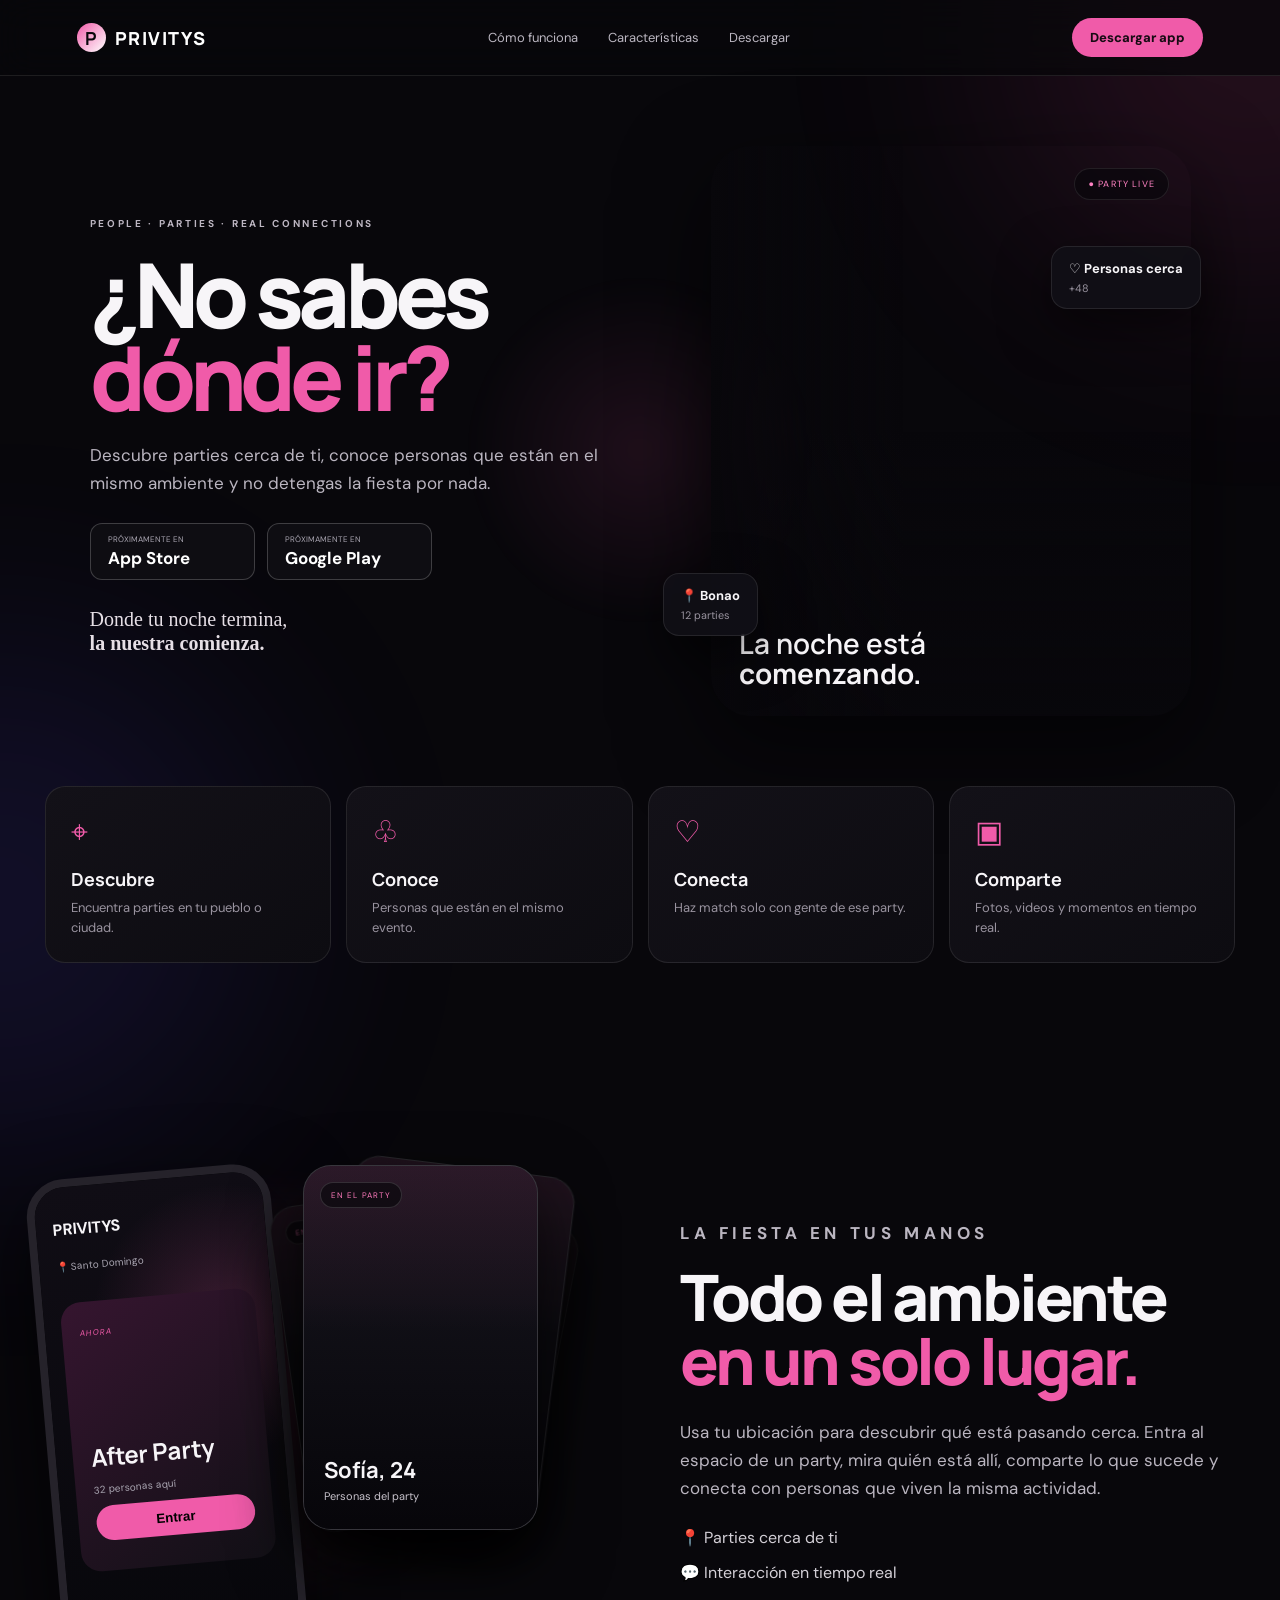
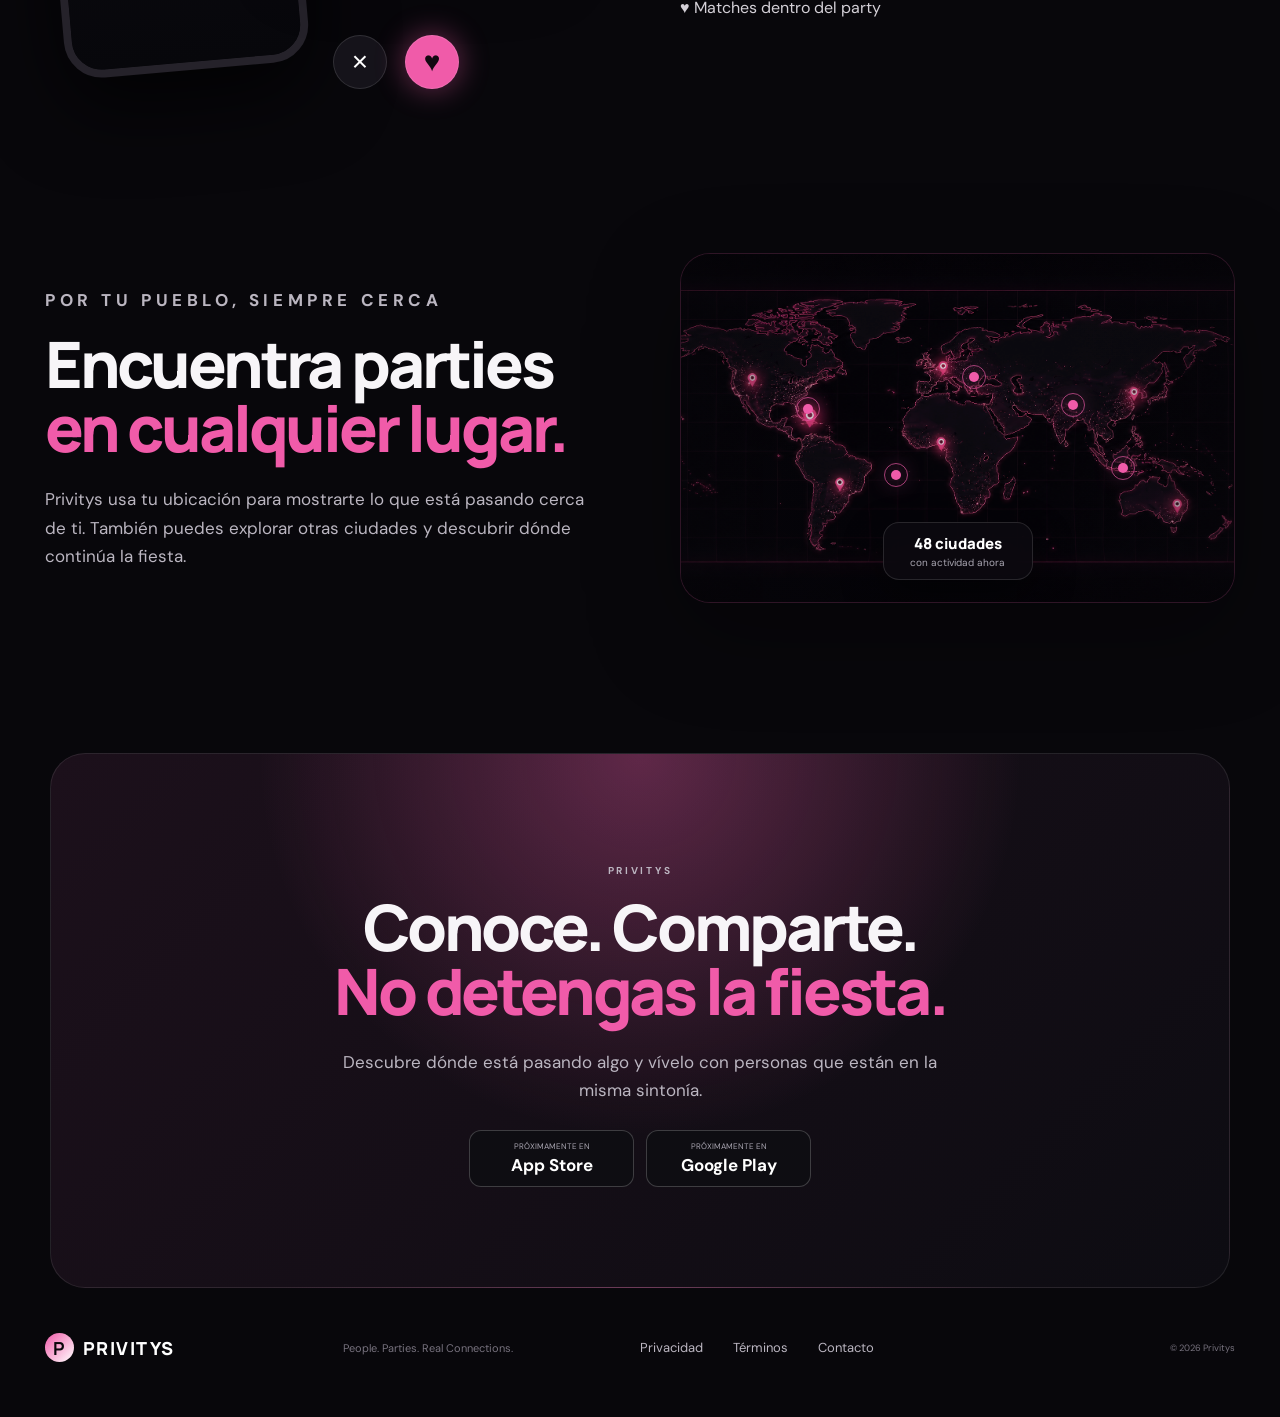
==== index.html @ 58e1a6b1 "Add files via upload" ====
<!doctype html>
<html lang="es">
<head>
<meta charset="utf-8"><meta name="viewport" content="width=device-width,initial-scale=1">
<meta name="description" content="Privitys — descubre parties, conoce personas y conecta con gente que está viviendo la misma noche.">
<meta name="theme-color" content="#08070b"><title>Privitys — Donde tu noche termina, la nuestra comienza</title>
<link rel="preconnect" href="https://fonts.googleapis.com"><link rel="preconnect" href="https://fonts.gstatic.com" crossorigin>
<link href="https://fonts.googleapis.com/css2?family=DM+Sans:wght@400;500;600;700&family=Manrope:wght@500;600;700;800&display=swap" rel="stylesheet">
<link rel="stylesheet" href="./styles.css">
</head>
<body class="page-motion">
<div class="cursor-glow" aria-hidden="true"></div><div class="glow g1"></div><div class="glow g2"></div>
<header class="site-header reveal">
  <a class="brand" href="#"><b>P</b>PRIVITYS</a>
  <nav><a href="#como">Cómo funciona</a><a href="#features">Características</a><a href="#descargar">Descargar</a></nav>
  <a class="cta small" href="#descargar">Descargar app</a>
</header>
<main>
<section class="hero reveal-section">
  <div class="copy">
    <p class="eyebrow">PEOPLE · PARTIES · REAL CONNECTIONS</p>
    <h1>¿No sabes<br><span>dónde ir?</span></h1>
    <p>Descubre parties cerca de ti, conoce personas que están en el mismo ambiente y no detengas la fiesta por nada.</p>
    <div class="stores" id="descargar"><a class="store" href="#"><small>PRÓXIMAMENTE EN</small><strong>App Store</strong></a><a class="store" href="#"><small>PRÓXIMAMENTE EN</small><strong>Google Play</strong></a></div>
    <div class="tagline">Donde tu noche termina,<br><strong>la nuestra comienza.</strong></div>
  </div>
  <div class="visual">
    <div class="photo"><span class="live">● PARTY LIVE</span><span class="caption">La noche está<br><b>comenzando.</b></span></div>
    <div class="float f1">📍 <b>Bonao</b><small>12 parties</small></div>
    <div class="float f2">♡ <b>Personas cerca</b><small>+48</small></div>
  </div>
</section>
<section class="features reveal-section" id="features">
 <article><i>⌖</i><h3>Descubre</h3><p>Encuentra parties en tu pueblo o ciudad.</p></article>
 <article><i>♧</i><h3>Conoce</h3><p>Personas que están en el mismo evento.</p></article>
 <article><i>♡</i><h3>Conecta</h3><p>Haz match solo con gente de ese party.</p></article>
 <article><i>▣</i><h3>Comparte</h3><p>Fotos, videos y momentos en tiempo real.</p></article>
</section>
<section class="split reveal-section" id="como">
 <div class="swipe-showcase" aria-label="Personas del party cambiando automáticamente">
  <div class="showcase-glow"></div>
  <div class="party-phone"><div class="phone-screen"><b>PRIVITYS</b><small>📍 Santo Domingo</small><div class="party-card"><em>AHORA</em><h4>After Party</h4><p>32 personas aquí</p><button type="button">Entrar</button></div></div></div>
  <div class="swipe-stage" id="partySwipeStage">
   <div class="swipe-deck" id="swipeDeck"></div>
   <div class="reaction reaction-heart" id="reactionHeart">♥</div>
   <div class="reaction reaction-x" id="reactionX">×</div>
   <div class="showcase-actions"><button class="showcase-nope" id="showcaseNope" type="button" aria-label="Pasar">×</button><button class="showcase-like" id="showcaseLike" type="button" aria-label="Me gusta">♥</button></div>
  </div>
 </div>
 <div><p class="eyebrow">LA FIESTA EN TUS MANOS</p><h2>Todo el ambiente<br><span>en un solo lugar.</span></h2><p>Usa tu ubicación para descubrir qué está pasando cerca. Entra al espacio de un party, mira quién está allí, comparte lo que sucede y conecta con personas que viven la misma actividad.</p><ul><li>📍 Parties cerca de ti</li><li>💬 Interacción en tiempo real</li><li>♥ Matches dentro del party</li></ul></div>
</section>
<section class="location reveal-section"><div><p class="eyebrow">POR TU PUEBLO, SIEMPRE CERCA</p><h2>Encuentra parties<br><span>en cualquier lugar.</span></h2><p>Privitys usa tu ubicación para mostrarte lo que está pasando cerca de ti. También puedes explorar otras ciudades y descubrir dónde continúa la fiesta.</p></div><div class="map map-world"><img src="./world-map.png" alt="Mapa mundial de Privitys"><span class="map-pulse mp1"></span><span class="map-pulse mp2"></span><span class="map-pulse mp3"></span><span class="map-pulse mp4"></span><span class="map-pulse mp5"></span><div class="map-stat"><strong>48 ciudades</strong><small>con actividad ahora</small></div></div></section>
<section class="final reveal-section"><p class="eyebrow">PRIVITYS</p><h2>Conoce. Comparte.<br><span>No detengas la fiesta.</span></h2><p>Descubre dónde está pasando algo y vívelo con personas que están en la misma sintonía.</p><div class="stores"><a class="store" href="#"><small>PRÓXIMAMENTE EN</small><strong>App Store</strong></a><a class="store" href="#"><small>PRÓXIMAMENTE EN</small><strong>Google Play</strong></a></div></section>
</main>
<footer class="reveal-section"><div class="brand"><b>P</b>PRIVITYS</div><span>People. Parties. Real Connections.</span><nav><a href="#">Privacidad</a><a href="#">Términos</a><a href="#">Contacto</a></nav><small>© <span id="year"></span> Privitys</small></footer>
<script src="./app.js"></script>
</body></html>
---- styles.css ----
:root{--bg:#08070b;--panel:#111017;--text:#f7f5f8;--muted:#aaa6b2;--pink:#f05ba9;--line:rgba(255,255,255,.09)}*{box-sizing:border-box}html{scroll-behavior:smooth}body{margin:0;background:var(--bg);color:var(--text);font-family:"DM Sans",sans-serif;overflow-x:hidden}.glow{position:fixed;width:500px;height:500px;border-radius:50%;filter:blur(130px);opacity:.13;pointer-events:none}.g1{background:#ed4d9f;right:-220px;top:-220px}.g2{background:#594bff;left:-250px;bottom:-250px}header{height:76px;display:flex;align-items:center;justify-content:space-between;padding:0 clamp(20px,6vw,90px);border-bottom:1px solid var(--line);background:rgba(8,7,11,.72);backdrop-filter:blur(18px);position:relative;z-index:3}.brand{display:flex;align-items:center;gap:9px;color:#fff;text-decoration:none;font:800 18px Manrope;letter-spacing:.08em}.brand b{display:grid;place-items:center;width:29px;height:29px;border-radius:50%;background:linear-gradient(135deg,var(--pink),#fff);color:#09070b}.brand+.brand{}header nav,footer nav{display:flex;gap:30px}header nav a,footer nav a{color:#bbb6c1;text-decoration:none;font-size:13px}.cta{background:var(--pink);color:#160b13;text-decoration:none;border-radius:999px;font-weight:800}.cta.small{padding:11px 18px;font-size:13px}.hero{max-width:1400px;margin:auto;min-height:710px;padding:70px clamp(20px,7vw,105px);display:grid;grid-template-columns:1fr 1fr;gap:45px;align-items:center}.eyebrow{font-size:10px;letter-spacing:.27em;color:#bdb6c2;font-weight:700}.copy h1{font:800 clamp(56px,7vw,100px)/.93 Manrope;letter-spacing:-.065em;margin:22px 0}.copy h1 span,h2 span{color:var(--pink)}.copy>p:not(.eyebrow),.location p,.split>div:last-child>p,.final>p:not(.eyebrow){color:#bbb6c1;line-height:1.65;font-size:17px;max-width:540px}.stores{display:flex;gap:12px;flex-wrap:wrap;margin-top:26px}.store{min-width:165px;padding:10px 17px;border:1px solid rgba(255,255,255,.2);border-radius:12px;background:#0e0d12;color:#fff;text-decoration:none;display:flex;flex-direction:column}.store small{font-size:8px;color:#aaa6b2}.store strong{font-size:17px;margin-top:3px}.tagline{font:20px/1.2 cursive;color:#e6dfe6;margin-top:27px}.visual{height:570px;position:relative}.photo{position:absolute;inset:0 0 0 9%;border-radius:40px;background:linear-gradient(90deg,#08070b 0%,transparent 40%),linear-gradient(0deg,rgba(8,7,11,.72),transparent 50%),url("https://images.unsplash.com/photo-1516450360452-9312f5e86fc7?auto=format&fit=crop&w=1200&q=85") center/cover;box-shadow:0 30px 90px rgba(0,0,0,.6);overflow:hidden}.live{position:absolute;right:22px;top:22px;background:rgba(8,7,11,.65);border:1px solid var(--line);padding:9px 13px;border-radius:999px;color:#ff82c3;font-size:9px;letter-spacing:.13em}.caption{position:absolute;left:28px;bottom:28px;font:600 28px/1.05 Manrope}.float{position:absolute;padding:13px 17px;background:rgba(17,16,23,.9);border:1px solid var(--line);border-radius:16px;backdrop-filter:blur(16px);box-shadow:0 18px 50px #0008;font-size:13px}.float small{display:block;color:#99939f;margin-top:4px}.f1{left:0;bottom:80px}.f2{right:-10px;top:100px}.features{max-width:1240px;margin:auto;padding:0 25px 100px;display:grid;grid-template-columns:repeat(4,1fr);gap:15px}.features article{padding:25px;border:1px solid var(--line);border-radius:20px;background:linear-gradient(145deg,#131118,#0d0c11)}.features i{font-style:normal;color:var(--pink);font-size:30px}.features h3{font:700 18px Manrope;margin:16px 0 7px}.features p{font-size:13px;color:#99939f;line-height:1.5;margin:0}.split,.location{max-width:1240px;margin:auto;padding:70px 25px 130px;display:grid;grid-template-columns:1fr 1fr;gap:80px;align-items:center}.phones{height:550px;position:relative}.phone{position:absolute;width:245px;height:500px;border:8px solid #25222a;border-radius:38px;background:#050508;box-shadow:0 30px 80px #000b;overflow:hidden}.phone.a{left:7%;top:15px;transform:rotate(-5deg)}.phone.b{right:7%;top:50px;transform:rotate(6deg)}.screen{height:100%;padding:32px 17px;background:radial-gradient(circle at 80% 30%,#f05ba933,transparent 35%),linear-gradient(#100d15,#07070b)}.screen>small{display:block;color:#aaa6b2;font-size:10px;margin-top:20px}.party{margin-top:30px;padding:18px;border-radius:20px;background:linear-gradient(145deg,#35152f,#121016);height:270px}.party em{font-size:8px;color:var(--pink);letter-spacing:.15em}.party h4{font:700 24px Manrope;margin:100px 0 5px}.party p{font-size:10px;color:#aaa6b2}.party button{width:100%;border:0;border-radius:99px;background:var(--pink);padding:10px;font-weight:800}.match{text-align:center}.match h4{margin-top:70px}.profile{height:180px;width:130px;margin:20px auto;border-radius:22px;background:linear-gradient(145deg,#3a2532,#151119);display:grid;place-items:center;color:var(--pink);font-size:55px}.actions{display:flex;justify-content:center;gap:20px;margin-top:20px}.actions button{width:45px;height:45px;border-radius:50%;border:1px solid var(--line);background:#15131a;color:#fff;font-size:22px}.actions button:last-child{color:var(--pink)}h2{font:800 clamp(40px,5vw,64px)/1 Manrope;letter-spacing:-.05em;margin:18px 0 25px}.split ul{list-style:none;padding:0;margin-top:25px}.split li{margin:14px 0;color:#d4d0d7}.location{padding-top:20px}.map{height:350px;border:1px solid var(--line);border-radius:30px;position:relative;overflow:hidden;background:#0c0b10;background-image:linear-gradient(rgba(240,91,169,.13) 1px,transparent 1px),linear-gradient(90deg,rgba(240,91,169,.13) 1px,transparent 1px);background-size:55px 55px;transform:none}.pin{position:absolute;background:#111017e8;border:1px solid #f05ba955;padding:8px 11px;border-radius:999px;font-size:11px}.p1{left:18%;top:20%}.p2{left:44%;top:37%}.p3{left:27%;bottom:20%}.p4{right:10%;top:30%}.map>b{position:absolute;left:50%;top:55%;transform:translate(-50%,-50%);padding:13px 18px;border-radius:999px;background:var(--pink);color:#150a11;font-size:12px}.final{max-width:1180px;margin:20px auto 0;padding:100px 25px;text-align:center;border:1px solid var(--line);border-radius:35px;background:radial-gradient(circle at 50% 0,#f05ba955,transparent 48%),linear-gradient(135deg,#1c101b,#0d0c12)}.final>p:not(.eyebrow){margin:0 auto;max-width:600px}.final .stores{justify-content:center}footer{max-width:1240px;margin:auto;padding:45px 25px 55px;display:grid;grid-template-columns:1fr 1fr 1fr 1fr;align-items:center;color:#77727e;font-size:11px}footer small{text-align:right}@media(max-width:850px){header nav{display:none}.hero,.split,.location{grid-template-columns:1fr}.hero{padding-top:45px}.visual{height:460px}.features{grid-template-columns:1fr 1fr}.location{gap:35px}footer{grid-template-columns:1fr;gap:18px;text-align:center}footer small{text-align:center}footer nav{justify-content:center}}@media(max-width:520px){header{padding:0 18px}.cta.small{padding:9px 13px}.hero{padding:40px 20px}.copy h1{font-size:53px}.visual{height:410px}.photo{left:0}.float{display:none}.features{grid-template-columns:1fr;padding:0 20px 70px}.split,.location{padding-left:20px;padding-right:20px}.phones{height:480px}.phone{width:205px;height:425px}.phone.a{left:0}.phone.b{right:0}.profile{width:110px;height:145px}.party{height:235px}.party h4{margin-top:70px}.final{border-radius:0}.stores{justify-content:center}.store{min-width:145px}}

/* Continuous people swipe showcase */
.swipe-showcase{height:570px;position:relative;isolation:isolate}.showcase-glow{position:absolute;width:450px;height:450px;left:0;top:5%;border-radius:50%;background:radial-gradient(circle,rgba(240,91,169,.22),transparent 68%);filter:blur(18px);pointer-events:none}.swipe-showcase .party-phone{position:absolute;width:245px;height:500px;border:8px solid #25222a;border-radius:38px;background:#050508;box-shadow:0 30px 80px #000b;overflow:hidden;left:0;top:38px;transform:rotate(-5deg);z-index:1}.swipe-showcase .phone-screen{height:100%;padding:32px 17px;background:radial-gradient(circle at 80% 30%,#f05ba933,transparent 35%),linear-gradient(#100d15,#07070b)}.swipe-showcase .phone-screen>small{display:block;color:#aaa6b2;font-size:10px;margin-top:20px}.swipe-showcase .party-card{margin-top:30px;padding:18px;border-radius:20px;background:linear-gradient(145deg,#35152f,#121016);height:270px}.swipe-showcase .party-card em{font-size:8px;color:var(--pink);letter-spacing:.15em}.swipe-showcase .party-card h4{font:700 24px Manrope;margin:100px 0 5px}.swipe-showcase .party-card p{font-size:10px;color:#aaa6b2}.swipe-showcase .party-card button{width:100%;border:0;border-radius:99px;background:var(--pink);padding:10px;font-weight:800}.swipe-stage{position:absolute;right:0;top:20px;width:315px;height:540px;z-index:3;perspective:1000px;touch-action:pan-y}.swipe-deck{position:absolute;inset:0}.deck-card{position:absolute;left:18px;top:12px;width:235px;height:365px;border-radius:28px;overflow:hidden;border:1px solid rgba(255,255,255,.16);background:#111017;box-shadow:0 30px 70px #000b;will-change:transform,opacity;transition:transform .58s cubic-bezier(.2,.8,.2,1),opacity .58s ease}.deck-card:nth-child(1){z-index:5;transform:translate3d(0,0,0) rotate(0)}.deck-card:nth-child(2){z-index:4;transform:translate3d(25px,-9px,0) rotate(7deg) scale(.95);filter:brightness(.72)}.deck-card:nth-child(3){z-index:3;transform:translate3d(-26px,10px,0) rotate(-8deg) scale(.90);filter:brightness(.52)}.deck-card:nth-child(4){z-index:2;transform:translate3d(34px,17px,0) rotate(11deg) scale(.85);filter:brightness(.36)}.deck-card.leave-like{transform:translate3d(340px,-20px,0) rotate(25deg) scale(.9)!important;opacity:0}.deck-card.leave-nope{transform:translate3d(-340px,20px,0) rotate(-25deg) scale(.9)!important;opacity:0}.profile-photo{position:absolute;inset:0;background-position:center;background-size:cover}.profile-shade{position:absolute;inset:0;background:linear-gradient(0deg,rgba(6,5,9,.94),rgba(6,5,9,.02) 62%),linear-gradient(180deg,rgba(240,91,169,.12),transparent 45%)}.profile-meta{position:absolute;left:20px;right:20px;bottom:26px;display:flex;flex-direction:column;gap:4px}.profile-meta strong{font:700 22px Manrope}.profile-meta span{font-size:11px;color:#c7c2cb}.card-badge{position:absolute;left:16px;top:16px;padding:7px 10px;border-radius:999px;background:rgba(10,8,13,.68);border:1px solid rgba(255,255,255,.14);font-size:8px;letter-spacing:.14em;color:#ff7abc}.reaction{position:absolute;z-index:12;top:155px;font:800 68px Manrope;opacity:0;pointer-events:none;text-shadow:0 0 35px currentColor}.reaction-heart{right:8px;color:var(--pink)}.reaction-x{left:10px;color:#fff}.reaction.show{animation:reactionPop .7s cubic-bezier(.2,.8,.2,1) forwards}.showcase-actions{position:absolute;z-index:14;left:48px;bottom:4px;display:flex;gap:18px}.showcase-actions button{width:54px;height:54px;border-radius:50%;border:1px solid rgba(255,255,255,.12);background:#15131a;color:#fff;font-size:28px;cursor:pointer}.showcase-actions .showcase-like{background:var(--pink);color:#130811;box-shadow:0 0 30px rgba(240,91,169,.45)}.showcase-actions button:active{transform:scale(.94)}
@keyframes reactionPop{0%{opacity:0;transform:scale(.35) translateY(20px)}22%{opacity:1;transform:scale(1.15) translateY(0)}70%{opacity:1;transform:scale(1) translateY(-10px)}100%{opacity:0;transform:scale(1.35) translateY(-35px)}}
@media(max-width:850px){.swipe-showcase{height:520px}.swipe-showcase .party-phone{width:220px;height:450px}.swipe-stage{right:-10px;transform:scale(.9);transform-origin:top right}}
@media(max-width:520px){.swipe-showcase{height:430px}.swipe-showcase .party-phone{width:185px;height:380px;top:28px}.swipe-showcase .party-card{height:210px}.swipe-showcase .party-card h4{margin-top:65px}.swipe-stage{right:-48px;top:5px;transform:scale(.76);transform-origin:top right}.reaction{top:130px}}

/* World map discovery section */
.map-world{height:350px;background:#09080d;border:1px solid rgba(240,91,169,.16);box-shadow:0 30px 90px rgba(0,0,0,.35);position:relative;overflow:hidden}
.map-world>img{position:absolute;inset:0;width:100%;height:100%;object-fit:cover;object-position:center;opacity:.82;filter:saturate(.95) contrast(1.04)}
.map-world:after{content:"";position:absolute;inset:0;background:radial-gradient(circle at 50% 50%,transparent 38%,rgba(8,7,11,.35) 100%);pointer-events:none}
.map-pulse{position:absolute;width:10px;height:10px;border-radius:50%;background:var(--pink);box-shadow:0 0 0 0 rgba(240,91,169,.7),0 0 22px rgba(240,91,169,.9);animation:mapPulse 2.2s infinite;z-index:2}
.map-pulse:after{content:"";position:absolute;inset:-7px;border:1px solid rgba(240,91,169,.65);border-radius:50%;animation:mapRing 2.2s infinite}
.mp1{left:22%;top:43%;animation-delay:0s}.mp2{left:38%;top:62%;animation-delay:.4s}.mp3{left:52%;top:34%;animation-delay:.8s}.mp4{left:70%;top:42%;animation-delay:1.2s}.mp5{left:79%;top:60%;animation-delay:1.6s}
.map-stat{position:absolute;z-index:4;left:50%;bottom:22px;transform:translateX(-50%);min-width:150px;padding:10px 18px;border:1px solid rgba(255,255,255,.12);border-radius:16px;background:rgba(12,10,16,.86);backdrop-filter:blur(14px);text-align:center;box-shadow:0 16px 40px rgba(0,0,0,.45)}
.map-stat strong{display:block;font:800 15px Manrope;color:#fff}.map-stat small{display:block;margin-top:2px;color:#aaa6b2;font-size:10px}
@keyframes mapPulse{0%,100%{transform:scale(.85);box-shadow:0 0 0 0 rgba(240,91,169,.65),0 0 20px rgba(240,91,169,.8)}50%{transform:scale(1.15);box-shadow:0 0 0 10px rgba(240,91,169,0),0 0 28px rgba(240,91,169,1)}}
@keyframes mapRing{0%{transform:scale(.5);opacity:.9}100%{transform:scale(1.8);opacity:0}}
@media(max-width:520px){.map-world{height:280px}.map-stat{bottom:14px}.map-pulse{width:8px;height:8px}}


/* PRIVITYS motion system */
html{scroll-behavior:smooth}
body.page-motion{--mx:50%;--my:50%}
.cursor-glow{position:fixed;z-index:0;width:360px;height:360px;border-radius:50%;pointer-events:none;background:radial-gradient(circle,rgba(240,91,169,.10),transparent 68%);transform:translate(-50%,-50%);left:var(--mx);top:var(--my);filter:blur(8px);transition:left .25s ease-out,top .25s ease-out}
.site-header,.hero,.features,.split,.location,.final,footer{position:relative;z-index:1}
.reveal-section,.site-header{opacity:0;transform:translateY(28px);transition:opacity .8s ease,transform .9s cubic-bezier(.2,.75,.2,1)}
.reveal-section.is-visible,.site-header.is-visible{opacity:1;transform:none}
.hero .copy{animation:heroCopyIn 1s .15s both cubic-bezier(.2,.75,.2,1)}
.hero .visual{animation:heroVisualIn 1.15s .05s both cubic-bezier(.2,.75,.2,1)}
.photo{animation:photoBreath 8s ease-in-out infinite alternate,photoZoom 12s ease-in-out infinite alternate}
.float{animation:floatY 4s ease-in-out infinite}
.f1{animation-delay:-1.4s}.f2{animation-delay:-2.7s}
.store{transition:transform .3s ease,background .3s ease,border-color .3s ease,box-shadow .3s ease}
.store:hover{transform:translateY(-5px);border-color:rgba(240,91,169,.55);background:#17121a;box-shadow:0 12px 35px rgba(240,91,169,.14)}
.features article{position:relative;overflow:hidden;transition:transform .45s cubic-bezier(.2,.8,.2,1),border-color .35s ease,box-shadow .35s ease}
.features article:before{content:"";position:absolute;width:160px;height:160px;border-radius:50%;left:50%;top:0;transform:translate(-50%,-70%);background:radial-gradient(circle,rgba(240,91,169,.18),transparent 70%);opacity:0;transition:opacity .4s ease}
.features article:hover{transform:translateY(-9px);border-color:rgba(240,91,169,.38);box-shadow:0 22px 60px rgba(0,0,0,.35)}
.features article:hover:before{opacity:1}
.features article i{display:inline-block;transition:transform .4s ease}
.features article:hover i{transform:translateY(-4px) scale(1.08) rotate(-5deg)}
.tagline strong{display:inline-block;animation:taglinePulse 3s ease-in-out infinite}
.swipe-showcase{animation:showcaseFloat 6s ease-in-out infinite}
.swipe-stage .deck-card{animation:cardIdle 3.5s ease-in-out infinite}
.swipe-stage .deck-card:nth-child(2){animation-delay:-1.1s}.swipe-stage .deck-card:nth-child(3){animation-delay:-2s}.swipe-stage .deck-card:nth-child(4){animation-delay:-2.8s}
.swipe-stage:hover .deck-card{animation-play-state:paused}
.map-world{animation:mapFloat 7s ease-in-out infinite}
.map-world>img{animation:mapDrift 14s ease-in-out infinite alternate;transform-origin:center}
.map-stat{animation:statFloat 3.5s ease-in-out infinite}
.final h2 span{display:inline-block;animation:accentBreath 3s ease-in-out infinite}
@keyframes heroCopyIn{from{opacity:0;transform:translateX(-35px)}to{opacity:1;transform:none}}
@keyframes heroVisualIn{from{opacity:0;transform:translateX(35px) scale(.97)}to{opacity:1;transform:none}}
@keyframes photoBreath{from{transform:scale(1.01) translate3d(0,0,0)}to{transform:scale(1.045) translate3d(-7px,-4px,0)}}
@keyframes photoZoom{from{background-position:50% 50%}to{background-position:54% 47%}}
@keyframes floatY{0%,100%{transform:translate3d(0,0,0) rotate(0)}50%{transform:translate3d(0,-12px,0) rotate(1deg)}}
@keyframes showcaseFloat{0%,100%{transform:translateY(0)}50%{transform:translateY(-7px)}}
@keyframes cardIdle{0%,100%{filter:brightness(1)}50%{filter:brightness(1.07)}}
@keyframes mapFloat{0%,100%{transform:translateY(0)}50%{transform:translateY(-6px)}}
@keyframes mapDrift{from{transform:scale(1.02) translate3d(0,0,0)}to{transform:scale(1.07) translate3d(-1.5%,1%,0)}}
@keyframes statFloat{0%,100%{transform:translate(-50%,0)}50%{transform:translate(-50%,-7px)}}
@keyframes taglinePulse{0%,100%{text-shadow:0 0 0 rgba(240,91,169,0)}50%{text-shadow:0 0 22px rgba(240,91,169,.3)}}
@keyframes accentBreath{0%,100%{text-shadow:0 0 0 rgba(240,91,169,0)}50%{text-shadow:0 0 28px rgba(240,91,169,.22)}}
@media (prefers-reduced-motion:reduce){*,*:before,*:after{animation-duration:.001ms!important;animation-iteration-count:1!important;scroll-behavior:auto!important;transition-duration:.001ms!important}.cursor-glow{display:none}}
@media(max-width:850px){.cursor-glow{display:none}.swipe-showcase{animation:none}.map-world{animation:none}}
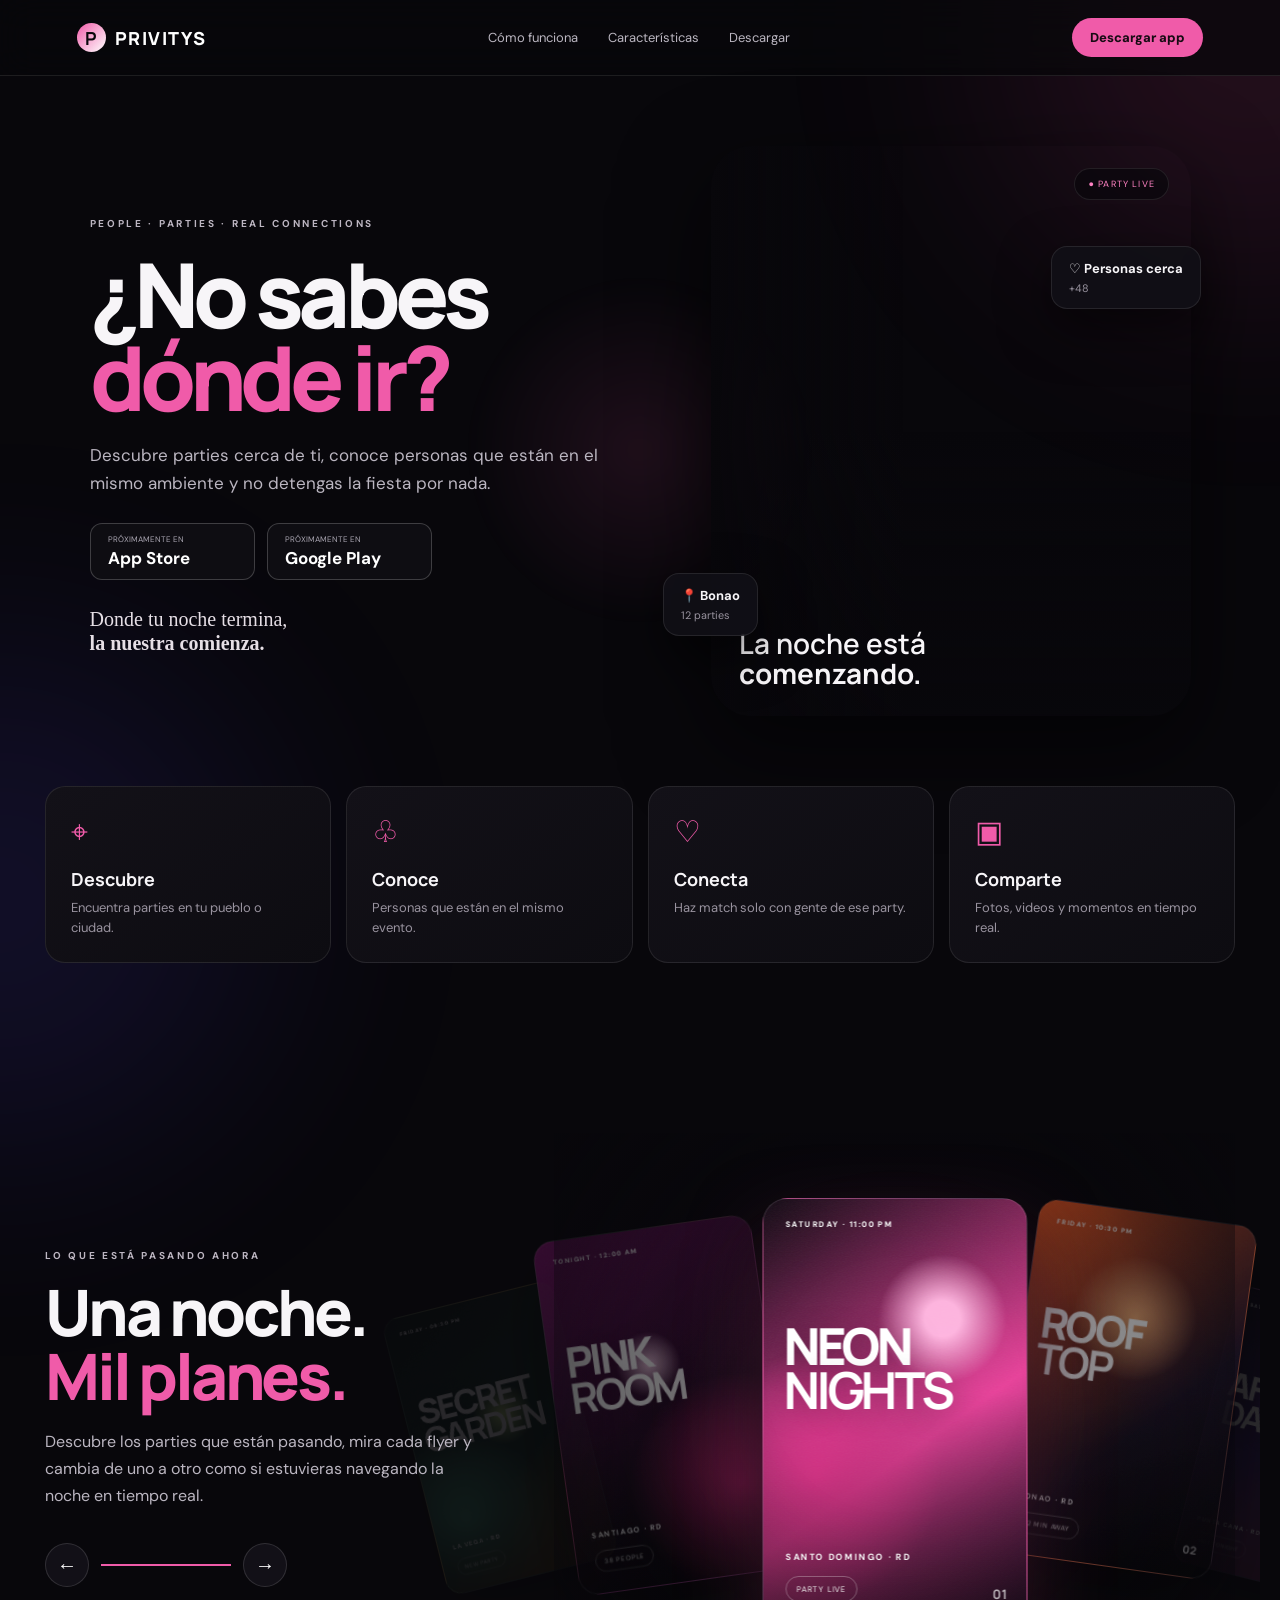
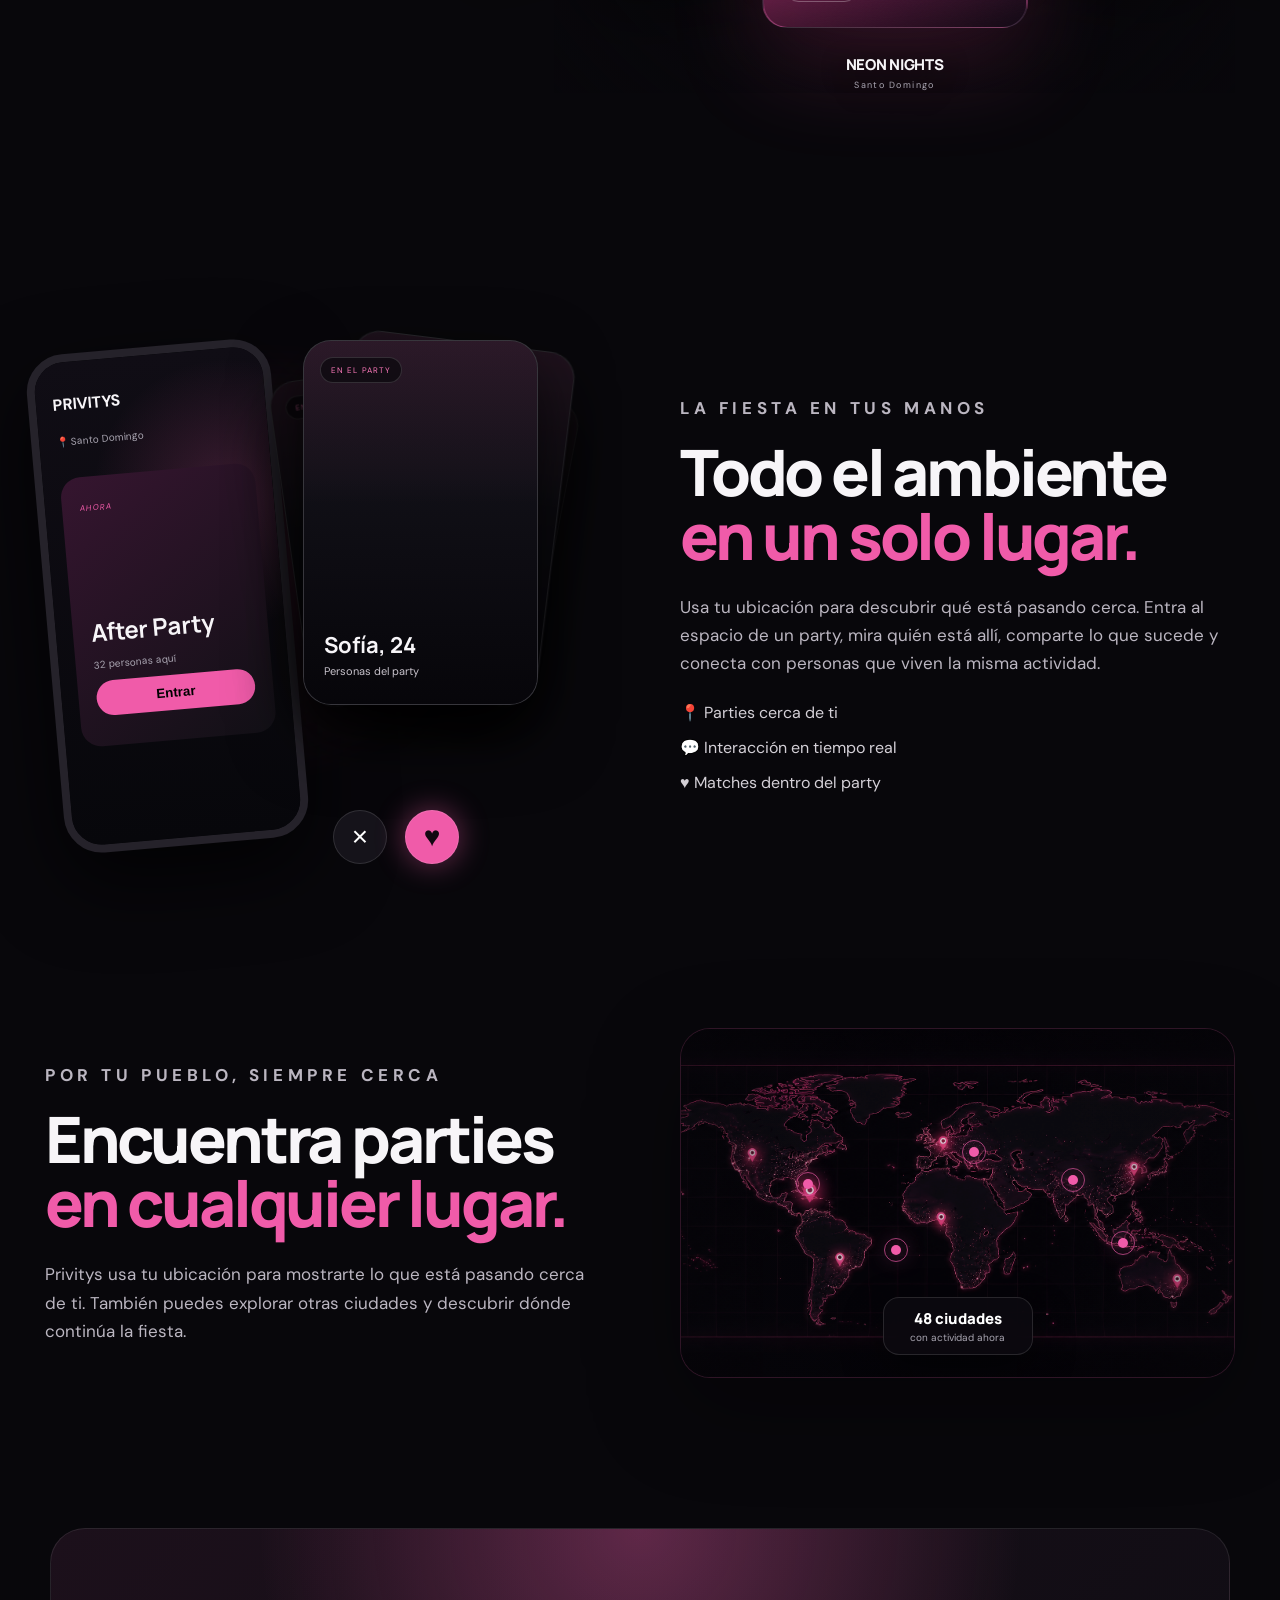
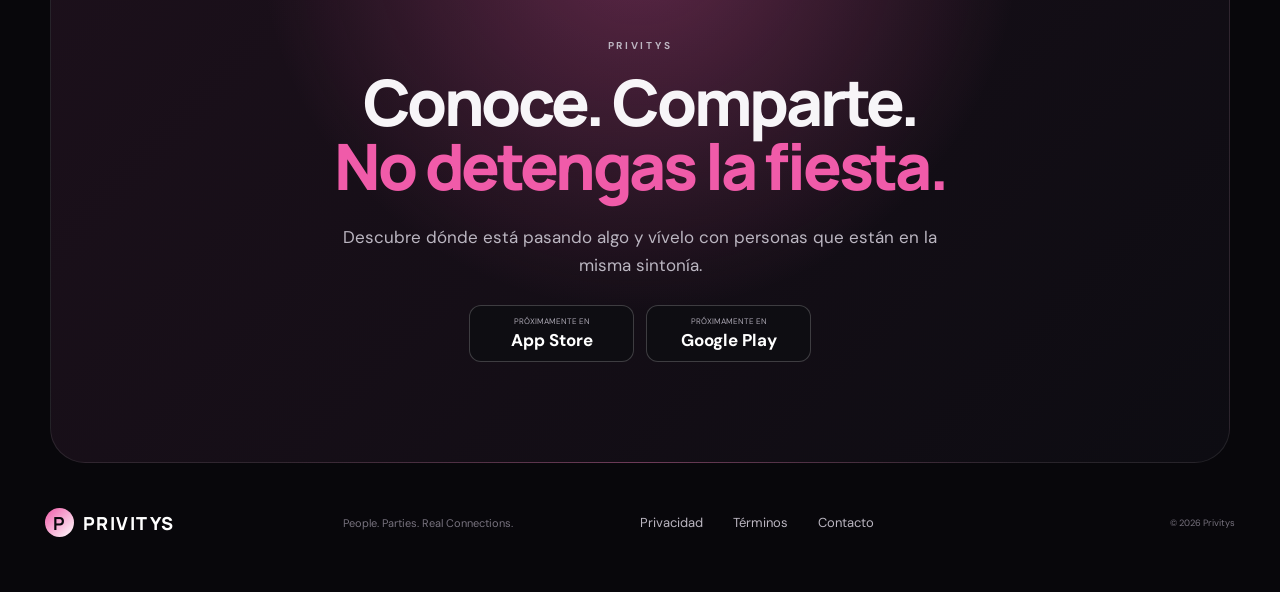
==== commit 22cf5500: "Add files via upload" ====
--- a/index.html
+++ b/index.html
@@ -36,6 +36,42 @@
  <article><i>♡</i><h3>Conecta</h3><p>Haz match solo con gente de ese party.</p></article>
  <article><i>▣</i><h3>Comparte</h3><p>Fotos, videos y momentos en tiempo real.</p></article>
 </section>
+<section class="party-flyers reveal-section" id="parties" aria-label="Flyers de parties que están pasando">
+  <div class="flyer-copy">
+    <p class="eyebrow">LO QUE ESTÁ PASANDO AHORA</p>
+    <h2>Una noche.<br><span>Mil planes.</span></h2>
+    <p>Descubre los parties que están pasando, mira cada flyer y cambia de uno a otro como si estuvieras navegando la noche en tiempo real.</p>
+    <div class="flyer-controls" aria-label="Controles de flyers">
+      <button type="button" id="flyerPrev" aria-label="Flyer anterior">←</button>
+      <div class="flyer-progress"><span id="flyerProgressBar"></span></div>
+      <button type="button" id="flyerNext" aria-label="Siguiente flyer">→</button>
+    </div>
+  </div>
+  <div class="flyer-stage" id="flyerStage" aria-live="polite">
+    <div class="flyer-track" id="flyerTrack">
+      <article class="party-flyer flyer-a" data-title="NEON NIGHTS" data-place="Santo Domingo">
+        <div class="flyer-noise"></div><span class="flyer-kicker">SATURDAY · 11:00 PM</span><div class="flyer-main">NEON<br><b>NIGHTS</b></div><span class="flyer-place">SANTO DOMINGO · RD</span><span class="flyer-pill">PARTY LIVE</span><span class="flyer-number">01</span>
+      </article>
+      <article class="party-flyer flyer-b" data-title="ROOFTOP" data-place="Bonao">
+        <div class="flyer-noise"></div><span class="flyer-kicker">FRIDAY · 10:30 PM</span><div class="flyer-main">ROOF<br><b>TOP</b></div><span class="flyer-place">BONAO · RD</span><span class="flyer-pill">12 MIN AWAY</span><span class="flyer-number">02</span>
+      </article>
+      <article class="party-flyer flyer-c" data-title="PINK ROOM" data-place="Santiago">
+        <div class="flyer-noise"></div><span class="flyer-kicker">TONIGHT · 12:00 AM</span><div class="flyer-main">PINK<br><b>ROOM</b></div><span class="flyer-place">SANTIAGO · RD</span><span class="flyer-pill">38 PEOPLE</span><span class="flyer-number">03</span>
+      </article>
+      <article class="party-flyer flyer-d" data-title="AFTER DARK" data-place="Punta Cana">
+        <div class="flyer-noise"></div><span class="flyer-kicker">SATURDAY · 11:45 PM</span><div class="flyer-main">AFTER<br><b>DARK</b></div><span class="flyer-place">PUNTA CANA · RD</span><span class="flyer-pill">HOT TONIGHT</span><span class="flyer-number">04</span>
+      </article>
+      <article class="party-flyer flyer-e" data-title="SECRET GARDEN" data-place="La Vega">
+        <div class="flyer-noise"></div><span class="flyer-kicker">FRIDAY · 09:30 PM</span><div class="flyer-main">SECRET<br><b>GARDEN</b></div><span class="flyer-place">LA VEGA · RD</span><span class="flyer-pill">NEW PARTY</span><span class="flyer-number">05</span>
+      </article>
+      <article class="party-flyer flyer-f" data-title="MIDNIGHT" data-place="Puerto Plata">
+        <div class="flyer-noise"></div><span class="flyer-kicker">SUNDAY · 10:00 PM</span><div class="flyer-main">MID<br><b>NIGHT</b></div><span class="flyer-place">PUERTO PLATA · RD</span><span class="flyer-pill">27 PEOPLE</span><span class="flyer-number">06</span>
+      </article>
+    </div>
+    <div class="flyer-vignette" aria-hidden="true"></div>
+    <div class="flyer-caption"><span id="flyerCurrentName">NEON NIGHTS</span><small id="flyerCurrentPlace">SANTO DOMINGO · RD</small></div>
+  </div>
+</section>
 <section class="split reveal-section" id="como">
  <div class="swipe-showcase" aria-label="Personas del party cambiando automáticamente">
   <div class="showcase-glow"></div>
--- a/styles.css
+++ b/styles.css
@@ -63,3 +63,16 @@
 @keyframes accentBreath{0%,100%{text-shadow:0 0 0 rgba(240,91,169,0)}50%{text-shadow:0 0 28px rgba(240,91,169,.22)}}
 @media (prefers-reduced-motion:reduce){*,*:before,*:after{animation-duration:.001ms!important;animation-iteration-count:1!important;scroll-behavior:auto!important;transition-duration:.001ms!important}.cursor-glow{display:none}}
 @media(max-width:850px){.cursor-glow{display:none}.swipe-showcase{animation:none}.map-world{animation:none}}
+
+/* PARTY FLYER STREAM — continuous flyer-to-flyer transition */
+.party-flyers{max-width:1240px;margin:auto;padding:70px 25px 145px;display:grid;grid-template-columns:.8fr 1.2fr;gap:55px;align-items:center;min-height:690px;overflow:hidden}
+.flyer-copy{position:relative;z-index:5}.flyer-copy>p:not(.eyebrow){color:#bbb6c1;line-height:1.7;font-size:16px;max-width:430px}.flyer-copy h2{margin-bottom:20px}
+.flyer-controls{display:flex;align-items:center;gap:12px;margin-top:34px}.flyer-controls button{width:44px;height:44px;border-radius:50%;border:1px solid rgba(255,255,255,.13);background:#121017;color:#fff;font-size:20px;cursor:pointer;transition:transform .25s ease,border-color .25s ease,background .25s ease}.flyer-controls button:hover{transform:translateY(-3px);border-color:rgba(240,91,169,.55);background:#19131b}.flyer-progress{width:130px;height:2px;background:rgba(255,255,255,.12);overflow:hidden}.flyer-progress span{display:block;width:0;height:100%;background:var(--pink);box-shadow:0 0 12px rgba(240,91,169,.8)}
+.flyer-stage{position:relative;height:560px;min-width:0;perspective:1200px;isolation:isolate;touch-action:pan-y;overflow:visible}.flyer-stage:before{content:"";position:absolute;left:50%;top:50%;width:470px;height:470px;transform:translate(-50%,-50%);background:radial-gradient(circle,rgba(240,91,169,.18),transparent 67%);filter:blur(25px);z-index:-2}.flyer-track{position:absolute;inset:0;transform-style:preserve-3d}
+.party-flyer{--flyer-x:0px;--flyer-y:0px;--flyer-r:0deg;--flyer-s:1;--flyer-o:1;position:absolute;left:50%;top:50%;width:265px;height:430px;transform:translate3d(calc(-50% + var(--flyer-x)),calc(-50% + var(--flyer-y)),0) rotate(var(--flyer-r)) scale(var(--flyer-s));opacity:var(--flyer-o);border-radius:25px;overflow:hidden;border:1px solid rgba(255,255,255,.16);box-shadow:0 34px 85px rgba(0,0,0,.62);color:#fff;transition:transform .8s cubic-bezier(.2,.8,.2,1),opacity .8s ease,filter .8s ease;will-change:transform,opacity;user-select:none}
+.party-flyer:after{content:"";position:absolute;inset:0;background:linear-gradient(180deg,rgba(0,0,0,.02),transparent 45%,rgba(0,0,0,.55));pointer-events:none}.flyer-noise{position:absolute;inset:0;opacity:.12;background-image:url("data:image/svg+xml,%3Csvg xmlns='http://www.w3.org/2000/svg' width='160' height='160' viewBox='0 0 160 160'%3E%3Cfilter id='n'%3E%3CfeTurbulence type='fractalNoise' baseFrequency='.8' numOctaves='4' stitchTiles='stitch'/%3E%3C/filter%3E%3Crect width='100%25' height='100%25' filter='url(%23n)' opacity='.55'/%3E%3C/svg%3E");mix-blend-mode:screen}.flyer-kicker{position:absolute;left:22px;top:20px;font-size:8px;letter-spacing:.18em;font-weight:800;z-index:2}.flyer-main{position:absolute;left:20px;right:15px;top:125px;font:800 51px/.86 Manrope;letter-spacing:-.07em;z-index:2;text-shadow:0 5px 30px rgba(0,0,0,.25)}.flyer-main b{color:#fff}.flyer-place{position:absolute;left:22px;bottom:64px;font-size:9px;letter-spacing:.18em;font-weight:700;z-index:2}.flyer-pill{position:absolute;left:22px;bottom:25px;padding:7px 10px;border:1px solid rgba(255,255,255,.3);border-radius:999px;font-size:8px;letter-spacing:.1em;backdrop-filter:blur(8px);z-index:2}.flyer-number{position:absolute;right:19px;bottom:24px;font:700 13px Manrope;opacity:.72;z-index:2}
+.flyer-a{background:radial-gradient(circle at 68% 28%,#ffb4df 0 5%,transparent 18%),radial-gradient(circle at 20% 65%,#ff3a9e 0,transparent 36%),linear-gradient(145deg,#120914,#e63f98 58%,#27102b)}.flyer-b{background:radial-gradient(circle at 50% 30%,#ffb47a 0,transparent 23%),linear-gradient(135deg,#f75b20,#1c1026 60%,#050509)}.flyer-c{background:radial-gradient(circle at 45% 38%,#ffd3ef 0,transparent 13%),radial-gradient(circle at 80% 75%,#ff258f 0,transparent 35%),linear-gradient(145deg,#6b0e5d,#0b0710 72%)}.flyer-d{background:radial-gradient(circle at 50% 35%,#8e68ff 0,transparent 24%),linear-gradient(150deg,#08051b,#3b1a7a 52%,#f05ba9)}.flyer-e{background:radial-gradient(circle at 55% 42%,#d8ff8f 0,transparent 16%),radial-gradient(circle at 20% 75%,#57d6a5 0,transparent 34%),linear-gradient(145deg,#061611,#123e2d 60%,#e0a33d)}.flyer-f{background:radial-gradient(circle at 60% 35%,#8fd7ff 0,transparent 18%),radial-gradient(circle at 18% 70%,#4866ff 0,transparent 35%),linear-gradient(145deg,#040711,#102e67 60%,#ed4d9f)}
+.flyer-caption{position:absolute;left:50%;bottom:2px;transform:translateX(-50%);text-align:center;z-index:20;pointer-events:none;text-shadow:0 5px 25px #000}.flyer-caption span{display:block;font:800 15px Manrope;letter-spacing:-.02em}.flyer-caption small{display:block;margin-top:4px;color:#aaa6b2;font-size:9px;letter-spacing:.16em}.flyer-vignette{position:absolute;inset:0;pointer-events:none;background:radial-gradient(circle at 50% 45%,transparent 27%,rgba(8,7,11,.08) 58%,rgba(8,7,11,.65) 100%);z-index:12}
+.party-flyer.flyer-active{box-shadow:0 38px 95px rgba(240,91,169,.2),0 30px 70px rgba(0,0,0,.65)}
+@media(max-width:850px){.party-flyers{grid-template-columns:1fr;gap:10px;padding-top:45px;min-height:850px}.flyer-copy{text-align:center}.flyer-copy>p:not(.eyebrow){margin-left:auto;margin-right:auto}.flyer-controls{justify-content:center}.flyer-stage{height:520px;margin-top:0}}
+@media(max-width:520px){.party-flyers{padding:45px 20px 100px;min-height:760px}.party-flyer{width:215px;height:350px;border-radius:21px}.flyer-stage{height:430px;margin-left:-15px;margin-right:-15px}.flyer-main{font-size:41px;top:105px}.flyer-kicker{left:17px;top:17px}.flyer-place{left:17px;bottom:55px}.flyer-pill{left:17px;bottom:19px}.flyer-number{right:15px;bottom:18px}.flyer-caption{bottom:0}}
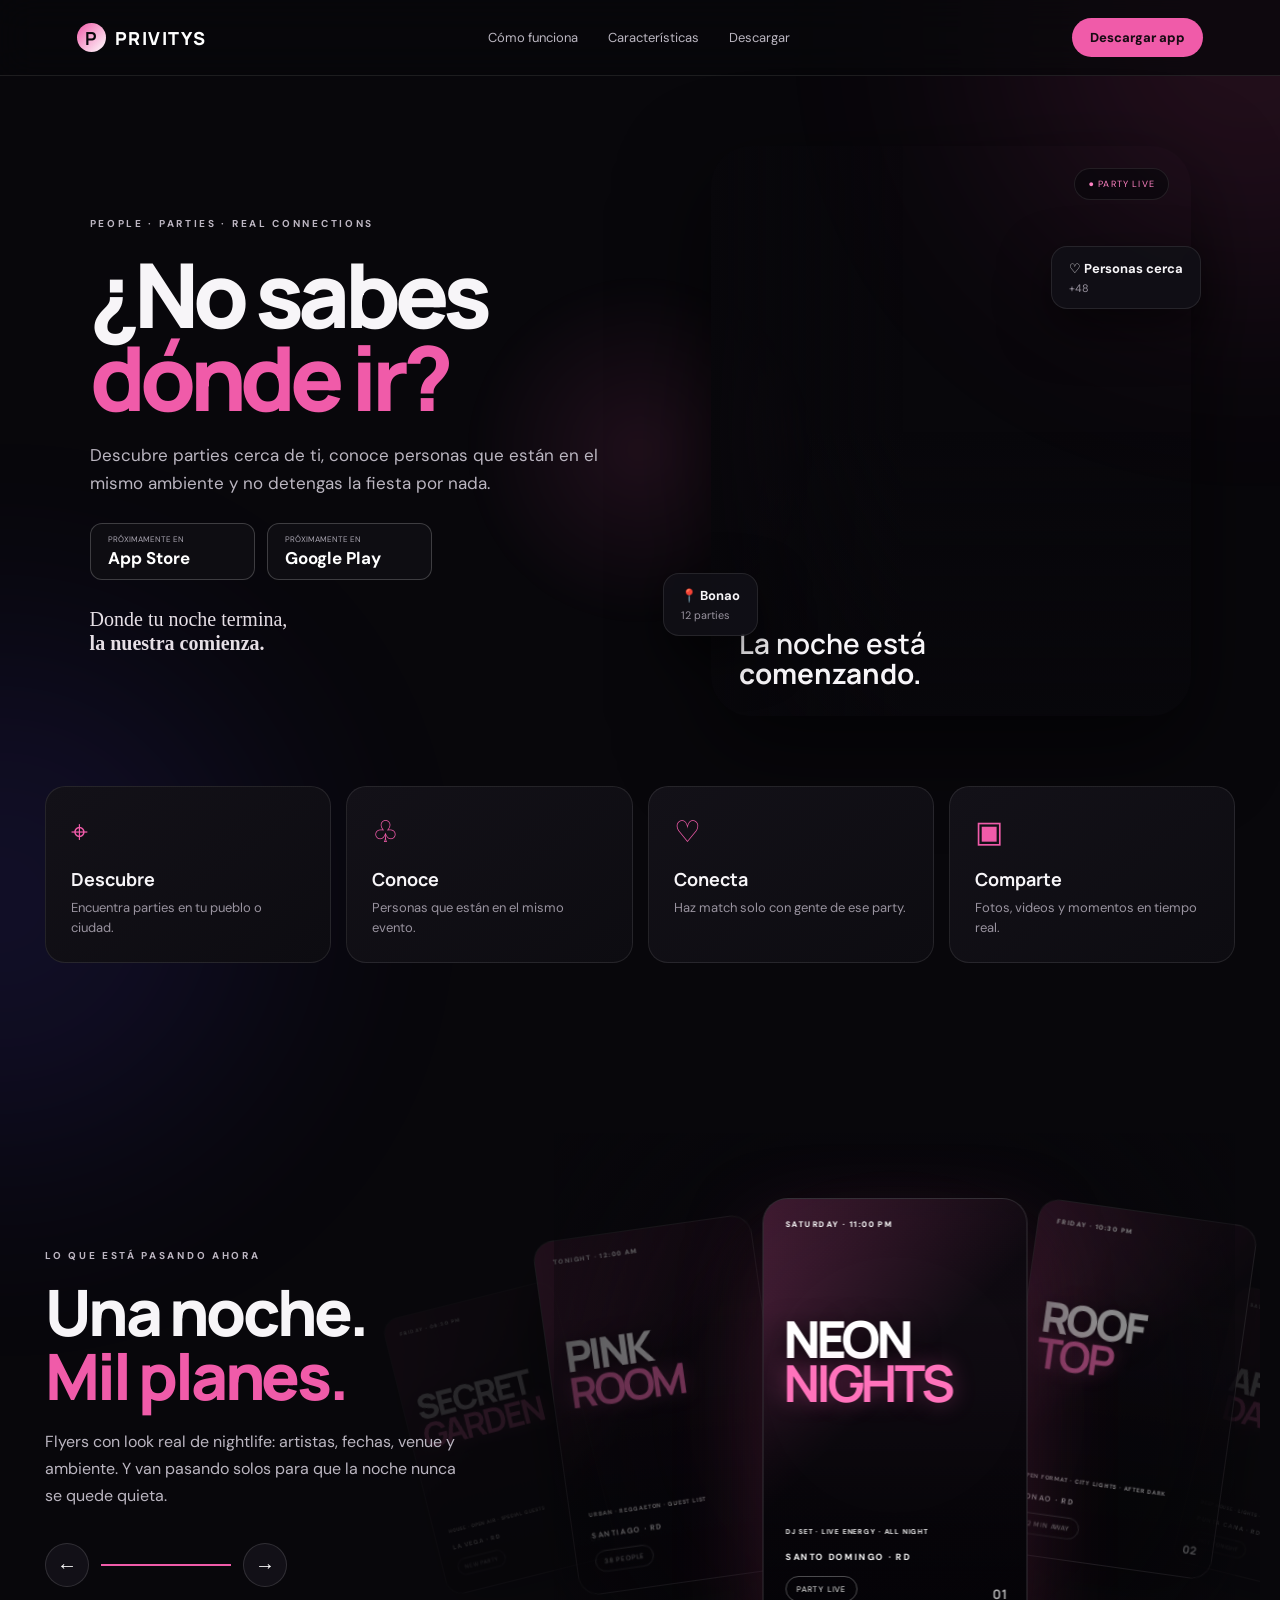
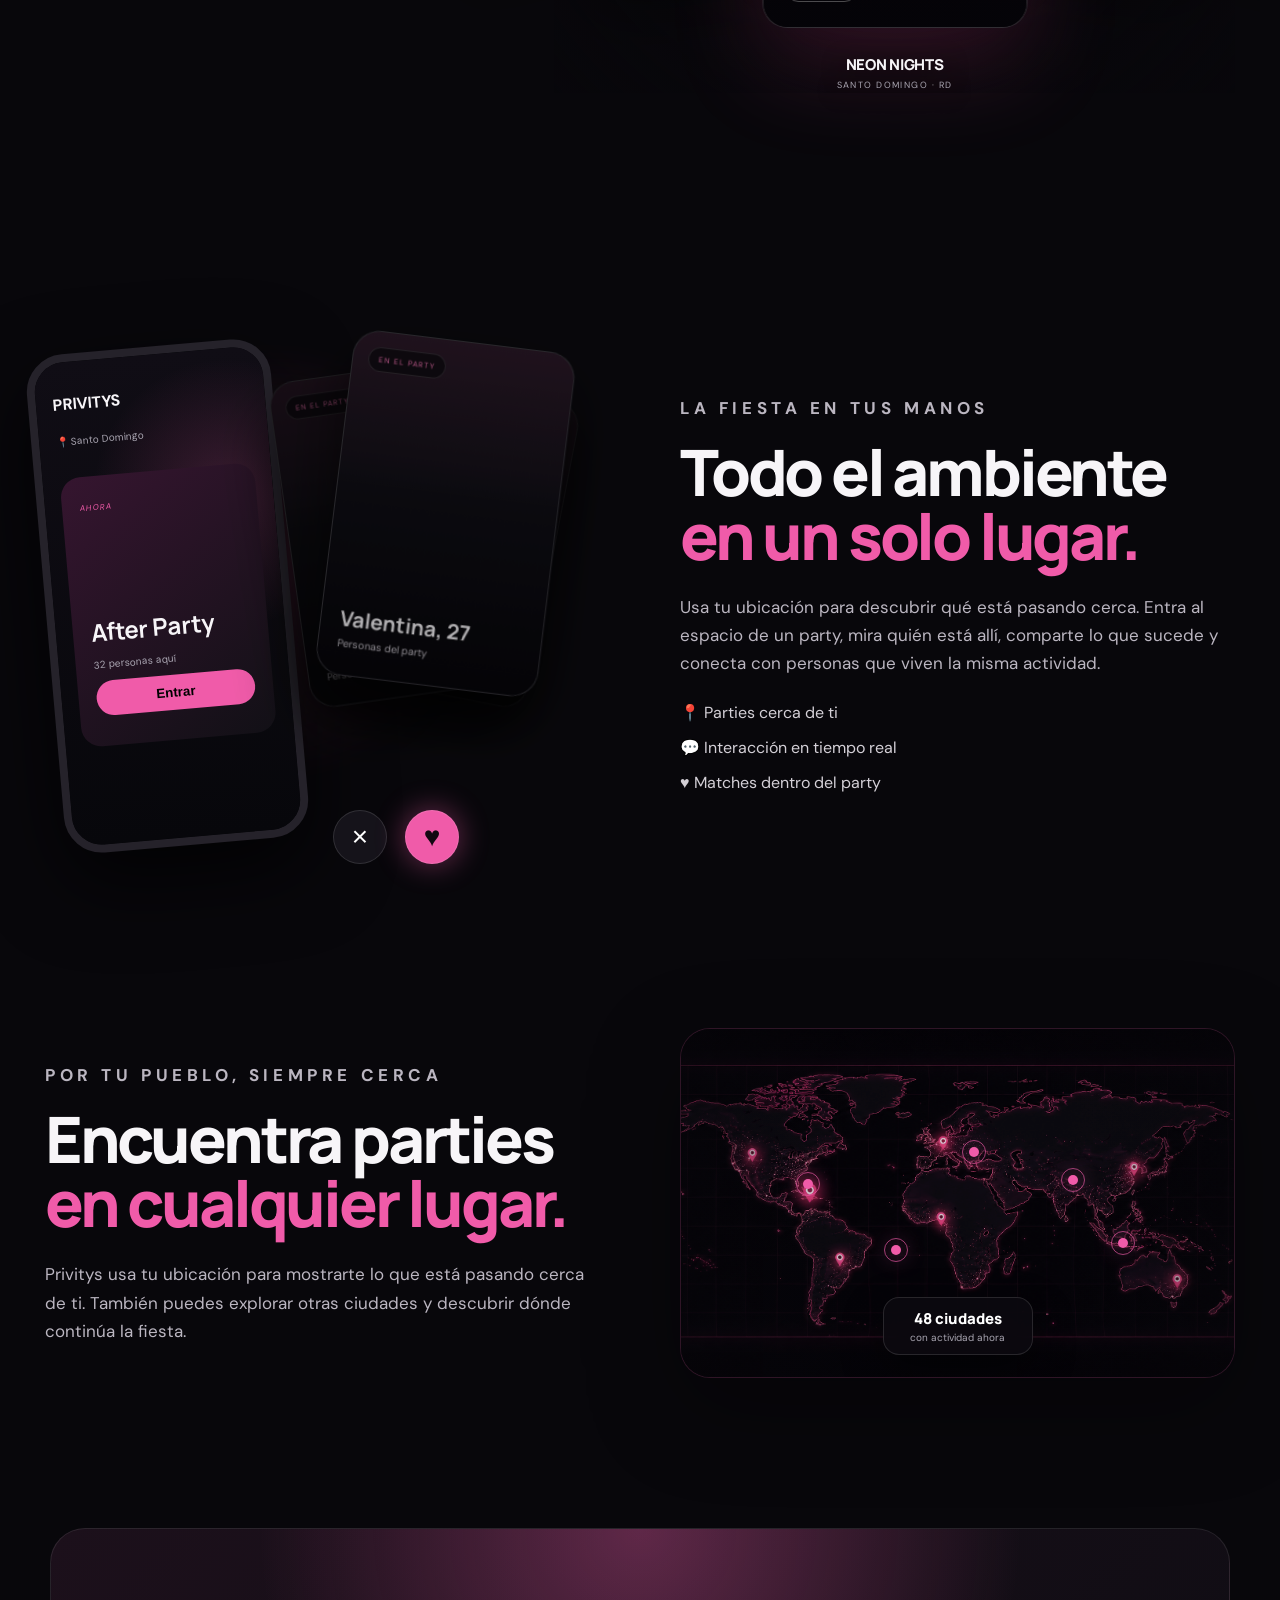
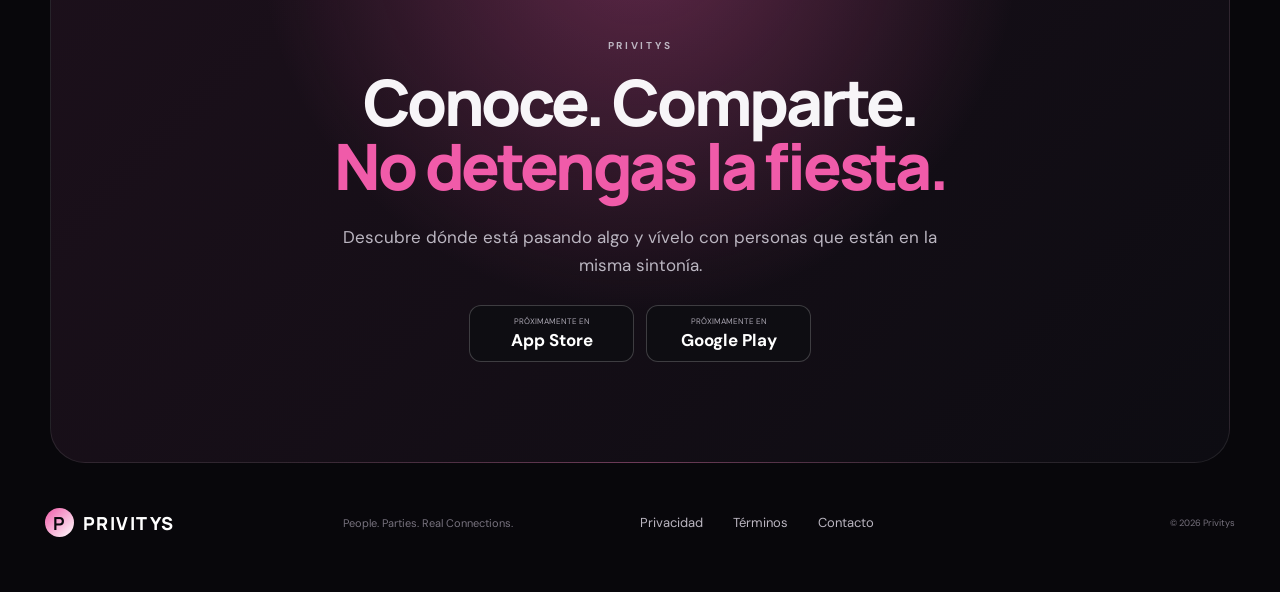
==== commit f5f107c1: "Add files via upload" ====
--- a/index.html
+++ b/index.html
@@ -40,7 +40,7 @@
   <div class="flyer-copy">
     <p class="eyebrow">LO QUE ESTÁ PASANDO AHORA</p>
     <h2>Una noche.<br><span>Mil planes.</span></h2>
-    <p>Descubre los parties que están pasando, mira cada flyer y cambia de uno a otro como si estuvieras navegando la noche en tiempo real.</p>
+    <p>Flyers con look real de nightlife: artistas, fechas, venue y ambiente. Y van pasando solos para que la noche nunca se quede quieta.</p>
     <div class="flyer-controls" aria-label="Controles de flyers">
       <button type="button" id="flyerPrev" aria-label="Flyer anterior">←</button>
       <div class="flyer-progress"><span id="flyerProgressBar"></span></div>
@@ -49,23 +49,23 @@
   </div>
   <div class="flyer-stage" id="flyerStage" aria-live="polite">
     <div class="flyer-track" id="flyerTrack">
-      <article class="party-flyer flyer-a" data-title="NEON NIGHTS" data-place="Santo Domingo">
-        <div class="flyer-noise"></div><span class="flyer-kicker">SATURDAY · 11:00 PM</span><div class="flyer-main">NEON<br><b>NIGHTS</b></div><span class="flyer-place">SANTO DOMINGO · RD</span><span class="flyer-pill">PARTY LIVE</span><span class="flyer-number">01</span>
+      <article class="party-flyer flyer-photo" data-title="NEON NIGHTS" data-place="SANTO DOMINGO · RD" style="--flyer-photo:url('https://images.unsplash.com/photo-1514525253161-7a46d19cd819?auto=format&fit=crop&w=900&q=85')">
+        <div class="flyer-overlay"></div><span class="flyer-kicker">SATURDAY · 11:00 PM</span><div class="flyer-main">NEON<br><b>NIGHTS</b></div><span class="flyer-line">DJ SET · LIVE ENERGY · ALL NIGHT</span><span class="flyer-place">SANTO DOMINGO · RD</span><span class="flyer-pill">PARTY LIVE</span><span class="flyer-number">01</span>
       </article>
-      <article class="party-flyer flyer-b" data-title="ROOFTOP" data-place="Bonao">
-        <div class="flyer-noise"></div><span class="flyer-kicker">FRIDAY · 10:30 PM</span><div class="flyer-main">ROOF<br><b>TOP</b></div><span class="flyer-place">BONAO · RD</span><span class="flyer-pill">12 MIN AWAY</span><span class="flyer-number">02</span>
+      <article class="party-flyer flyer-photo" data-title="ROOFTOP HEAT" data-place="BONAO · RD" style="--flyer-photo:url('https://images.unsplash.com/photo-1506157786151-b8491531f063?auto=format&fit=crop&w=900&q=85')">
+        <div class="flyer-overlay"></div><span class="flyer-kicker">FRIDAY · 10:30 PM</span><div class="flyer-main">ROOF<br><b>TOP</b></div><span class="flyer-line">OPEN FORMAT · CITY LIGHTS · AFTER DARK</span><span class="flyer-place">BONAO · RD</span><span class="flyer-pill">12 MIN AWAY</span><span class="flyer-number">02</span>
       </article>
-      <article class="party-flyer flyer-c" data-title="PINK ROOM" data-place="Santiago">
-        <div class="flyer-noise"></div><span class="flyer-kicker">TONIGHT · 12:00 AM</span><div class="flyer-main">PINK<br><b>ROOM</b></div><span class="flyer-place">SANTIAGO · RD</span><span class="flyer-pill">38 PEOPLE</span><span class="flyer-number">03</span>
+      <article class="party-flyer flyer-photo" data-title="PINK ROOM" data-place="SANTIAGO · RD" style="--flyer-photo:url('https://images.unsplash.com/photo-1492684223066-81342ee5ff30?auto=format&fit=crop&w=900&q=85')">
+        <div class="flyer-overlay"></div><span class="flyer-kicker">TONIGHT · 12:00 AM</span><div class="flyer-main">PINK<br><b>ROOM</b></div><span class="flyer-line">URBAN · REGGAETON · GUEST LIST</span><span class="flyer-place">SANTIAGO · RD</span><span class="flyer-pill">38 PEOPLE</span><span class="flyer-number">03</span>
       </article>
-      <article class="party-flyer flyer-d" data-title="AFTER DARK" data-place="Punta Cana">
-        <div class="flyer-noise"></div><span class="flyer-kicker">SATURDAY · 11:45 PM</span><div class="flyer-main">AFTER<br><b>DARK</b></div><span class="flyer-place">PUNTA CANA · RD</span><span class="flyer-pill">HOT TONIGHT</span><span class="flyer-number">04</span>
+      <article class="party-flyer flyer-photo" data-title="AFTER DARK" data-place="PUNTA CANA · RD" style="--flyer-photo:url('https://images.unsplash.com/photo-1470229722913-7c0e2dbbafd3?auto=format&fit=crop&w=900&q=85')">
+        <div class="flyer-overlay"></div><span class="flyer-kicker">SATURDAY · 11:45 PM</span><div class="flyer-main">AFTER<br><b>DARK</b></div><span class="flyer-line">DEEP HOUSE · LIGHTS · DANCEFLOOR</span><span class="flyer-place">PUNTA CANA · RD</span><span class="flyer-pill">HOT TONIGHT</span><span class="flyer-number">04</span>
       </article>
-      <article class="party-flyer flyer-e" data-title="SECRET GARDEN" data-place="La Vega">
-        <div class="flyer-noise"></div><span class="flyer-kicker">FRIDAY · 09:30 PM</span><div class="flyer-main">SECRET<br><b>GARDEN</b></div><span class="flyer-place">LA VEGA · RD</span><span class="flyer-pill">NEW PARTY</span><span class="flyer-number">05</span>
+      <article class="party-flyer flyer-photo" data-title="SECRET GARDEN" data-place="LA VEGA · RD" style="--flyer-photo:url('https://images.unsplash.com/photo-1501386761578-eac5c94b800a?auto=format&fit=crop&w=900&q=85')">
+        <div class="flyer-overlay"></div><span class="flyer-kicker">FRIDAY · 09:30 PM</span><div class="flyer-main">SECRET<br><b>GARDEN</b></div><span class="flyer-line">HOUSE · OPEN AIR · SPECIAL GUESTS</span><span class="flyer-place">LA VEGA · RD</span><span class="flyer-pill">NEW PARTY</span><span class="flyer-number">05</span>
       </article>
-      <article class="party-flyer flyer-f" data-title="MIDNIGHT" data-place="Puerto Plata">
-        <div class="flyer-noise"></div><span class="flyer-kicker">SUNDAY · 10:00 PM</span><div class="flyer-main">MID<br><b>NIGHT</b></div><span class="flyer-place">PUERTO PLATA · RD</span><span class="flyer-pill">27 PEOPLE</span><span class="flyer-number">06</span>
+      <article class="party-flyer flyer-photo" data-title="MIDNIGHT" data-place="PUERTO PLATA · RD" style="--flyer-photo:url('https://images.unsplash.com/photo-1493225457124-a3eb161ffa5f?auto=format&fit=crop&w=900&q=85')">
+        <div class="flyer-overlay"></div><span class="flyer-kicker">SUNDAY · 10:00 PM</span><div class="flyer-main">MID<br><b>NIGHT</b></div><span class="flyer-line">LIVE DJ · URBAN NIGHTS · NO SLEEP</span><span class="flyer-place">PUERTO PLATA · RD</span><span class="flyer-pill">27 PEOPLE</span><span class="flyer-number">06</span>
       </article>
     </div>
     <div class="flyer-vignette" aria-hidden="true"></div>
--- a/styles.css
+++ b/styles.css
@@ -76,3 +76,14 @@
 .party-flyer.flyer-active{box-shadow:0 38px 95px rgba(240,91,169,.2),0 30px 70px rgba(0,0,0,.65)}
 @media(max-width:850px){.party-flyers{grid-template-columns:1fr;gap:10px;padding-top:45px;min-height:850px}.flyer-copy{text-align:center}.flyer-copy>p:not(.eyebrow){margin-left:auto;margin-right:auto}.flyer-controls{justify-content:center}.flyer-stage{height:520px;margin-top:0}}
 @media(max-width:520px){.party-flyers{padding:45px 20px 100px;min-height:760px}.party-flyer{width:215px;height:350px;border-radius:21px}.flyer-stage{height:430px;margin-left:-15px;margin-right:-15px}.flyer-main{font-size:41px;top:105px}.flyer-kicker{left:17px;top:17px}.flyer-place{left:17px;bottom:55px}.flyer-pill{left:17px;bottom:19px}.flyer-number{right:15px;bottom:18px}.flyer-caption{bottom:0}}
+
+/* V8 — photographic party flyers */
+.party-flyer.flyer-photo{overflow:hidden;background:#100b12 center/cover no-repeat;background-image:var(--flyer-photo);border:1px solid rgba(255,255,255,.16)}
+.party-flyer.flyer-photo::before{content:"";position:absolute;inset:0;background-image:var(--flyer-photo);background-size:cover;background-position:center;transform:scale(1.06);filter:saturate(1.1) contrast(1.04);z-index:0}
+.party-flyer.flyer-photo .flyer-overlay{position:absolute;inset:0;z-index:1;background:linear-gradient(180deg,rgba(5,4,8,.28) 0%,rgba(5,4,8,.02) 26%,rgba(5,4,8,.18) 44%,rgba(5,4,8,.88) 100%),linear-gradient(135deg,rgba(240,91,169,.32),transparent 46%)}
+.party-flyer.flyer-photo .flyer-noise{display:none}
+.party-flyer.flyer-photo .flyer-kicker,.party-flyer.flyer-photo .flyer-main,.party-flyer.flyer-photo .flyer-line,.party-flyer.flyer-photo .flyer-place,.party-flyer.flyer-photo .flyer-pill,.party-flyer.flyer-photo .flyer-number{z-index:3}
+.flyer-line{position:absolute;left:22px;right:18px;bottom:91px;font-size:7px;letter-spacing:.11em;font-weight:800;opacity:.9;z-index:2}
+.party-flyer.flyer-photo .flyer-main{top:118px;text-shadow:0 5px 26px rgba(0,0,0,.7)}
+.party-flyer.flyer-photo .flyer-main b{color:#ff72bb;text-shadow:0 0 22px rgba(240,91,169,.38)}
+@media(max-width:520px){.flyer-line{left:17px;bottom:80px;font-size:6px}.party-flyer.flyer-photo .flyer-main{top:103px}}
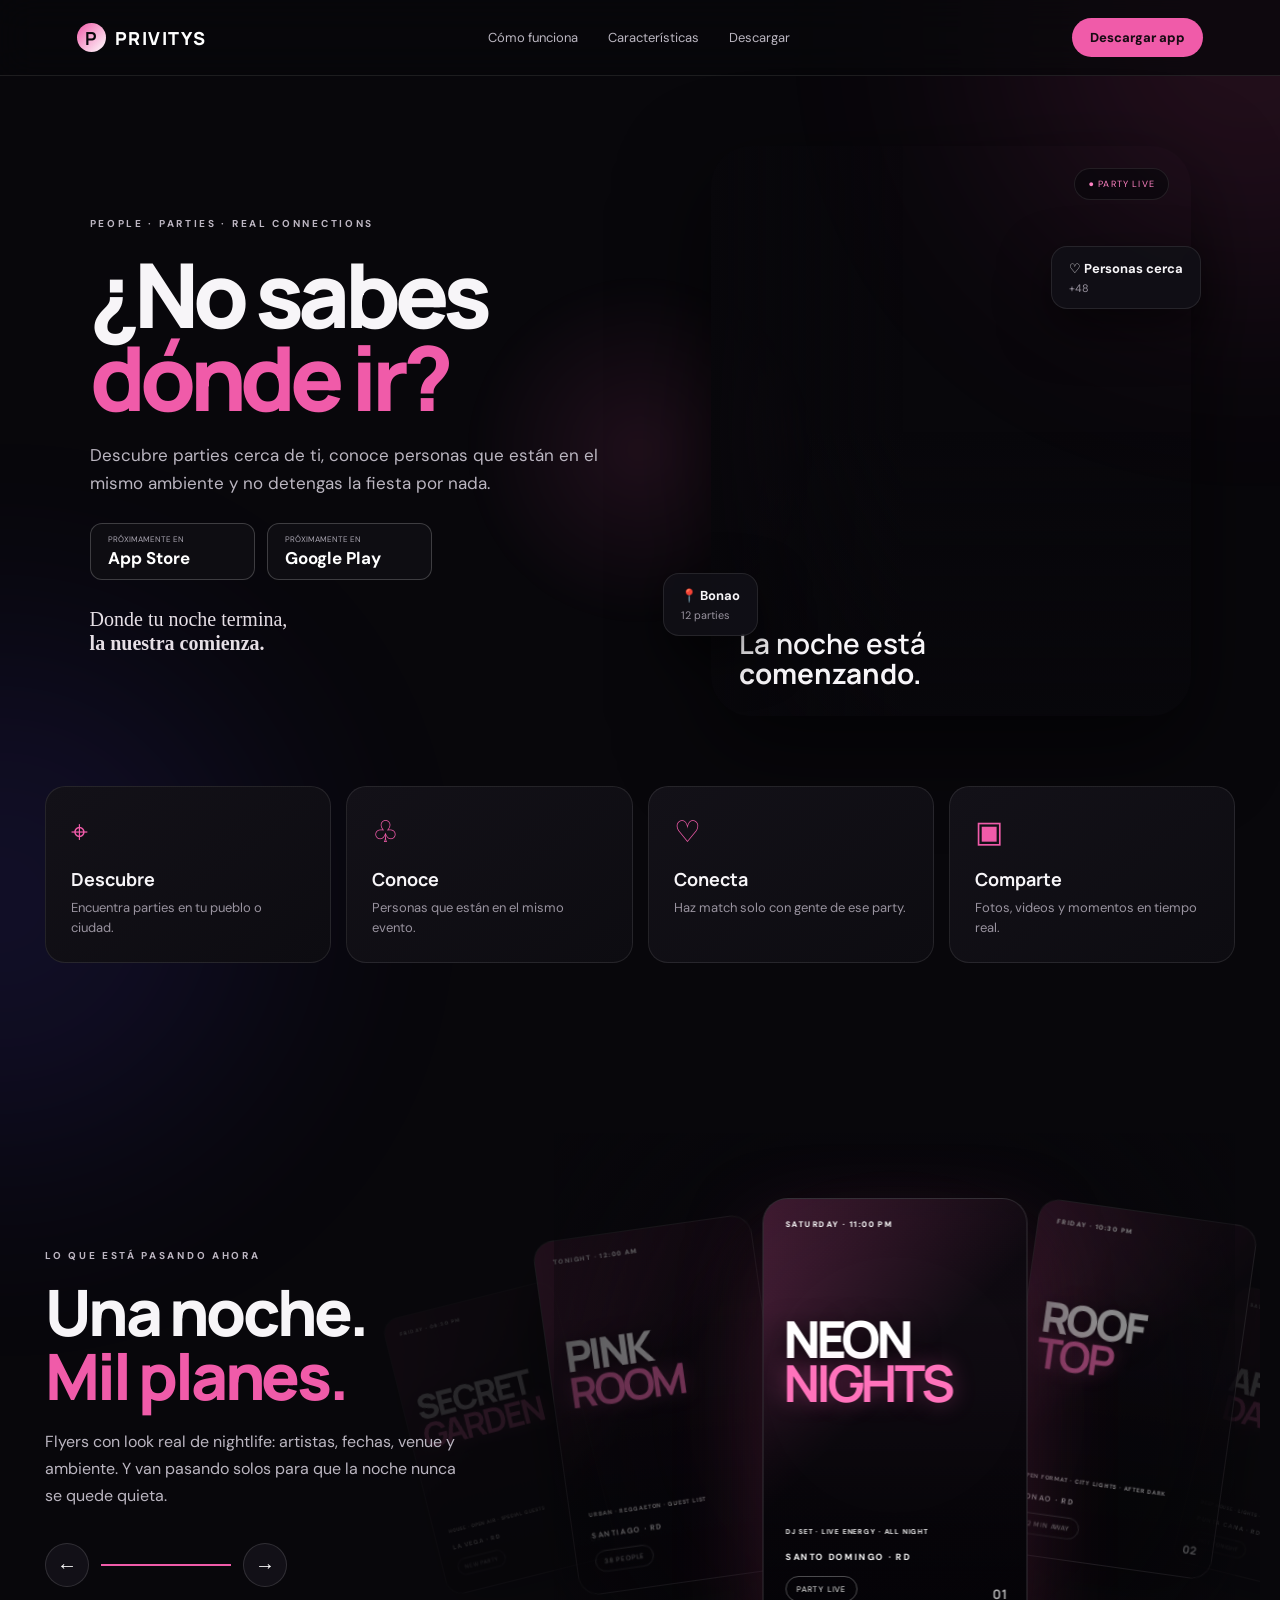
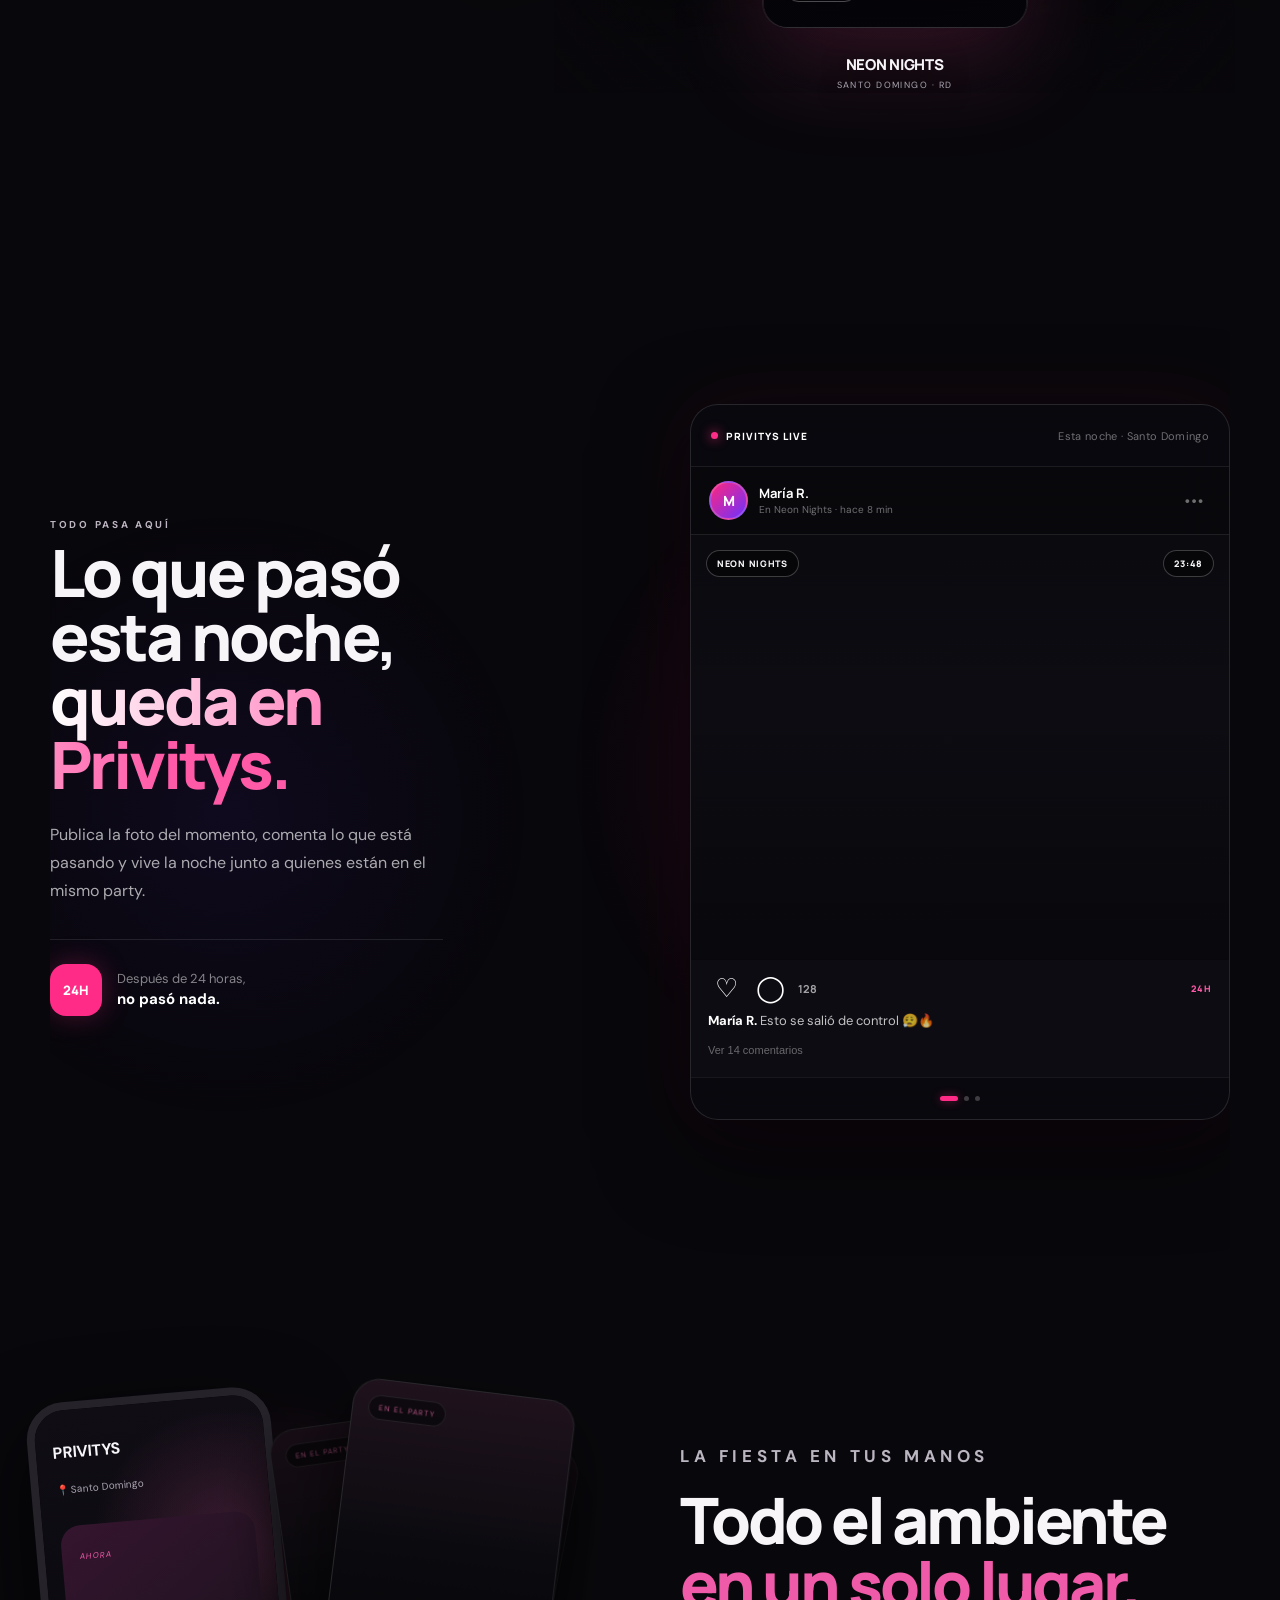
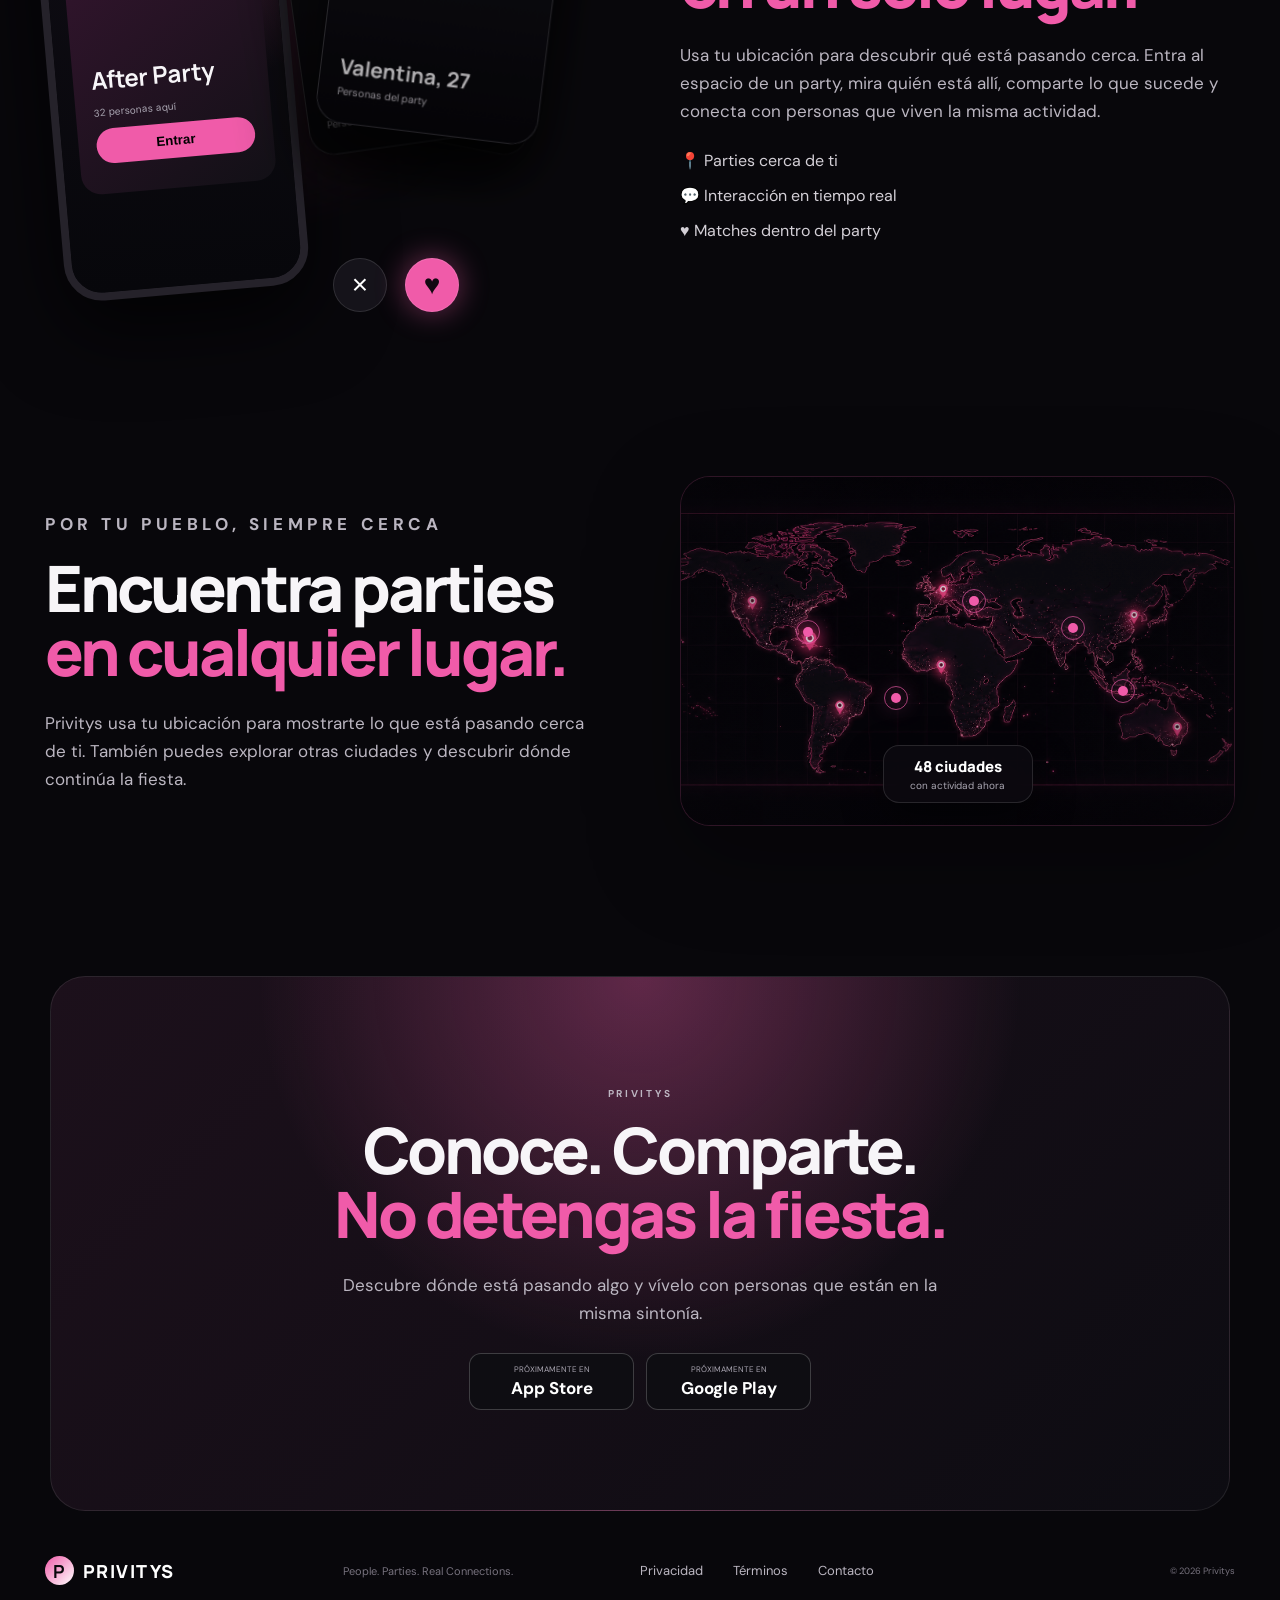
==== commit a30ba451: "Add files via upload" ====
--- a/index.html
+++ b/index.html
@@ -72,6 +72,96 @@
     <div class="flyer-caption"><span id="flyerCurrentName">NEON NIGHTS</span><small id="flyerCurrentPlace">SANTO DOMINGO · RD</small></div>
   </div>
 </section>
+
+<section class="privitys-feed reveal-section" id="feed" aria-label="Feed de Privitys durante la noche">
+  <div class="feed-intro">
+    <p class="eyebrow">TODO PASA AQUÍ</p>
+    <h2>Lo que pasó esta noche,<br><span>queda en Privitys.</span></h2>
+    <p>Publica la foto del momento, comenta lo que está pasando y vive la noche junto a quienes están en el mismo party.</p>
+    <div class="feed-rule">
+      <span>24H</span>
+      <p>Después de 24 horas,<br><strong>no pasó nada.</strong></p>
+    </div>
+  </div>
+
+  <div class="feed-wrap">
+    <div class="feed-topbar">
+      <div class="feed-live"><span></span> PRIVITYS LIVE</div>
+      <span>Esta noche · Santo Domingo</span>
+    </div>
+
+    <div class="feed-posts" id="feedPosts">
+      <article class="feed-post">
+        <header class="post-head">
+          <div class="avatar avatar-a">M</div>
+          <div class="post-user"><strong>María R.</strong><span>En Neon Nights · hace 8 min</span></div>
+          <button class="post-more" type="button" aria-label="Más opciones">•••</button>
+        </header>
+        <div class="post-photo" style="background-image:url('https://images.unsplash.com/photo-1516450360452-9312f5e86fc7?auto=format&fit=crop&w=1100&q=88')">
+          <span class="post-party">NEON NIGHTS</span>
+          <span class="post-time">23:48</span>
+        </div>
+        <div class="post-body">
+          <div class="post-actions">
+            <button type="button" class="feed-action like-action" aria-label="Me gusta">♡</button>
+            <button type="button" class="feed-action comment-action" aria-label="Comentar">◯</button>
+            <span class="post-count">128</span>
+            <span class="post-24">24H</span>
+          </div>
+          <p><strong>María R.</strong> Esto se salió de control 😮‍💨🔥</p>
+          <button type="button" class="comments-link">Ver 14 comentarios</button>
+        </div>
+      </article>
+
+      <article class="feed-post">
+        <header class="post-head">
+          <div class="avatar avatar-b">J</div>
+          <div class="post-user"><strong>Javier M.</strong><span>En Rooftop Heat · hace 14 min</span></div>
+          <button class="post-more" type="button" aria-label="Más opciones">•••</button>
+        </header>
+        <div class="post-photo" style="background-image:url('https://images.unsplash.com/photo-1506157786151-b8491531f063?auto=format&fit=crop&w=1100&q=88')">
+          <span class="post-party">ROOFTOP HEAT</span>
+          <span class="post-time">00:17</span>
+        </div>
+        <div class="post-body">
+          <div class="post-actions">
+            <button type="button" class="feed-action like-action" aria-label="Me gusta">♡</button>
+            <button type="button" class="feed-action comment-action" aria-label="Comentar">◯</button>
+            <span class="post-count">94</span>
+            <span class="post-24">24H</span>
+          </div>
+          <p><strong>Javier M.</strong> ¿Quién sigue aquí? 👀</p>
+          <button type="button" class="comments-link">Ver 9 comentarios</button>
+        </div>
+      </article>
+
+      <article class="feed-post">
+        <header class="post-head">
+          <div class="avatar avatar-c">A</div>
+          <div class="post-user"><strong>Andrea C.</strong><span>En Pink Room · hace 22 min</span></div>
+          <button class="post-more" type="button" aria-label="Más opciones">•••</button>
+        </header>
+        <div class="post-photo" style="background-image:url('https://images.unsplash.com/photo-1492684223066-81342ee5ff30?auto=format&fit=crop&w=1100&q=88')">
+          <span class="post-party">PINK ROOM</span>
+          <span class="post-time">00:31</span>
+        </div>
+        <div class="post-body">
+          <div class="post-actions">
+            <button type="button" class="feed-action like-action" aria-label="Me gusta">♡</button>
+            <button type="button" class="feed-action comment-action" aria-label="Comentar">◯</button>
+            <span class="post-count">176</span>
+            <span class="post-24">24H</span>
+          </div>
+          <p><strong>Andrea C.</strong> La mejor parte apenas comienza ✨</p>
+          <button type="button" class="comments-link">Ver 21 comentarios</button>
+        </div>
+      </article>
+    </div>
+
+    <div class="feed-dots" aria-hidden="true"><span class="active"></span><span></span><span></span></div>
+  </div>
+</section>
+
 <section class="split reveal-section" id="como">
  <div class="swipe-showcase" aria-label="Personas del party cambiando automáticamente">
   <div class="showcase-glow"></div>
--- a/styles.css
+++ b/styles.css
@@ -87,3 +87,67 @@
 .party-flyer.flyer-photo .flyer-main{top:118px;text-shadow:0 5px 26px rgba(0,0,0,.7)}
 .party-flyer.flyer-photo .flyer-main b{color:#ff72bb;text-shadow:0 0 22px rgba(240,91,169,.38)}
 @media(max-width:520px){.flyer-line{left:17px;bottom:80px;font-size:6px}.party-flyer.flyer-photo .flyer-main{top:103px}}
+
+
+/* PRIVITYS NIGHT FEED */
+.privitys-feed{position:relative;display:grid;grid-template-columns:minmax(280px,.72fr) minmax(520px,1.28fr);gap:clamp(40px,7vw,110px);align-items:center;max-width:1180px;margin:0 auto;padding:clamp(100px,13vw,170px) 0;overflow:hidden}
+.privitys-feed:before{content:"";position:absolute;inset:15% 0 5%;background:radial-gradient(circle at 72% 45%,rgba(255,32,132,.13),transparent 34%),radial-gradient(circle at 15% 50%,rgba(104,50,255,.08),transparent 28%);pointer-events:none}
+.feed-intro{position:relative;z-index:2}
+.feed-intro h2{font-size:clamp(42px,5.1vw,72px);line-height:.98;letter-spacing:-.045em;margin:10px 0 24px}
+.feed-intro h2 span{background:linear-gradient(90deg,#fff 0%,#ff5aa8 75%);-webkit-background-clip:text;background-clip:text;color:transparent}
+.feed-intro>p:not(.eyebrow){max-width:440px;color:rgba(255,255,255,.66);font-size:16px;line-height:1.75}
+.feed-rule{display:flex;gap:15px;align-items:center;margin-top:34px;padding-top:24px;border-top:1px solid rgba(255,255,255,.1);max-width:410px}
+.feed-rule>span{display:grid;place-items:center;width:52px;height:52px;border-radius:16px;background:#ff2b87;color:#fff;font:800 13px/1 Manrope, sans-serif;box-shadow:0 0 28px rgba(255,43,135,.28)}
+.feed-rule p{margin:0;color:rgba(255,255,255,.5);font-size:13px;line-height:1.4}
+.feed-rule strong{color:#fff;font-size:15px}
+
+.feed-wrap{position:relative;z-index:2;width:min(100%,540px);justify-self:end;border:1px solid rgba(255,255,255,.12);border-radius:28px;background:rgba(10,9,15,.82);box-shadow:0 28px 90px rgba(0,0,0,.55),0 0 80px rgba(255,28,126,.08);overflow:hidden;backdrop-filter:blur(18px)}
+.feed-topbar{height:62px;display:flex;align-items:center;justify-content:space-between;padding:0 20px;border-bottom:1px solid rgba(255,255,255,.08);font-size:11px;color:rgba(255,255,255,.42);letter-spacing:.03em}
+.feed-live{display:flex;align-items:center;gap:8px;color:#fff;font:800 10px/1 Manrope,sans-serif;letter-spacing:.1em}
+.feed-live span{width:7px;height:7px;border-radius:50%;background:#ff2d88;box-shadow:0 0 12px #ff2d88;animation:feedPulse 1.5s infinite}
+.feed-posts{position:relative;min-height:600px}
+.feed-post{background:#0d0c12}
+.feed-post:not(:first-child){display:none}
+.post-head{height:68px;display:flex;align-items:center;padding:0 18px;gap:11px}
+.avatar{width:39px;height:39px;border-radius:50%;display:grid;place-items:center;color:#fff;font:800 14px/1 Manrope,sans-serif;border:2px solid rgba(255,255,255,.16)}
+.avatar-a{background:linear-gradient(135deg,#ff267e,#6e31ff)}
+.avatar-b{background:linear-gradient(135deg,#ff7849,#ff237d)}
+.avatar-c{background:linear-gradient(135deg,#8d38ff,#ff3a9d)}
+.post-user{display:flex;flex-direction:column;gap:3px;min-width:0}
+.post-user strong{font:700 13px/1.1 Manrope,sans-serif;color:#fff}
+.post-user span{font-size:10px;color:rgba(255,255,255,.42);white-space:nowrap}
+.post-more{margin-left:auto;border:0;background:none;color:rgba(255,255,255,.42);font-weight:800;letter-spacing:2px}
+.post-photo{height:425px;background-position:center;background-size:cover;position:relative}
+.post-photo:after{content:"";position:absolute;inset:0;background:linear-gradient(180deg,rgba(0,0,0,.18),transparent 40%,rgba(0,0,0,.35))}
+.post-party,.post-time{position:absolute;z-index:1;top:15px;padding:8px 10px;border:1px solid rgba(255,255,255,.22);border-radius:999px;background:rgba(0,0,0,.38);backdrop-filter:blur(10px);font:800 9px/1 Manrope,sans-serif;letter-spacing:.08em}
+.post-party{left:15px}
+.post-time{right:15px}
+.post-body{padding:13px 17px 18px}
+.post-actions{display:flex;align-items:center;gap:4px;margin-bottom:8px}
+.feed-action{border:0;background:none;color:#fff;font-size:26px;line-height:1;padding:2px 7px;cursor:pointer;transition:transform .2s,color .2s}
+.feed-action:hover{transform:scale(1.12)}
+.like-action.liked{color:#ff2b87;text-shadow:0 0 16px rgba(255,43,135,.5)}
+.post-count{font:700 11px/1 Manrope,sans-serif;color:rgba(255,255,255,.62);margin-left:2px}
+.post-24{margin-left:auto;color:#ff5aa8;font:800 9px/1 Manrope,sans-serif;letter-spacing:.1em}
+.post-body p{margin:0 0 7px;color:rgba(255,255,255,.75);font-size:13px;line-height:1.5}
+.post-body p strong{color:#fff}
+.comments-link{border:0;background:none;padding:0;color:rgba(255,255,255,.38);font-size:11px;cursor:pointer}
+.comments-link:hover{color:#ff65ad}
+.feed-dots{height:42px;display:flex;justify-content:center;align-items:center;gap:6px;border-top:1px solid rgba(255,255,255,.06)}
+.feed-dots span{width:5px;height:5px;border-radius:50%;background:rgba(255,255,255,.22);transition:.25s}
+.feed-dots span.active{width:18px;border-radius:10px;background:#ff2b87;box-shadow:0 0 10px rgba(255,43,135,.45)}
+@keyframes feedPulse{50%{opacity:.35;transform:scale(.72)}}
+.feed-post.feed-in{animation:feedIn .55s cubic-bezier(.2,.75,.25,1)}
+@keyframes feedIn{from{opacity:0;transform:translateY(16px) scale(.985)}to{opacity:1;transform:none}}
+@media(max-width:900px){
+ .privitys-feed{grid-template-columns:1fr;padding-left:18px;padding-right:18px;gap:42px}
+ .feed-intro{max-width:650px}
+ .feed-wrap{justify-self:center;width:min(100%,540px)}
+}
+@media(max-width:560px){
+ .privitys-feed{padding-top:90px;padding-bottom:100px}
+ .feed-intro h2{font-size:42px}
+ .feed-wrap{border-radius:22px}
+ .post-photo{height:370px}
+ .feed-topbar{padding:0 15px}
+}
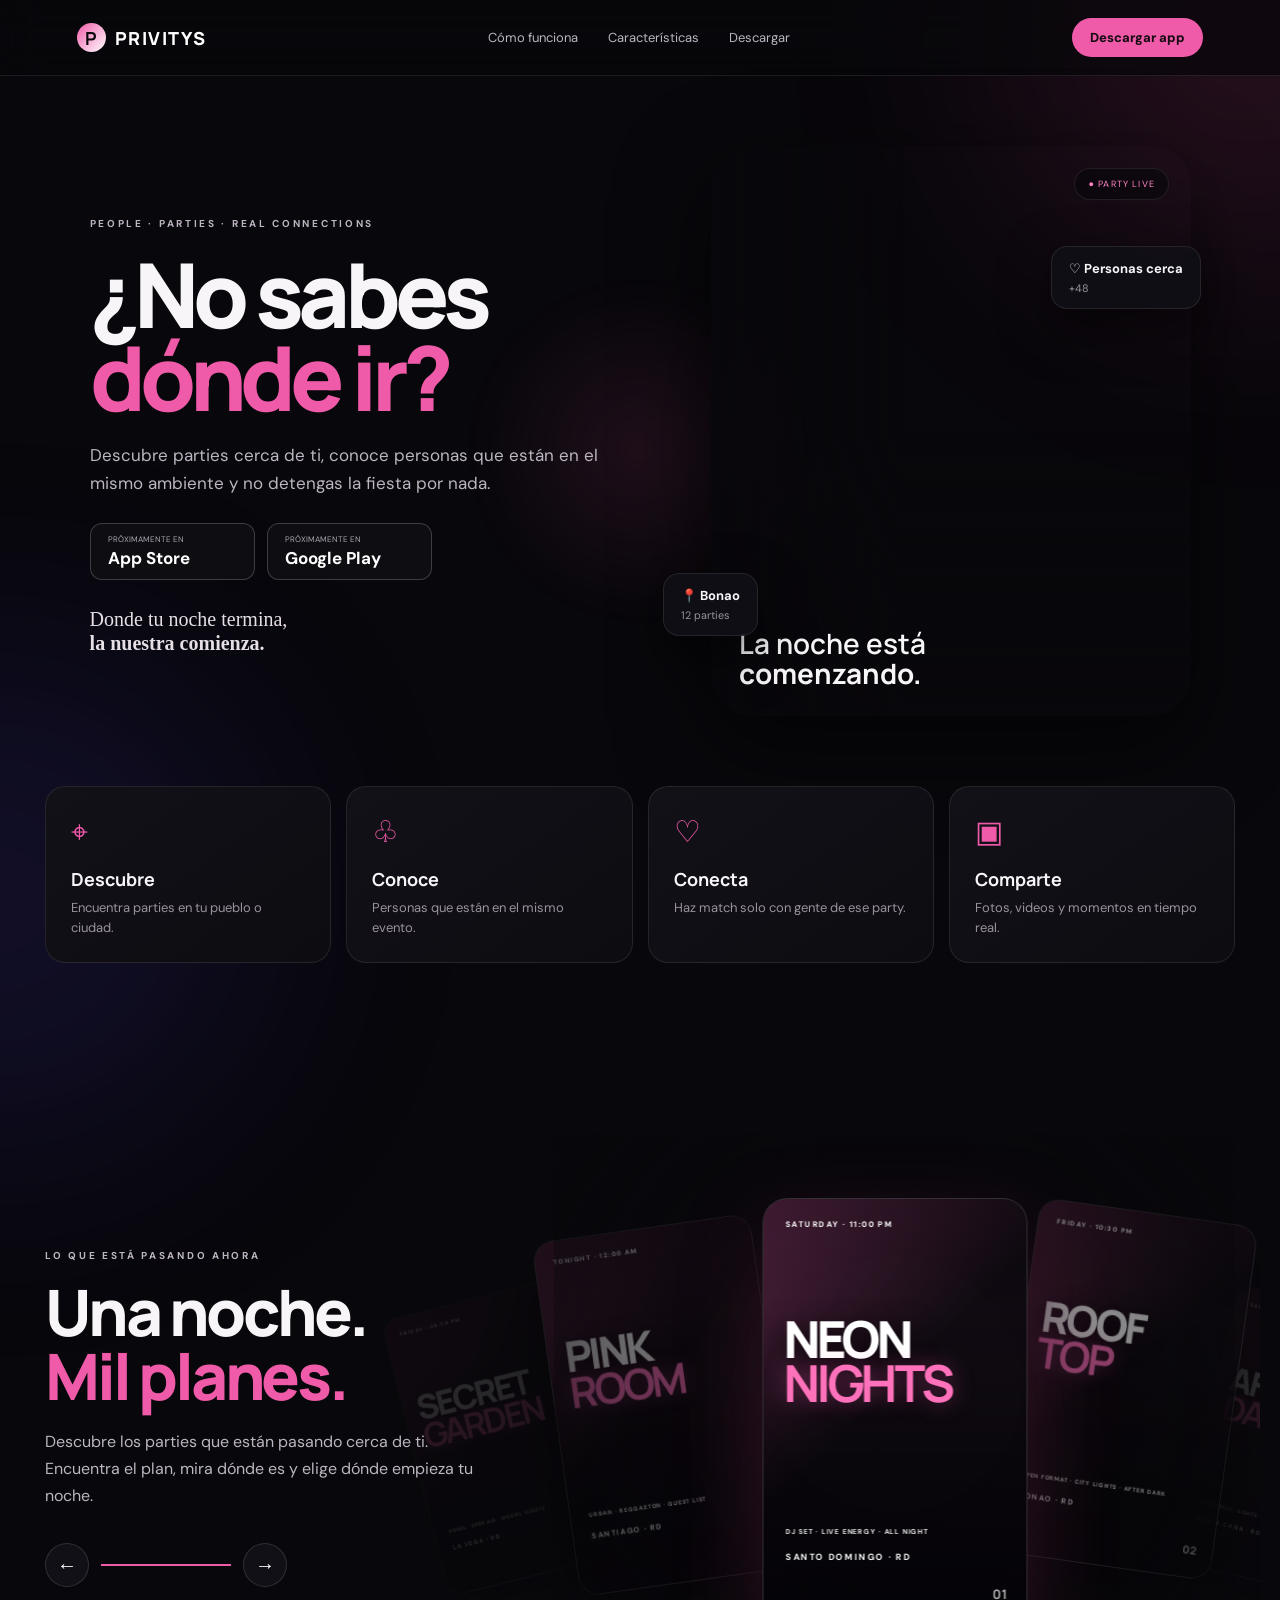
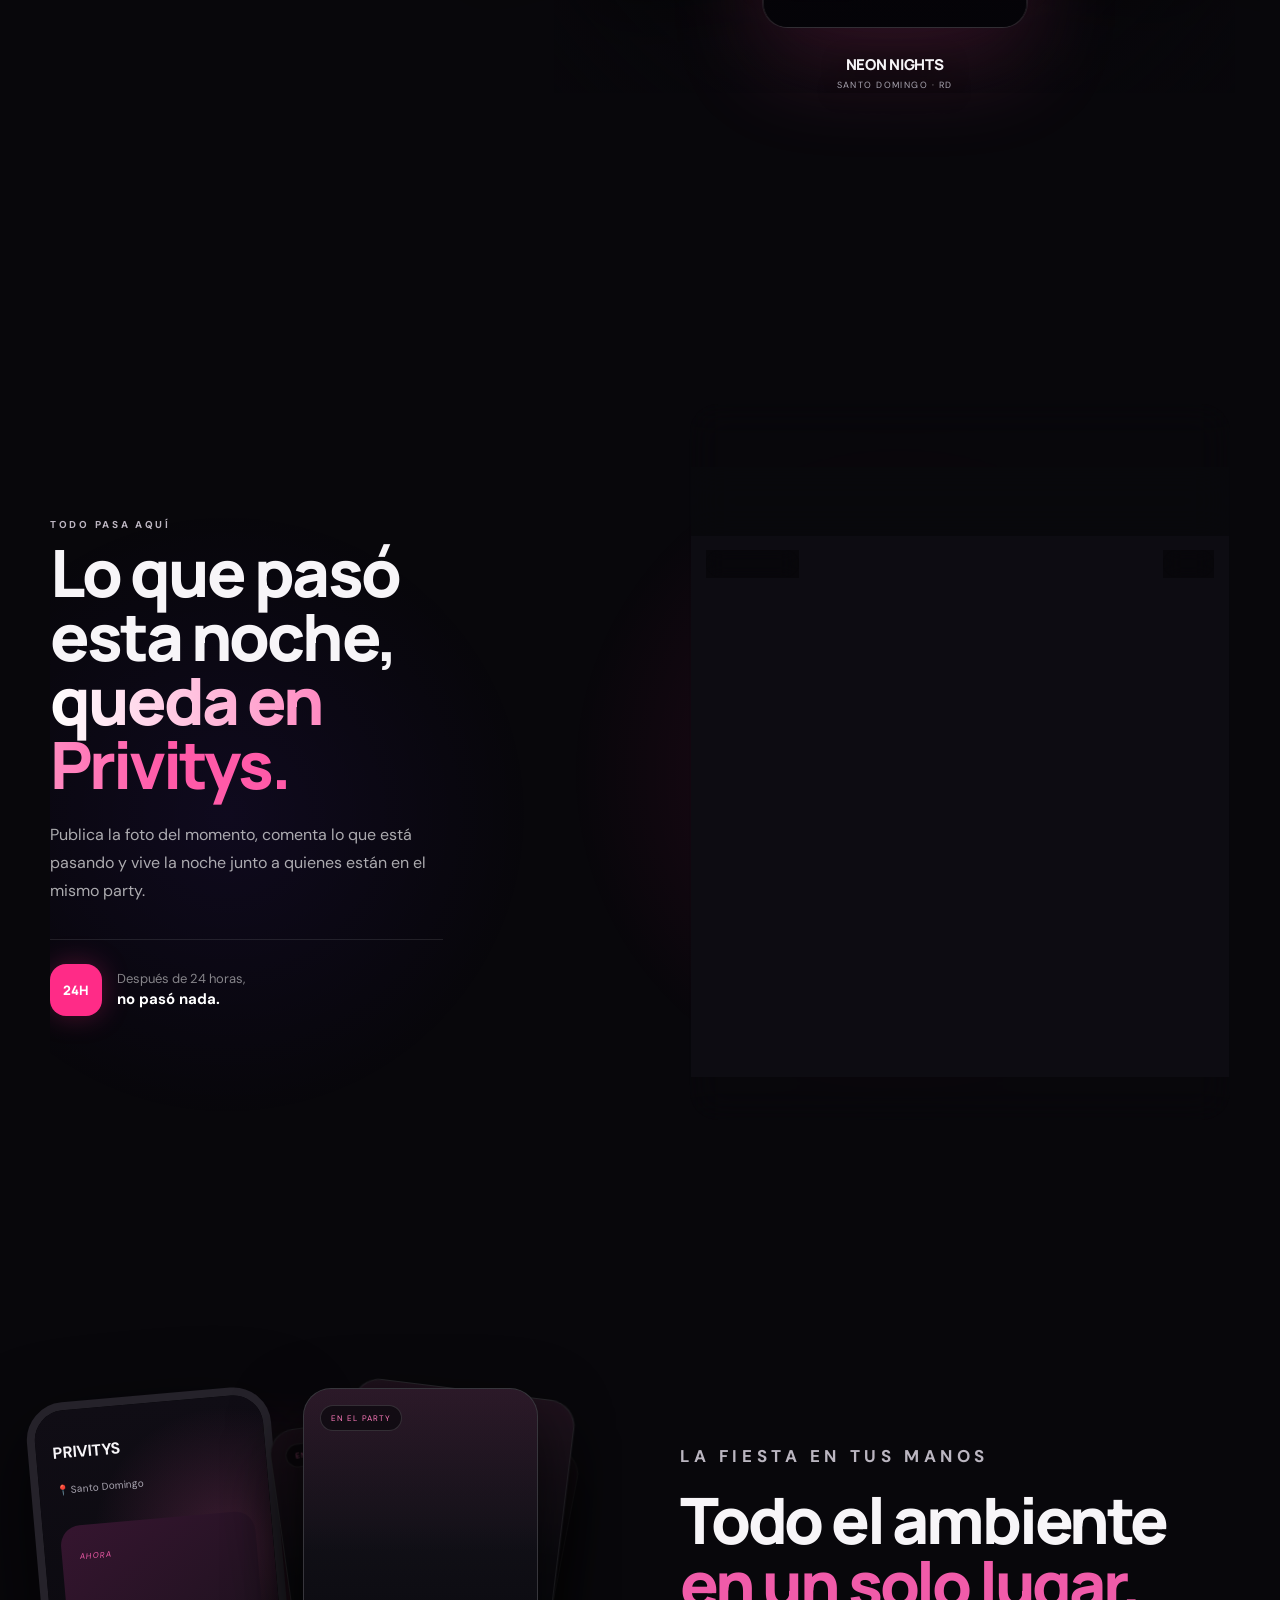
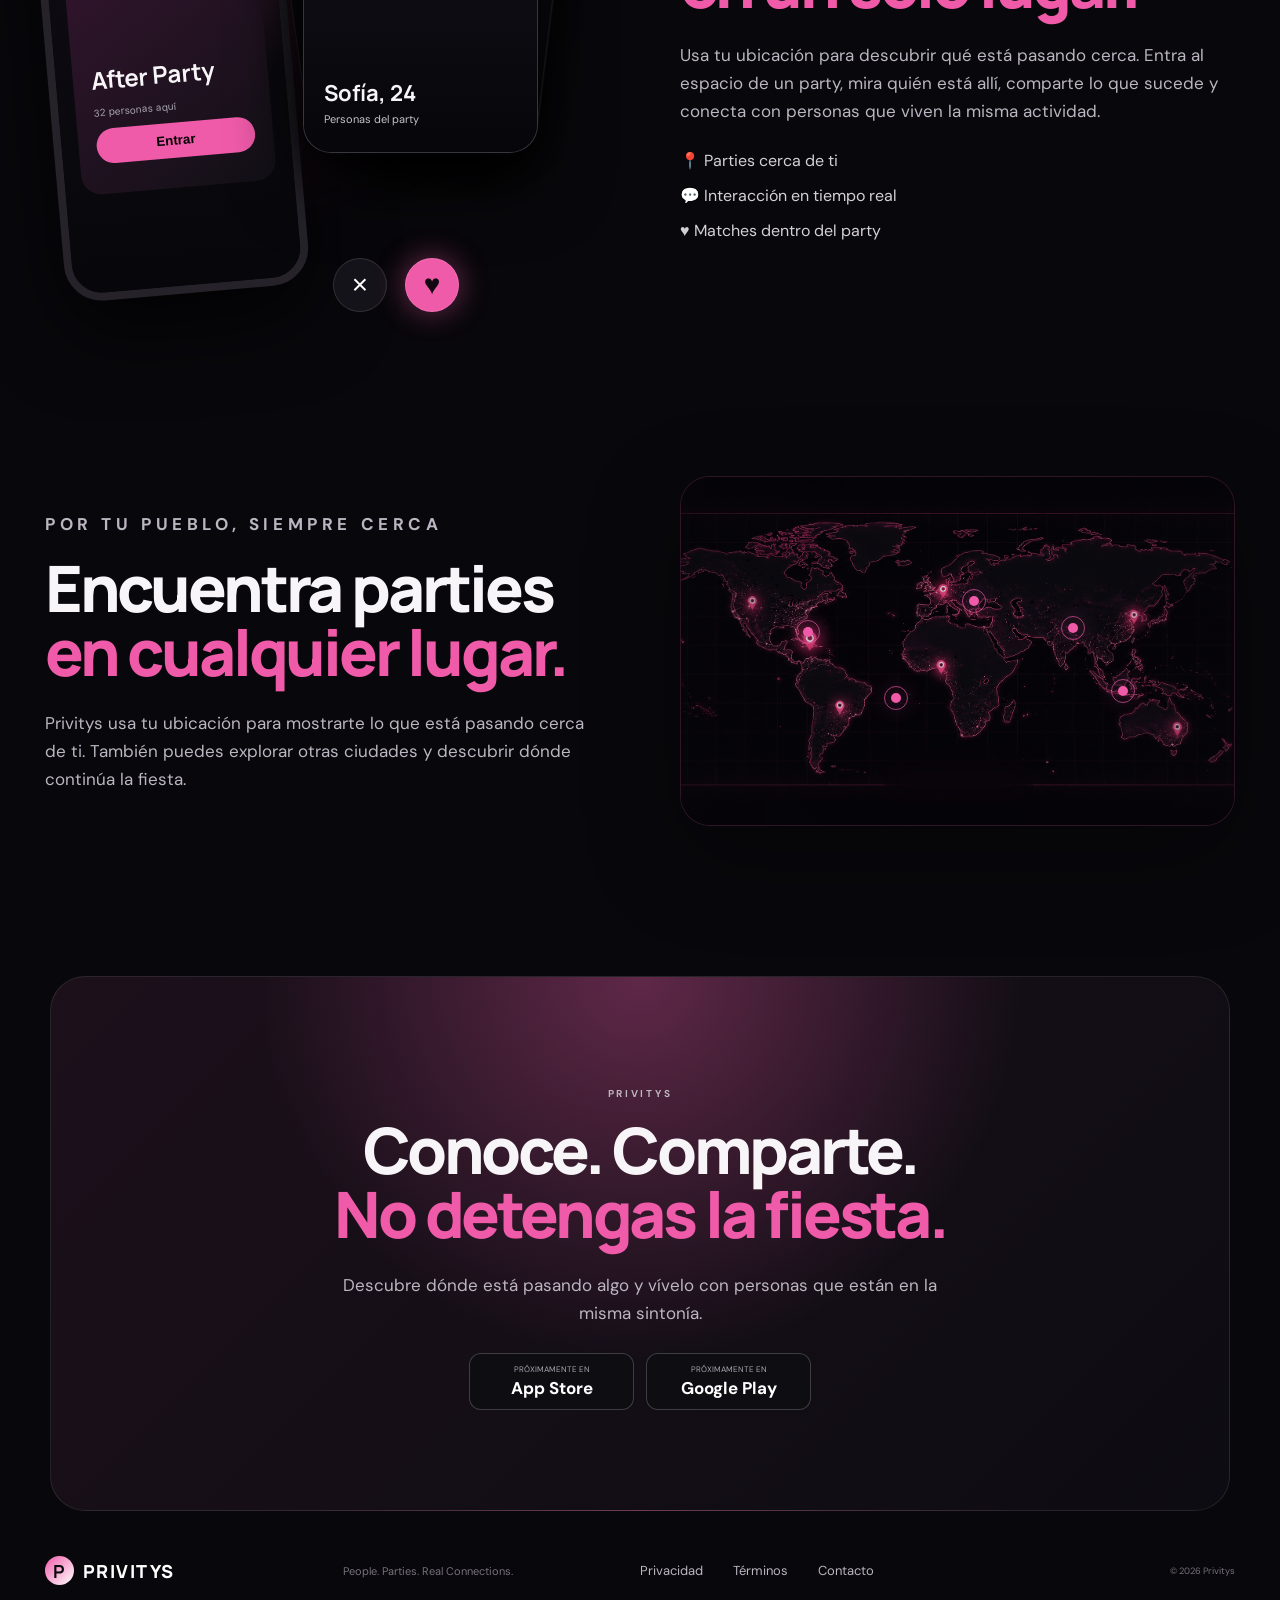
==== commit e844e837: "Add files via upload" ====
--- a/index.html
+++ b/index.html
@@ -40,7 +40,7 @@
   <div class="flyer-copy">
     <p class="eyebrow">LO QUE ESTÁ PASANDO AHORA</p>
     <h2>Una noche.<br><span>Mil planes.</span></h2>
-    <p>Flyers con look real de nightlife: artistas, fechas, venue y ambiente. Y van pasando solos para que la noche nunca se quede quieta.</p>
+    <p>Descubre los parties que están pasando cerca de ti. Encuentra el plan, mira dónde es y elige dónde empieza tu noche.</p>
     <div class="flyer-controls" aria-label="Controles de flyers">
       <button type="button" id="flyerPrev" aria-label="Flyer anterior">←</button>
       <div class="flyer-progress"><span id="flyerProgressBar"></span></div>
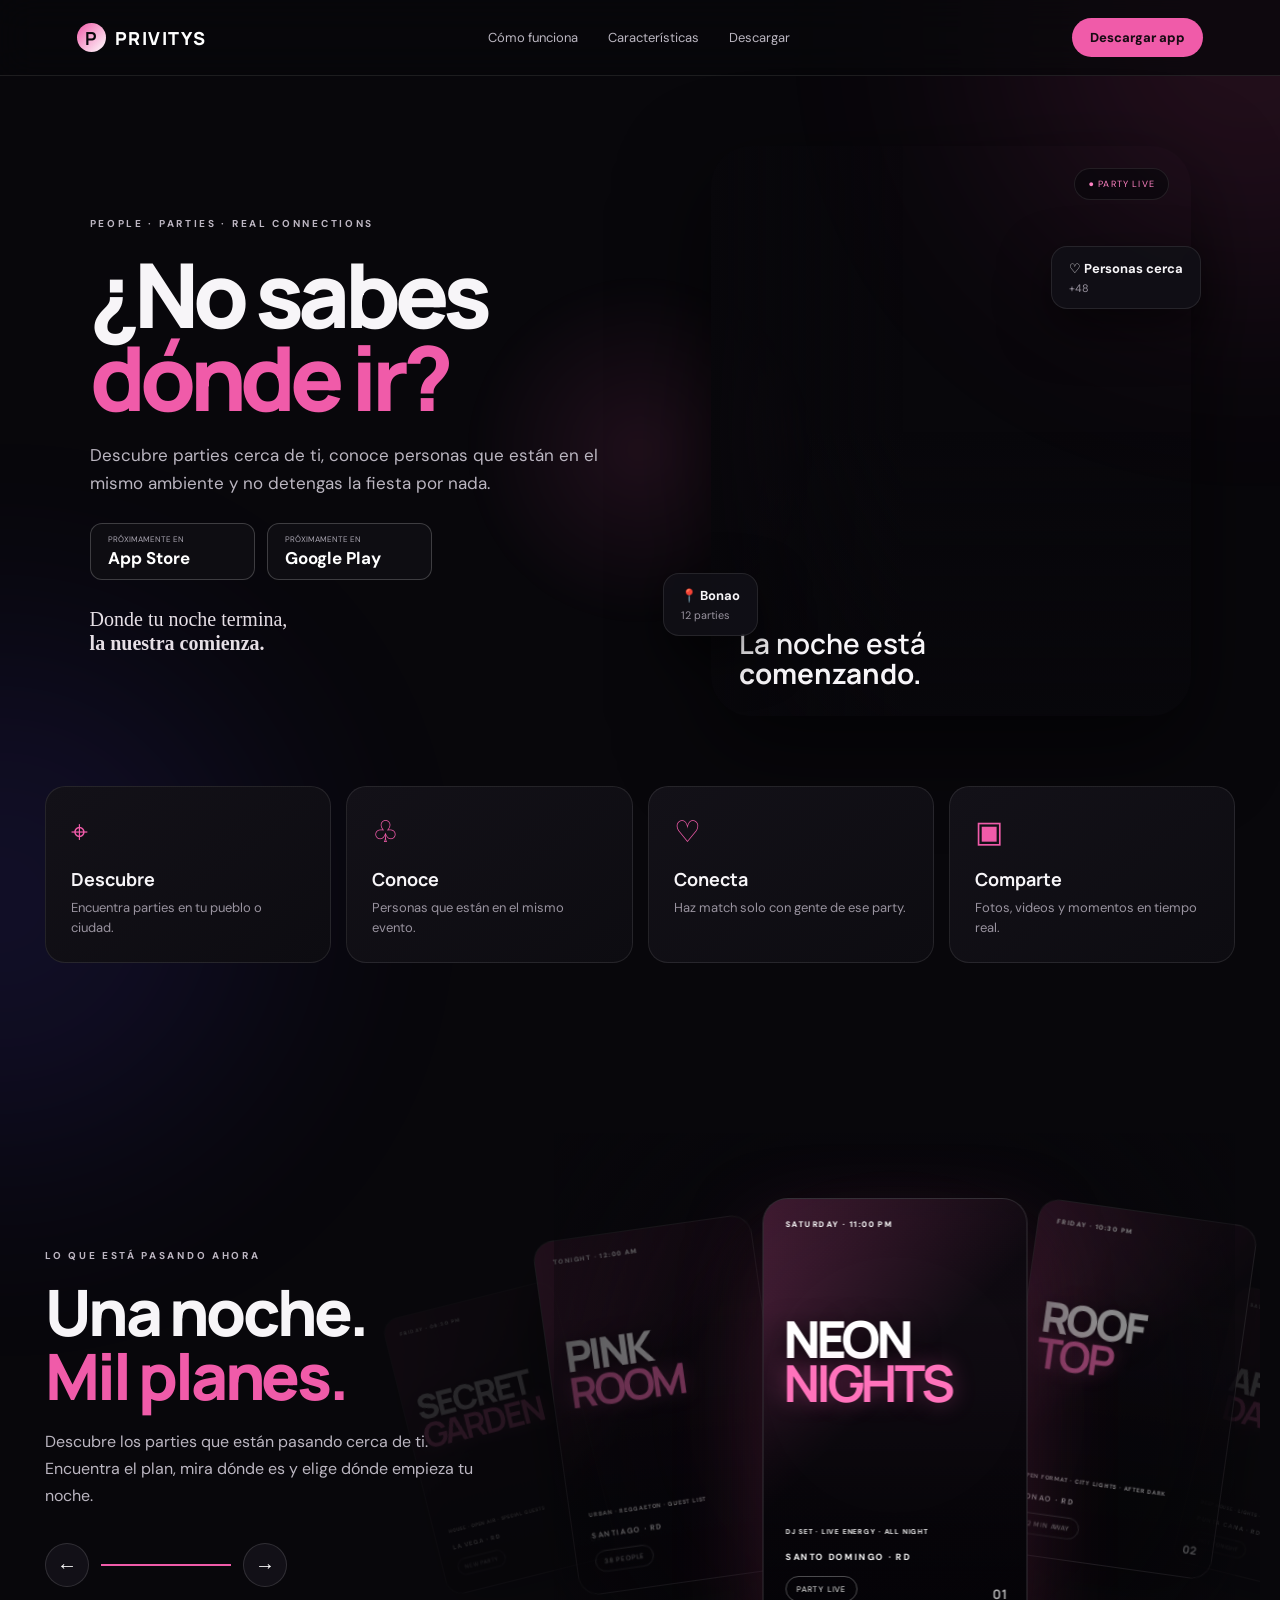
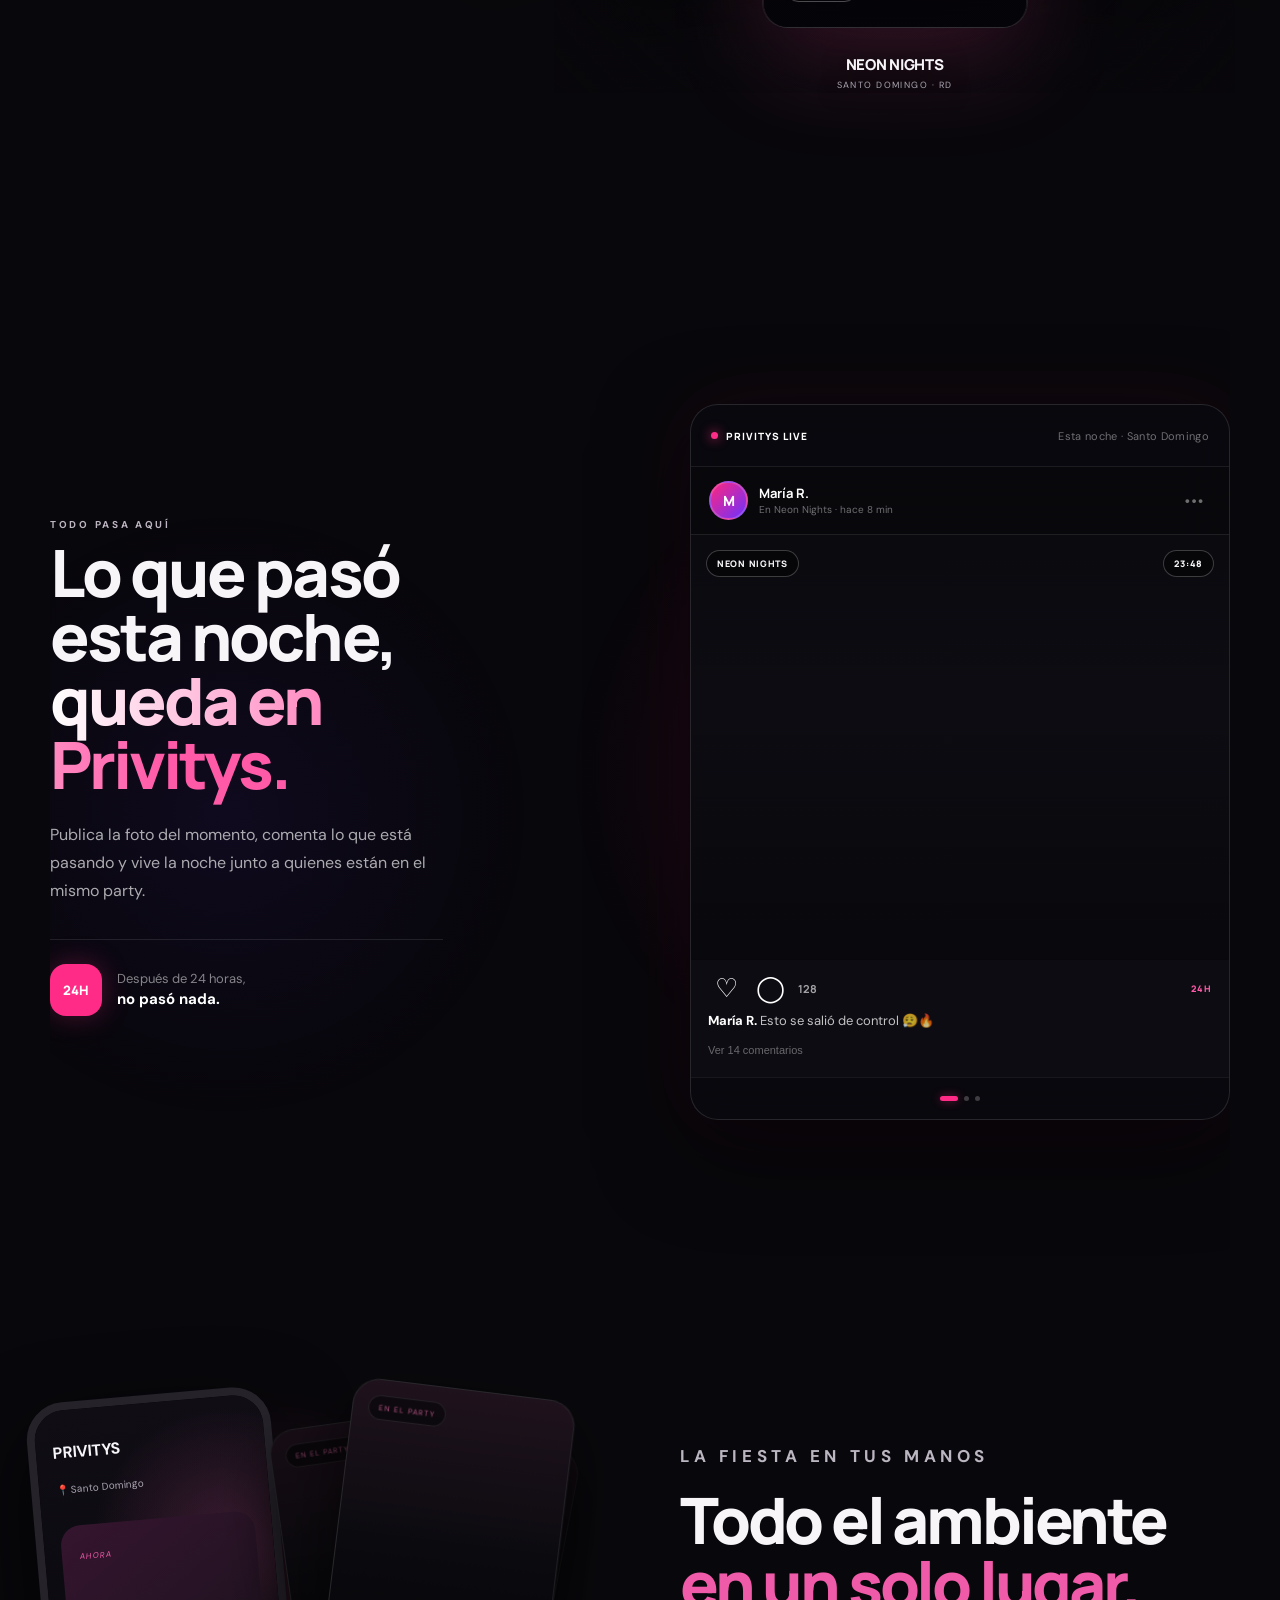
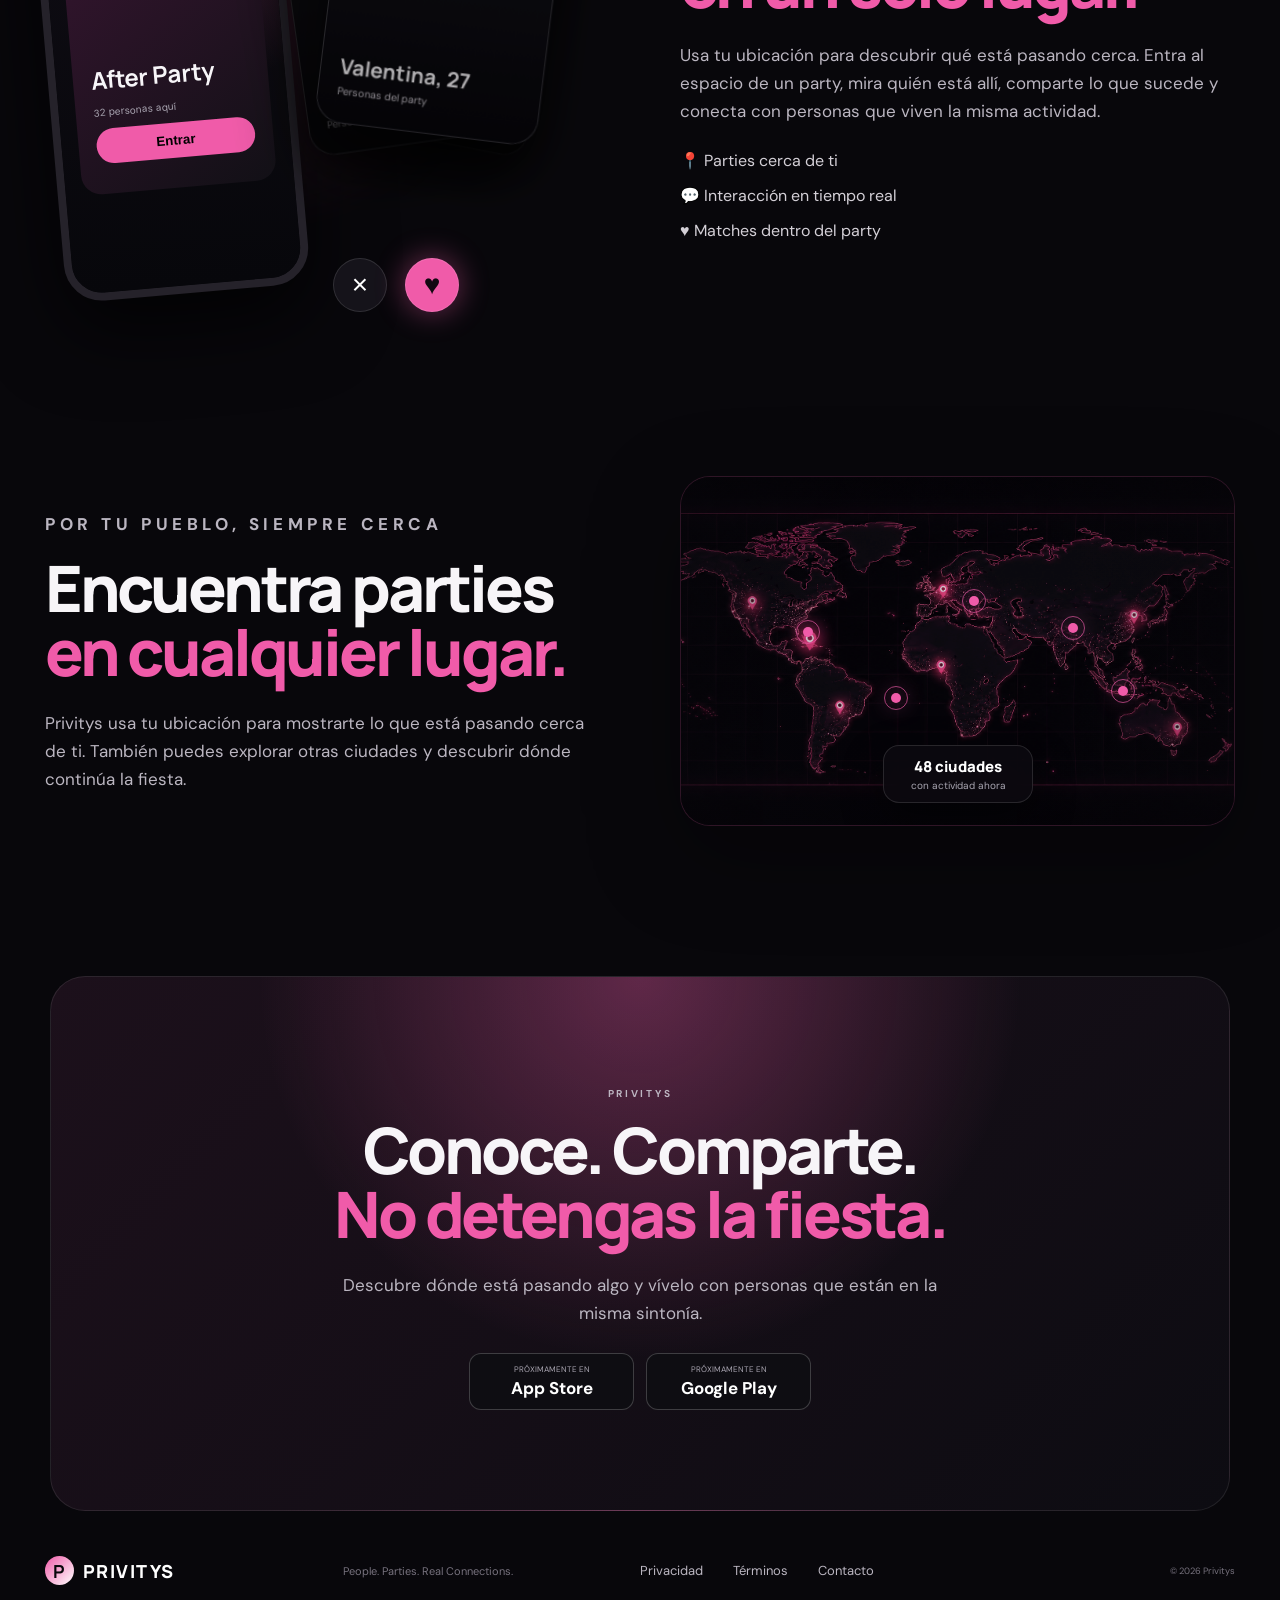
==== commit 65f4f599: "Add files via upload" ====
--- a/index.html
+++ b/index.html
@@ -12,7 +12,7 @@
 <div class="cursor-glow" aria-hidden="true"></div><div class="glow g1"></div><div class="glow g2"></div>
 <header class="site-header reveal">
   <a class="brand" href="#"><b>P</b>PRIVITYS</a>
-  <nav><a href="#como">Cómo funciona</a><a href="#features">Características</a><a href="#descargar">Descargar</a></nav>
+  <nav><a href="./como-funciona.html">Cómo funciona</a><a href="#features">Características</a><a href="#descargar">Descargar</a></nav>
   <a class="cta small" href="#descargar">Descargar app</a>
 </header>
 <main>
--- a/styles.css
+++ b/styles.css
@@ -151,3 +151,23 @@
  .post-photo{height:370px}
  .feed-topbar{padding:0 15px}
 }
+
+
+/* ───────── Cómo funciona ───────── */
+.how-page{min-height:100vh;overflow-x:hidden}
+.how-header{position:relative;z-index:10}
+.how-hero{min-height:72vh;display:grid;grid-template-columns:1.05fr .95fr;align-items:center;gap:5vw;max-width:1240px;margin:0 auto;padding:120px 7vw 80px}
+.how-hero .copy h1{font-family:Manrope,sans-serif;font-size:clamp(54px,7vw,96px);line-height:.92;letter-spacing:-.065em;margin:16px 0 28px}
+.how-hero .copy h1 span{color:#ff4fa3}
+.how-hero .lead{max-width:620px;color:#b9b4c1;font-size:18px;line-height:1.75}
+.how-orbit{position:relative;min-height:500px;display:grid;place-items:center}
+.how-orbit:before{content:"";position:absolute;width:430px;height:430px;border:1px solid rgba(255,79,163,.18);border-radius:50%;box-shadow:0 0 100px rgba(255,79,163,.10)}
+.how-orbit:after{content:"";position:absolute;width:300px;height:300px;border-radius:50%;background:radial-gradient(circle,rgba(255,79,163,.18),transparent 68%);filter:blur(8px)}
+.privacy-card{position:relative;z-index:2;width:min(340px,72vw);padding:28px;border:1px solid rgba(255,255,255,.13);border-radius:28px;background:linear-gradient(145deg,rgba(30,24,35,.96),rgba(10,9,13,.92));box-shadow:0 30px 90px rgba(0,0,0,.55),0 0 55px rgba(255,79,163,.12);transform:rotate(5deg)}
+.privacy-card .shield{width:54px;height:54px;display:grid;place-items:center;border-radius:18px;background:rgba(255,79,163,.13);font-size:26px;margin-bottom:20px}
+.privacy-card h3{font:800 25px/1.1 Manrope,sans-serif;margin:0 0 10px}.privacy-card p{color:#aaa4b1;line-height:1.6;margin:0}.privacy-card .toggle{margin-top:24px;display:flex;justify-content:space-between;align-items:center;padding:14px 15px;border-radius:16px;background:rgba(255,255,255,.055);font-size:14px}.privacy-card .dot{width:42px;height:24px;border-radius:20px;background:#ff4fa3;position:relative}.privacy-card .dot:after{content:"";position:absolute;width:18px;height:18px;right:3px;top:3px;border-radius:50%;background:#fff}
+.how-steps{max-width:1240px;margin:0 auto;padding:80px 7vw 120px}.how-steps-head{text-align:center;max-width:720px;margin:0 auto 58px}.how-steps-head h2{font:800 clamp(38px,5vw,64px)/1 Manrope,sans-serif;letter-spacing:-.05em;margin:14px 0}.how-steps-head h2 span{color:#ff4fa3}.how-steps-head p{color:#aaa4b1;line-height:1.7}
+.how-grid{display:grid;grid-template-columns:repeat(2,1fr);gap:18px}.how-step{position:relative;min-height:270px;padding:32px;border:1px solid rgba(255,255,255,.09);border-radius:26px;background:linear-gradient(145deg,rgba(255,255,255,.045),rgba(255,255,255,.018));overflow:hidden;transition:transform .35s ease,border-color .35s ease}.how-step:hover{transform:translateY(-5px);border-color:rgba(255,79,163,.35)}.how-step:after{content:"";position:absolute;right:-70px;bottom:-80px;width:210px;height:210px;border-radius:50%;background:radial-gradient(circle,rgba(255,79,163,.16),transparent 70%)}.step-num{font:800 13px/1 Manrope,sans-serif;color:#ff4fa3;letter-spacing:.15em}.how-step h3{font:800 28px/1.05 Manrope,sans-serif;margin:22px 0 13px}.how-step p{color:#aaa4b1;line-height:1.65;max-width:470px}.how-step strong{color:#f4f0f5}
+.how-privacy{max-width:1100px;margin:0 auto 120px;padding:0 7vw}.privacy-panel{padding:55px;position:relative;overflow:hidden;border-radius:34px;border:1px solid rgba(255,79,163,.22);background:radial-gradient(circle at 80% 10%,rgba(255,79,163,.12),transparent 35%),linear-gradient(145deg,#171019,#0b090d)}.privacy-panel h2{font:800 clamp(40px,5vw,70px)/.95 Manrope,sans-serif;letter-spacing:-.055em;margin:12px 0 20px;max-width:800px}.privacy-panel h2 span{color:#ff4fa3}.privacy-panel p{max-width:760px;color:#b8b2bd;font-size:18px;line-height:1.75}.privacy-points{display:grid;grid-template-columns:repeat(3,1fr);gap:12px;margin-top:34px}.privacy-point{padding:18px;border-radius:18px;background:rgba(255,255,255,.045);color:#d9d4dc;line-height:1.5}.privacy-point b{display:block;color:#fff;margin-bottom:5px}
+.how-mantra{text-align:center;padding:40px 7vw 120px}.how-mantra .eyebrow{margin-bottom:18px}.how-mantra h2{font:800 clamp(45px,7vw,92px)/.94 Manrope,sans-serif;letter-spacing:-.065em;margin:0}.how-mantra h2 span{color:#ff4fa3}.how-mantra p{color:#aaa4b1;font-size:18px;margin-top:22px}
+@media(max-width:850px){.how-hero{grid-template-columns:1fr;padding-top:90px}.how-orbit{min-height:390px}.how-grid{grid-template-columns:1fr}.privacy-points{grid-template-columns:1fr}.privacy-panel{padding:34px 25px}.how-steps,.how-privacy{padding-left:5vw;padding-right:5vw}.how-hero{padding-left:5vw;padding-right:5vw}.how-mantra{padding-left:5vw;padding-right:5vw}}
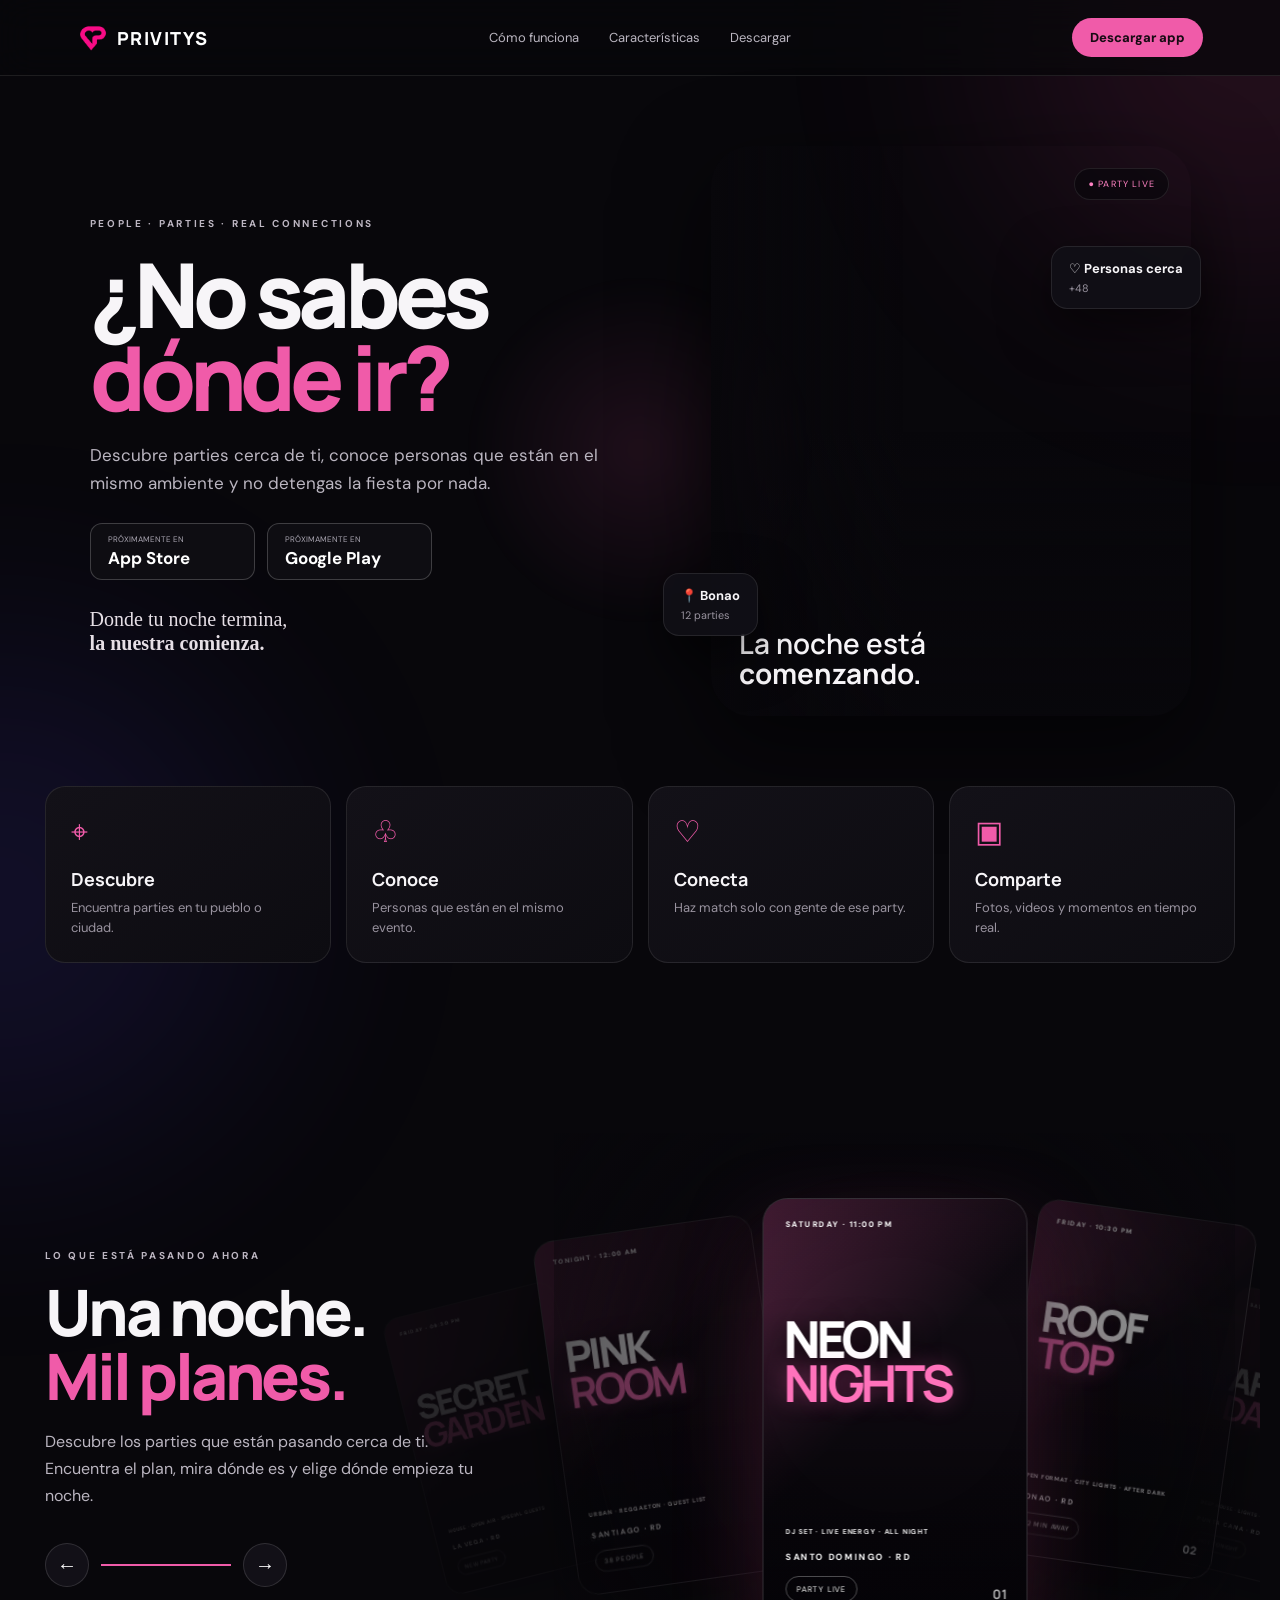
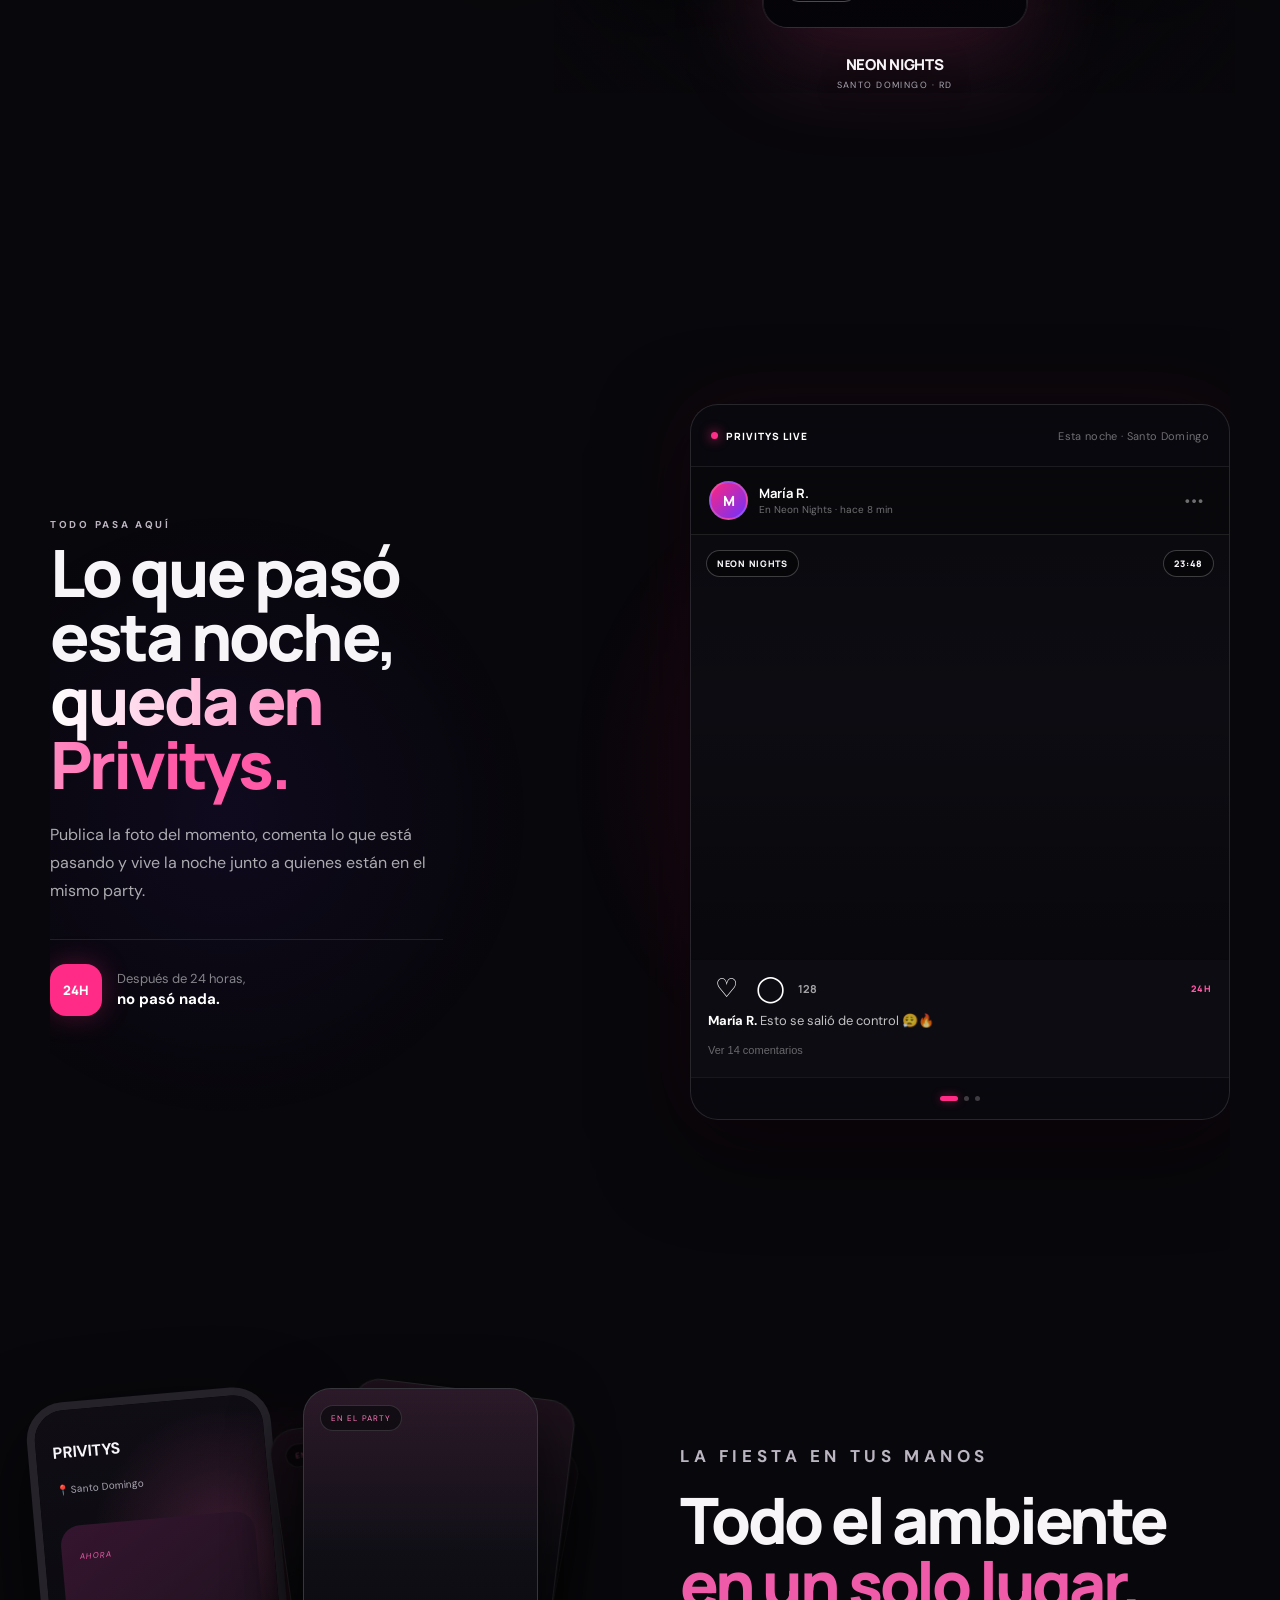
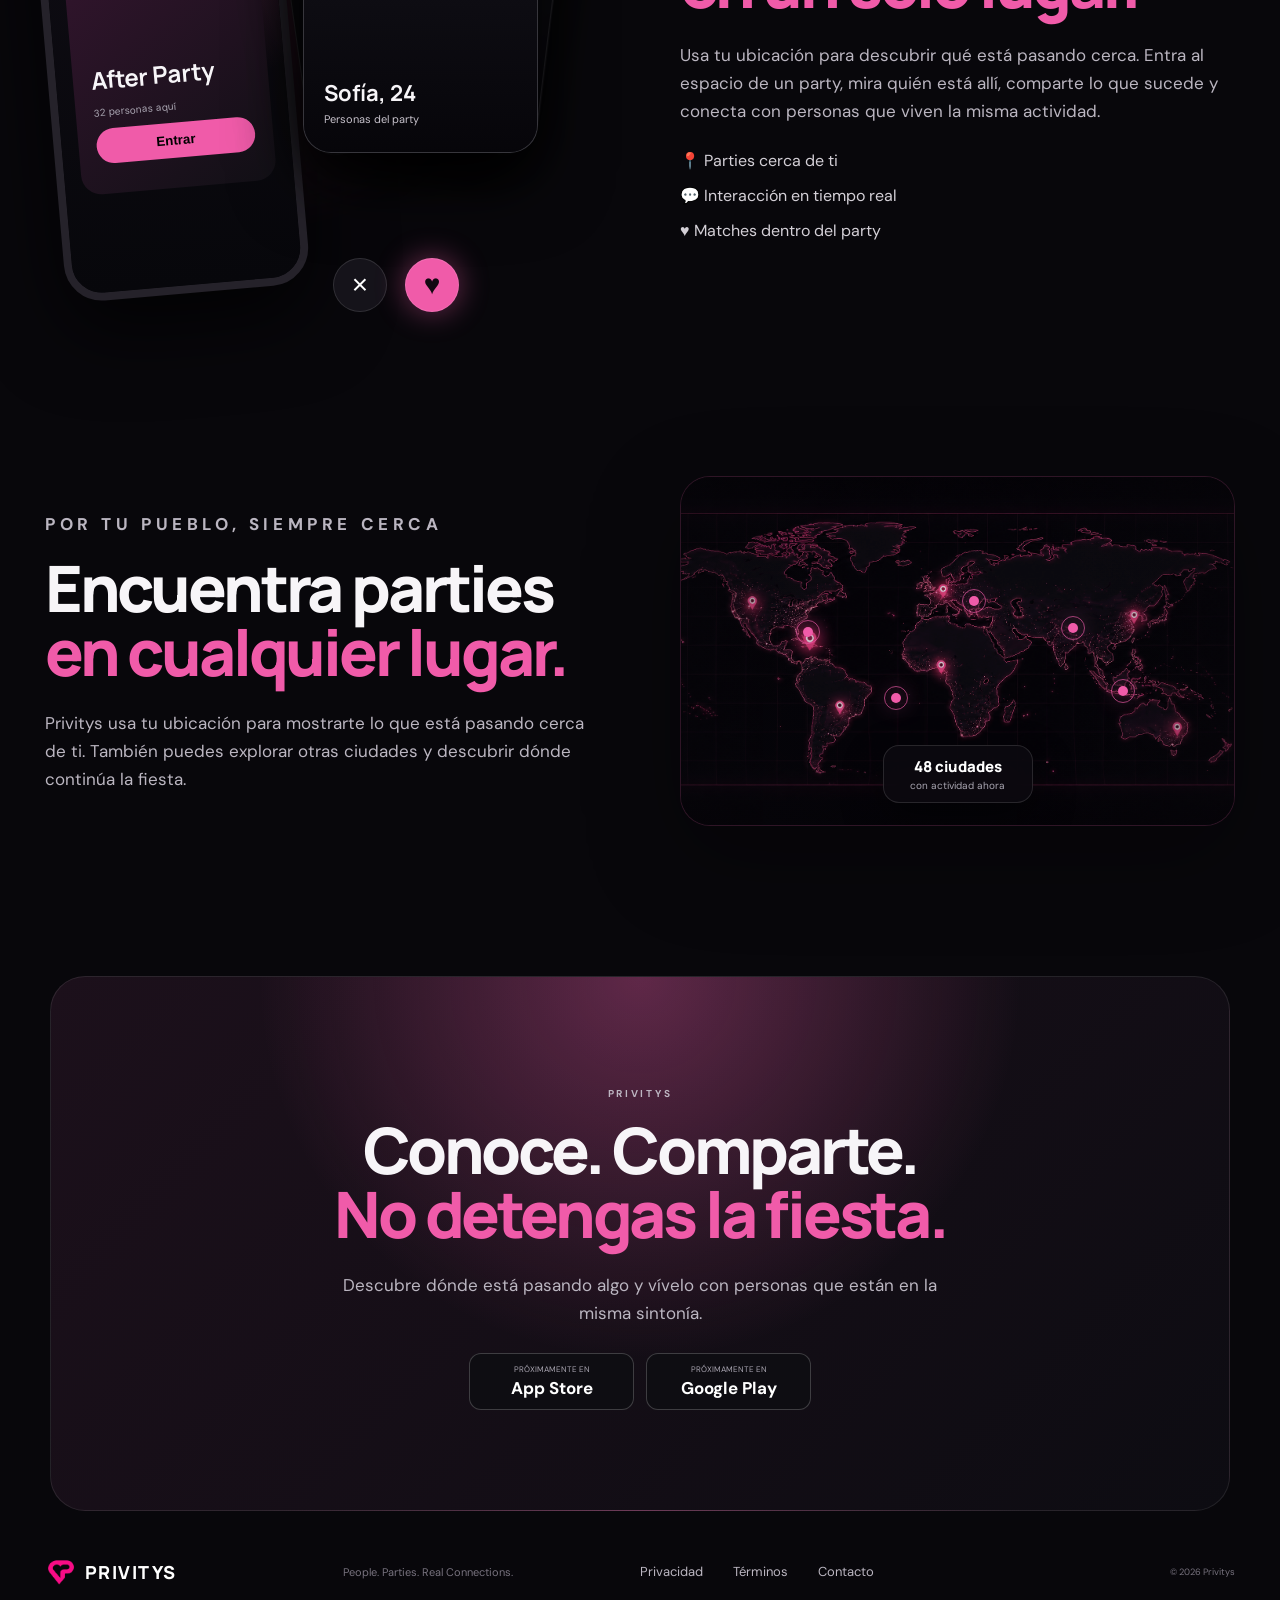
==== commit fca127df: "Add files via upload" ====
--- a/index.html
+++ b/index.html
@@ -11,7 +11,7 @@
 <body class="page-motion">
 <div class="cursor-glow" aria-hidden="true"></div><div class="glow g1"></div><div class="glow g2"></div>
 <header class="site-header reveal">
-  <a class="brand" href="#"><b>P</b>PRIVITYS</a>
+  <a class="brand" href="#"><img class="brand-mark" src="./privitys-logo.png" alt="PRIVITYS">PRIVITYS</a>
   <nav><a href="./como-funciona.html">Cómo funciona</a><a href="#features">Características</a><a href="#descargar">Descargar</a></nav>
   <a class="cta small" href="#descargar">Descargar app</a>
 </header>
@@ -178,6 +178,6 @@
 <section class="location reveal-section"><div><p class="eyebrow">POR TU PUEBLO, SIEMPRE CERCA</p><h2>Encuentra parties<br><span>en cualquier lugar.</span></h2><p>Privitys usa tu ubicación para mostrarte lo que está pasando cerca de ti. También puedes explorar otras ciudades y descubrir dónde continúa la fiesta.</p></div><div class="map map-world"><img src="./world-map.png" alt="Mapa mundial de Privitys"><span class="map-pulse mp1"></span><span class="map-pulse mp2"></span><span class="map-pulse mp3"></span><span class="map-pulse mp4"></span><span class="map-pulse mp5"></span><div class="map-stat"><strong>48 ciudades</strong><small>con actividad ahora</small></div></div></section>
 <section class="final reveal-section"><p class="eyebrow">PRIVITYS</p><h2>Conoce. Comparte.<br><span>No detengas la fiesta.</span></h2><p>Descubre dónde está pasando algo y vívelo con personas que están en la misma sintonía.</p><div class="stores"><a class="store" href="#"><small>PRÓXIMAMENTE EN</small><strong>App Store</strong></a><a class="store" href="#"><small>PRÓXIMAMENTE EN</small><strong>Google Play</strong></a></div></section>
 </main>
-<footer class="reveal-section"><div class="brand"><b>P</b>PRIVITYS</div><span>People. Parties. Real Connections.</span><nav><a href="#">Privacidad</a><a href="#">Términos</a><a href="#">Contacto</a></nav><small>© <span id="year"></span> Privitys</small></footer>
+<footer class="reveal-section"><div class="brand"><img class="brand-mark" src="./privitys-logo.png" alt="PRIVITYS">PRIVITYS</div><span>People. Parties. Real Connections.</span><nav><a href="#">Privacidad</a><a href="#">Términos</a><a href="#">Contacto</a></nav><small>© <span id="year"></span> Privitys</small></footer>
 <script src="./app.js"></script>
 </body></html>
--- a/styles.css
+++ b/styles.css
@@ -1,4 +1,4 @@
-:root{--bg:#08070b;--panel:#111017;--text:#f7f5f8;--muted:#aaa6b2;--pink:#f05ba9;--line:rgba(255,255,255,.09)}*{box-sizing:border-box}html{scroll-behavior:smooth}body{margin:0;background:var(--bg);color:var(--text);font-family:"DM Sans",sans-serif;overflow-x:hidden}.glow{position:fixed;width:500px;height:500px;border-radius:50%;filter:blur(130px);opacity:.13;pointer-events:none}.g1{background:#ed4d9f;right:-220px;top:-220px}.g2{background:#594bff;left:-250px;bottom:-250px}header{height:76px;display:flex;align-items:center;justify-content:space-between;padding:0 clamp(20px,6vw,90px);border-bottom:1px solid var(--line);background:rgba(8,7,11,.72);backdrop-filter:blur(18px);position:relative;z-index:3}.brand{display:flex;align-items:center;gap:9px;color:#fff;text-decoration:none;font:800 18px Manrope;letter-spacing:.08em}.brand b{display:grid;place-items:center;width:29px;height:29px;border-radius:50%;background:linear-gradient(135deg,var(--pink),#fff);color:#09070b}.brand+.brand{}header nav,footer nav{display:flex;gap:30px}header nav a,footer nav a{color:#bbb6c1;text-decoration:none;font-size:13px}.cta{background:var(--pink);color:#160b13;text-decoration:none;border-radius:999px;font-weight:800}.cta.small{padding:11px 18px;font-size:13px}.hero{max-width:1400px;margin:auto;min-height:710px;padding:70px clamp(20px,7vw,105px);display:grid;grid-template-columns:1fr 1fr;gap:45px;align-items:center}.eyebrow{font-size:10px;letter-spacing:.27em;color:#bdb6c2;font-weight:700}.copy h1{font:800 clamp(56px,7vw,100px)/.93 Manrope;letter-spacing:-.065em;margin:22px 0}.copy h1 span,h2 span{color:var(--pink)}.copy>p:not(.eyebrow),.location p,.split>div:last-child>p,.final>p:not(.eyebrow){color:#bbb6c1;line-height:1.65;font-size:17px;max-width:540px}.stores{display:flex;gap:12px;flex-wrap:wrap;margin-top:26px}.store{min-width:165px;padding:10px 17px;border:1px solid rgba(255,255,255,.2);border-radius:12px;background:#0e0d12;color:#fff;text-decoration:none;display:flex;flex-direction:column}.store small{font-size:8px;color:#aaa6b2}.store strong{font-size:17px;margin-top:3px}.tagline{font:20px/1.2 cursive;color:#e6dfe6;margin-top:27px}.visual{height:570px;position:relative}.photo{position:absolute;inset:0 0 0 9%;border-radius:40px;background:linear-gradient(90deg,#08070b 0%,transparent 40%),linear-gradient(0deg,rgba(8,7,11,.72),transparent 50%),url("https://images.unsplash.com/photo-1516450360452-9312f5e86fc7?auto=format&fit=crop&w=1200&q=85") center/cover;box-shadow:0 30px 90px rgba(0,0,0,.6);overflow:hidden}.live{position:absolute;right:22px;top:22px;background:rgba(8,7,11,.65);border:1px solid var(--line);padding:9px 13px;border-radius:999px;color:#ff82c3;font-size:9px;letter-spacing:.13em}.caption{position:absolute;left:28px;bottom:28px;font:600 28px/1.05 Manrope}.float{position:absolute;padding:13px 17px;background:rgba(17,16,23,.9);border:1px solid var(--line);border-radius:16px;backdrop-filter:blur(16px);box-shadow:0 18px 50px #0008;font-size:13px}.float small{display:block;color:#99939f;margin-top:4px}.f1{left:0;bottom:80px}.f2{right:-10px;top:100px}.features{max-width:1240px;margin:auto;padding:0 25px 100px;display:grid;grid-template-columns:repeat(4,1fr);gap:15px}.features article{padding:25px;border:1px solid var(--line);border-radius:20px;background:linear-gradient(145deg,#131118,#0d0c11)}.features i{font-style:normal;color:var(--pink);font-size:30px}.features h3{font:700 18px Manrope;margin:16px 0 7px}.features p{font-size:13px;color:#99939f;line-height:1.5;margin:0}.split,.location{max-width:1240px;margin:auto;padding:70px 25px 130px;display:grid;grid-template-columns:1fr 1fr;gap:80px;align-items:center}.phones{height:550px;position:relative}.phone{position:absolute;width:245px;height:500px;border:8px solid #25222a;border-radius:38px;background:#050508;box-shadow:0 30px 80px #000b;overflow:hidden}.phone.a{left:7%;top:15px;transform:rotate(-5deg)}.phone.b{right:7%;top:50px;transform:rotate(6deg)}.screen{height:100%;padding:32px 17px;background:radial-gradient(circle at 80% 30%,#f05ba933,transparent 35%),linear-gradient(#100d15,#07070b)}.screen>small{display:block;color:#aaa6b2;font-size:10px;margin-top:20px}.party{margin-top:30px;padding:18px;border-radius:20px;background:linear-gradient(145deg,#35152f,#121016);height:270px}.party em{font-size:8px;color:var(--pink);letter-spacing:.15em}.party h4{font:700 24px Manrope;margin:100px 0 5px}.party p{font-size:10px;color:#aaa6b2}.party button{width:100%;border:0;border-radius:99px;background:var(--pink);padding:10px;font-weight:800}.match{text-align:center}.match h4{margin-top:70px}.profile{height:180px;width:130px;margin:20px auto;border-radius:22px;background:linear-gradient(145deg,#3a2532,#151119);display:grid;place-items:center;color:var(--pink);font-size:55px}.actions{display:flex;justify-content:center;gap:20px;margin-top:20px}.actions button{width:45px;height:45px;border-radius:50%;border:1px solid var(--line);background:#15131a;color:#fff;font-size:22px}.actions button:last-child{color:var(--pink)}h2{font:800 clamp(40px,5vw,64px)/1 Manrope;letter-spacing:-.05em;margin:18px 0 25px}.split ul{list-style:none;padding:0;margin-top:25px}.split li{margin:14px 0;color:#d4d0d7}.location{padding-top:20px}.map{height:350px;border:1px solid var(--line);border-radius:30px;position:relative;overflow:hidden;background:#0c0b10;background-image:linear-gradient(rgba(240,91,169,.13) 1px,transparent 1px),linear-gradient(90deg,rgba(240,91,169,.13) 1px,transparent 1px);background-size:55px 55px;transform:none}.pin{position:absolute;background:#111017e8;border:1px solid #f05ba955;padding:8px 11px;border-radius:999px;font-size:11px}.p1{left:18%;top:20%}.p2{left:44%;top:37%}.p3{left:27%;bottom:20%}.p4{right:10%;top:30%}.map>b{position:absolute;left:50%;top:55%;transform:translate(-50%,-50%);padding:13px 18px;border-radius:999px;background:var(--pink);color:#150a11;font-size:12px}.final{max-width:1180px;margin:20px auto 0;padding:100px 25px;text-align:center;border:1px solid var(--line);border-radius:35px;background:radial-gradient(circle at 50% 0,#f05ba955,transparent 48%),linear-gradient(135deg,#1c101b,#0d0c12)}.final>p:not(.eyebrow){margin:0 auto;max-width:600px}.final .stores{justify-content:center}footer{max-width:1240px;margin:auto;padding:45px 25px 55px;display:grid;grid-template-columns:1fr 1fr 1fr 1fr;align-items:center;color:#77727e;font-size:11px}footer small{text-align:right}@media(max-width:850px){header nav{display:none}.hero,.split,.location{grid-template-columns:1fr}.hero{padding-top:45px}.visual{height:460px}.features{grid-template-columns:1fr 1fr}.location{gap:35px}footer{grid-template-columns:1fr;gap:18px;text-align:center}footer small{text-align:center}footer nav{justify-content:center}}@media(max-width:520px){header{padding:0 18px}.cta.small{padding:9px 13px}.hero{padding:40px 20px}.copy h1{font-size:53px}.visual{height:410px}.photo{left:0}.float{display:none}.features{grid-template-columns:1fr;padding:0 20px 70px}.split,.location{padding-left:20px;padding-right:20px}.phones{height:480px}.phone{width:205px;height:425px}.phone.a{left:0}.phone.b{right:0}.profile{width:110px;height:145px}.party{height:235px}.party h4{margin-top:70px}.final{border-radius:0}.stores{justify-content:center}.store{min-width:145px}}
+:root{--bg:#08070b;--panel:#111017;--text:#f7f5f8;--muted:#aaa6b2;--pink:#f05ba9;--line:rgba(255,255,255,.09)}*{box-sizing:border-box}html{scroll-behavior:smooth}body{margin:0;background:var(--bg);color:var(--text);font-family:"DM Sans",sans-serif;overflow-x:hidden}.glow{position:fixed;width:500px;height:500px;border-radius:50%;filter:blur(130px);opacity:.13;pointer-events:none}.g1{background:#ed4d9f;right:-220px;top:-220px}.g2{background:#594bff;left:-250px;bottom:-250px}header{height:76px;display:flex;align-items:center;justify-content:space-between;padding:0 clamp(20px,6vw,90px);border-bottom:1px solid var(--line);background:rgba(8,7,11,.72);backdrop-filter:blur(18px);position:relative;z-index:3}.brand{display:flex;align-items:center;gap:9px;color:#fff;text-decoration:none;font:800 18px Manrope;letter-spacing:.08em}.brand-mark{width:31px;height:31px;display:block;object-fit:contain;object-position:center;flex:none}.brand+.brand{}header nav,footer nav{display:flex;gap:30px}header nav a,footer nav a{color:#bbb6c1;text-decoration:none;font-size:13px}.cta{background:var(--pink);color:#160b13;text-decoration:none;border-radius:999px;font-weight:800}.cta.small{padding:11px 18px;font-size:13px}.hero{max-width:1400px;margin:auto;min-height:710px;padding:70px clamp(20px,7vw,105px);display:grid;grid-template-columns:1fr 1fr;gap:45px;align-items:center}.eyebrow{font-size:10px;letter-spacing:.27em;color:#bdb6c2;font-weight:700}.copy h1{font:800 clamp(56px,7vw,100px)/.93 Manrope;letter-spacing:-.065em;margin:22px 0}.copy h1 span,h2 span{color:var(--pink)}.copy>p:not(.eyebrow),.location p,.split>div:last-child>p,.final>p:not(.eyebrow){color:#bbb6c1;line-height:1.65;font-size:17px;max-width:540px}.stores{display:flex;gap:12px;flex-wrap:wrap;margin-top:26px}.store{min-width:165px;padding:10px 17px;border:1px solid rgba(255,255,255,.2);border-radius:12px;background:#0e0d12;color:#fff;text-decoration:none;display:flex;flex-direction:column}.store small{font-size:8px;color:#aaa6b2}.store strong{font-size:17px;margin-top:3px}.tagline{font:20px/1.2 cursive;color:#e6dfe6;margin-top:27px}.visual{height:570px;position:relative}.photo{position:absolute;inset:0 0 0 9%;border-radius:40px;background:linear-gradient(90deg,#08070b 0%,transparent 40%),linear-gradient(0deg,rgba(8,7,11,.72),transparent 50%),url("https://images.unsplash.com/photo-1516450360452-9312f5e86fc7?auto=format&fit=crop&w=1200&q=85") center/cover;box-shadow:0 30px 90px rgba(0,0,0,.6);overflow:hidden}.live{position:absolute;right:22px;top:22px;background:rgba(8,7,11,.65);border:1px solid var(--line);padding:9px 13px;border-radius:999px;color:#ff82c3;font-size:9px;letter-spacing:.13em}.caption{position:absolute;left:28px;bottom:28px;font:600 28px/1.05 Manrope}.float{position:absolute;padding:13px 17px;background:rgba(17,16,23,.9);border:1px solid var(--line);border-radius:16px;backdrop-filter:blur(16px);box-shadow:0 18px 50px #0008;font-size:13px}.float small{display:block;color:#99939f;margin-top:4px}.f1{left:0;bottom:80px}.f2{right:-10px;top:100px}.features{max-width:1240px;margin:auto;padding:0 25px 100px;display:grid;grid-template-columns:repeat(4,1fr);gap:15px}.features article{padding:25px;border:1px solid var(--line);border-radius:20px;background:linear-gradient(145deg,#131118,#0d0c11)}.features i{font-style:normal;color:var(--pink);font-size:30px}.features h3{font:700 18px Manrope;margin:16px 0 7px}.features p{font-size:13px;color:#99939f;line-height:1.5;margin:0}.split,.location{max-width:1240px;margin:auto;padding:70px 25px 130px;display:grid;grid-template-columns:1fr 1fr;gap:80px;align-items:center}.phones{height:550px;position:relative}.phone{position:absolute;width:245px;height:500px;border:8px solid #25222a;border-radius:38px;background:#050508;box-shadow:0 30px 80px #000b;overflow:hidden}.phone.a{left:7%;top:15px;transform:rotate(-5deg)}.phone.b{right:7%;top:50px;transform:rotate(6deg)}.screen{height:100%;padding:32px 17px;background:radial-gradient(circle at 80% 30%,#f05ba933,transparent 35%),linear-gradient(#100d15,#07070b)}.screen>small{display:block;color:#aaa6b2;font-size:10px;margin-top:20px}.party{margin-top:30px;padding:18px;border-radius:20px;background:linear-gradient(145deg,#35152f,#121016);height:270px}.party em{font-size:8px;color:var(--pink);letter-spacing:.15em}.party h4{font:700 24px Manrope;margin:100px 0 5px}.party p{font-size:10px;color:#aaa6b2}.party button{width:100%;border:0;border-radius:99px;background:var(--pink);padding:10px;font-weight:800}.match{text-align:center}.match h4{margin-top:70px}.profile{height:180px;width:130px;margin:20px auto;border-radius:22px;background:linear-gradient(145deg,#3a2532,#151119);display:grid;place-items:center;color:var(--pink);font-size:55px}.actions{display:flex;justify-content:center;gap:20px;margin-top:20px}.actions button{width:45px;height:45px;border-radius:50%;border:1px solid var(--line);background:#15131a;color:#fff;font-size:22px}.actions button:last-child{color:var(--pink)}h2{font:800 clamp(40px,5vw,64px)/1 Manrope;letter-spacing:-.05em;margin:18px 0 25px}.split ul{list-style:none;padding:0;margin-top:25px}.split li{margin:14px 0;color:#d4d0d7}.location{padding-top:20px}.map{height:350px;border:1px solid var(--line);border-radius:30px;position:relative;overflow:hidden;background:#0c0b10;background-image:linear-gradient(rgba(240,91,169,.13) 1px,transparent 1px),linear-gradient(90deg,rgba(240,91,169,.13) 1px,transparent 1px);background-size:55px 55px;transform:none}.pin{position:absolute;background:#111017e8;border:1px solid #f05ba955;padding:8px 11px;border-radius:999px;font-size:11px}.p1{left:18%;top:20%}.p2{left:44%;top:37%}.p3{left:27%;bottom:20%}.p4{right:10%;top:30%}.map>b{position:absolute;left:50%;top:55%;transform:translate(-50%,-50%);padding:13px 18px;border-radius:999px;background:var(--pink);color:#150a11;font-size:12px}.final{max-width:1180px;margin:20px auto 0;padding:100px 25px;text-align:center;border:1px solid var(--line);border-radius:35px;background:radial-gradient(circle at 50% 0,#f05ba955,transparent 48%),linear-gradient(135deg,#1c101b,#0d0c12)}.final>p:not(.eyebrow){margin:0 auto;max-width:600px}.final .stores{justify-content:center}footer{max-width:1240px;margin:auto;padding:45px 25px 55px;display:grid;grid-template-columns:1fr 1fr 1fr 1fr;align-items:center;color:#77727e;font-size:11px}footer small{text-align:right}@media(max-width:850px){header nav{display:none}.hero,.split,.location{grid-template-columns:1fr}.hero{padding-top:45px}.visual{height:460px}.features{grid-template-columns:1fr 1fr}.location{gap:35px}footer{grid-template-columns:1fr;gap:18px;text-align:center}footer small{text-align:center}footer nav{justify-content:center}}@media(max-width:520px){header{padding:0 18px}.cta.small{padding:9px 13px}.hero{padding:40px 20px}.copy h1{font-size:53px}.visual{height:410px}.photo{left:0}.float{display:none}.features{grid-template-columns:1fr;padding:0 20px 70px}.split,.location{padding-left:20px;padding-right:20px}.phones{height:480px}.phone{width:205px;height:425px}.phone.a{left:0}.phone.b{right:0}.profile{width:110px;height:145px}.party{height:235px}.party h4{margin-top:70px}.final{border-radius:0}.stores{justify-content:center}.store{min-width:145px}}
 
 /* Continuous people swipe showcase */
 .swipe-showcase{height:570px;position:relative;isolation:isolate}.showcase-glow{position:absolute;width:450px;height:450px;left:0;top:5%;border-radius:50%;background:radial-gradient(circle,rgba(240,91,169,.22),transparent 68%);filter:blur(18px);pointer-events:none}.swipe-showcase .party-phone{position:absolute;width:245px;height:500px;border:8px solid #25222a;border-radius:38px;background:#050508;box-shadow:0 30px 80px #000b;overflow:hidden;left:0;top:38px;transform:rotate(-5deg);z-index:1}.swipe-showcase .phone-screen{height:100%;padding:32px 17px;background:radial-gradient(circle at 80% 30%,#f05ba933,transparent 35%),linear-gradient(#100d15,#07070b)}.swipe-showcase .phone-screen>small{display:block;color:#aaa6b2;font-size:10px;margin-top:20px}.swipe-showcase .party-card{margin-top:30px;padding:18px;border-radius:20px;background:linear-gradient(145deg,#35152f,#121016);height:270px}.swipe-showcase .party-card em{font-size:8px;color:var(--pink);letter-spacing:.15em}.swipe-showcase .party-card h4{font:700 24px Manrope;margin:100px 0 5px}.swipe-showcase .party-card p{font-size:10px;color:#aaa6b2}.swipe-showcase .party-card button{width:100%;border:0;border-radius:99px;background:var(--pink);padding:10px;font-weight:800}.swipe-stage{position:absolute;right:0;top:20px;width:315px;height:540px;z-index:3;perspective:1000px;touch-action:pan-y}.swipe-deck{position:absolute;inset:0}.deck-card{position:absolute;left:18px;top:12px;width:235px;height:365px;border-radius:28px;overflow:hidden;border:1px solid rgba(255,255,255,.16);background:#111017;box-shadow:0 30px 70px #000b;will-change:transform,opacity;transition:transform .58s cubic-bezier(.2,.8,.2,1),opacity .58s ease}.deck-card:nth-child(1){z-index:5;transform:translate3d(0,0,0) rotate(0)}.deck-card:nth-child(2){z-index:4;transform:translate3d(25px,-9px,0) rotate(7deg) scale(.95);filter:brightness(.72)}.deck-card:nth-child(3){z-index:3;transform:translate3d(-26px,10px,0) rotate(-8deg) scale(.90);filter:brightness(.52)}.deck-card:nth-child(4){z-index:2;transform:translate3d(34px,17px,0) rotate(11deg) scale(.85);filter:brightness(.36)}.deck-card.leave-like{transform:translate3d(340px,-20px,0) rotate(25deg) scale(.9)!important;opacity:0}.deck-card.leave-nope{transform:translate3d(-340px,20px,0) rotate(-25deg) scale(.9)!important;opacity:0}.profile-photo{position:absolute;inset:0;background-position:center;background-size:cover}.profile-shade{position:absolute;inset:0;background:linear-gradient(0deg,rgba(6,5,9,.94),rgba(6,5,9,.02) 62%),linear-gradient(180deg,rgba(240,91,169,.12),transparent 45%)}.profile-meta{position:absolute;left:20px;right:20px;bottom:26px;display:flex;flex-direction:column;gap:4px}.profile-meta strong{font:700 22px Manrope}.profile-meta span{font-size:11px;color:#c7c2cb}.card-badge{position:absolute;left:16px;top:16px;padding:7px 10px;border-radius:999px;background:rgba(10,8,13,.68);border:1px solid rgba(255,255,255,.14);font-size:8px;letter-spacing:.14em;color:#ff7abc}.reaction{position:absolute;z-index:12;top:155px;font:800 68px Manrope;opacity:0;pointer-events:none;text-shadow:0 0 35px currentColor}.reaction-heart{right:8px;color:var(--pink)}.reaction-x{left:10px;color:#fff}.reaction.show{animation:reactionPop .7s cubic-bezier(.2,.8,.2,1) forwards}.showcase-actions{position:absolute;z-index:14;left:48px;bottom:4px;display:flex;gap:18px}.showcase-actions button{width:54px;height:54px;border-radius:50%;border:1px solid rgba(255,255,255,.12);background:#15131a;color:#fff;font-size:28px;cursor:pointer}.showcase-actions .showcase-like{background:var(--pink);color:#130811;box-shadow:0 0 30px rgba(240,91,169,.45)}.showcase-actions button:active{transform:scale(.94)}
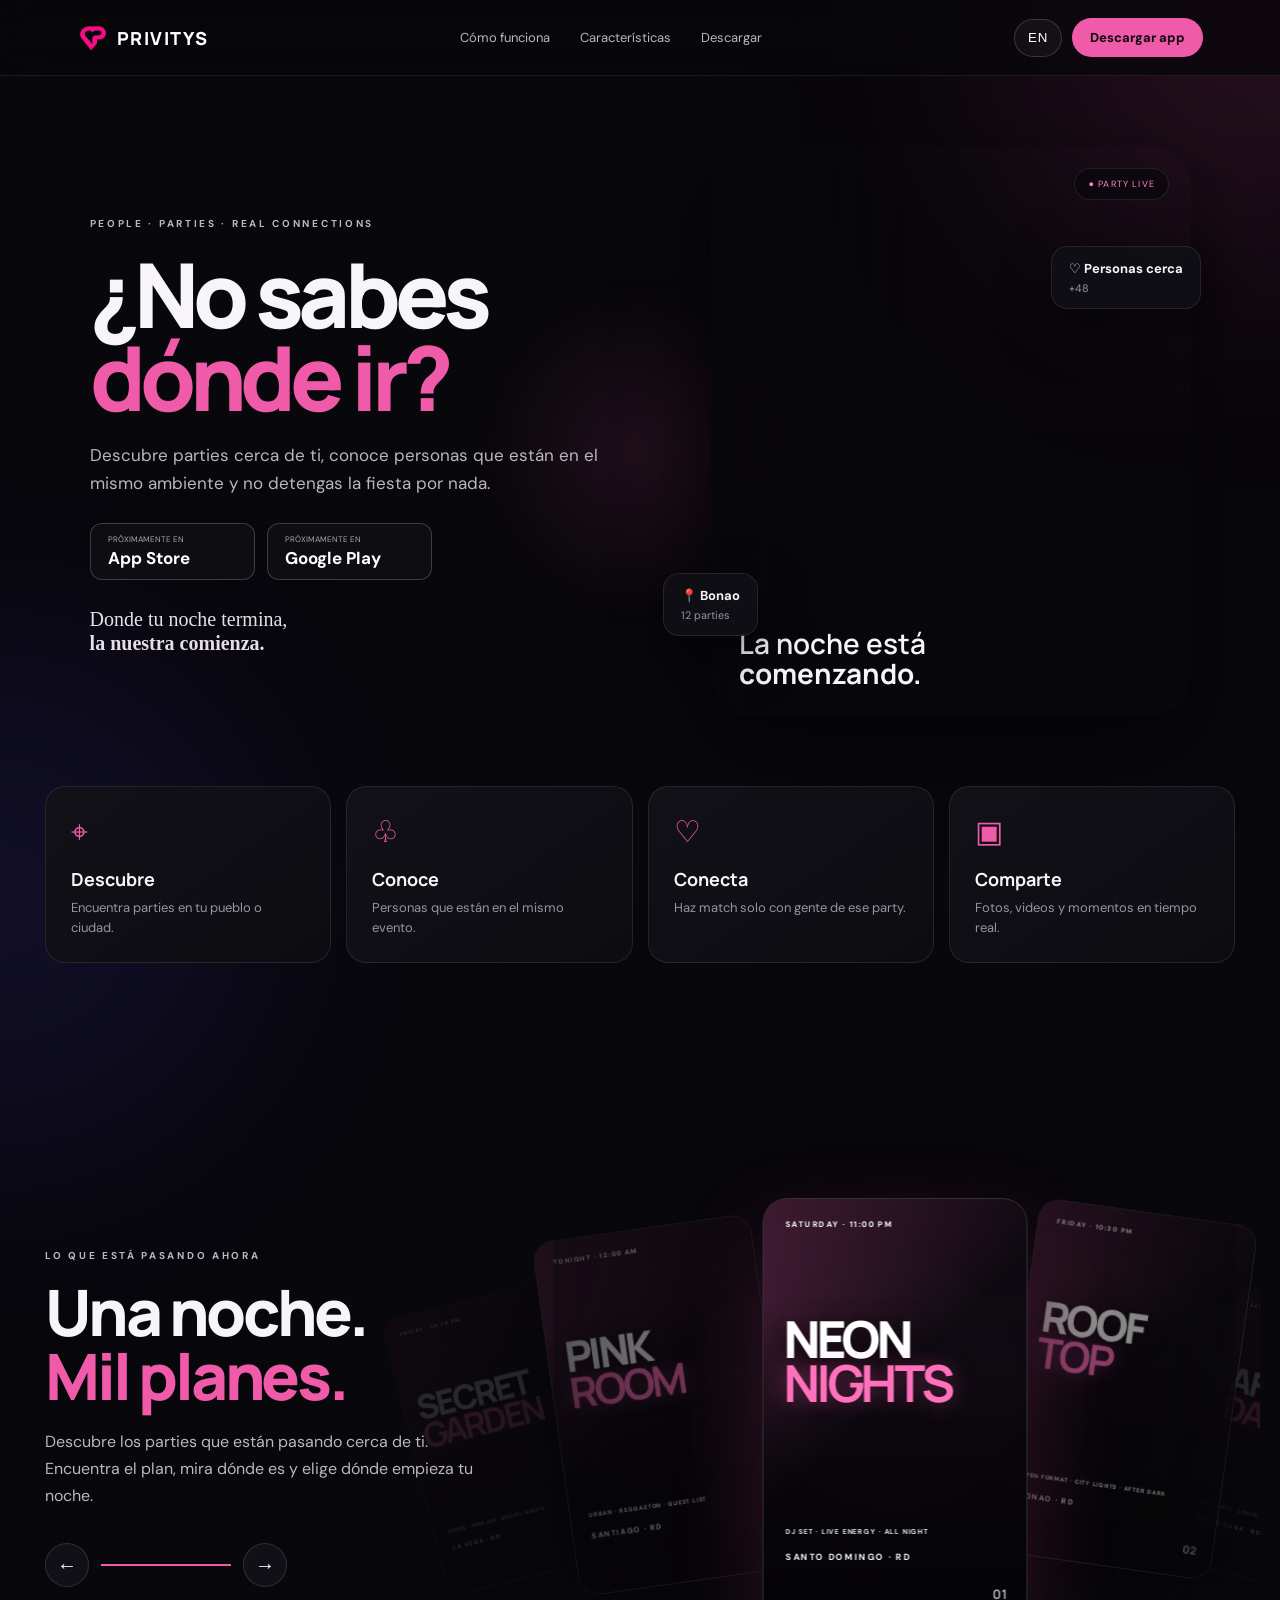
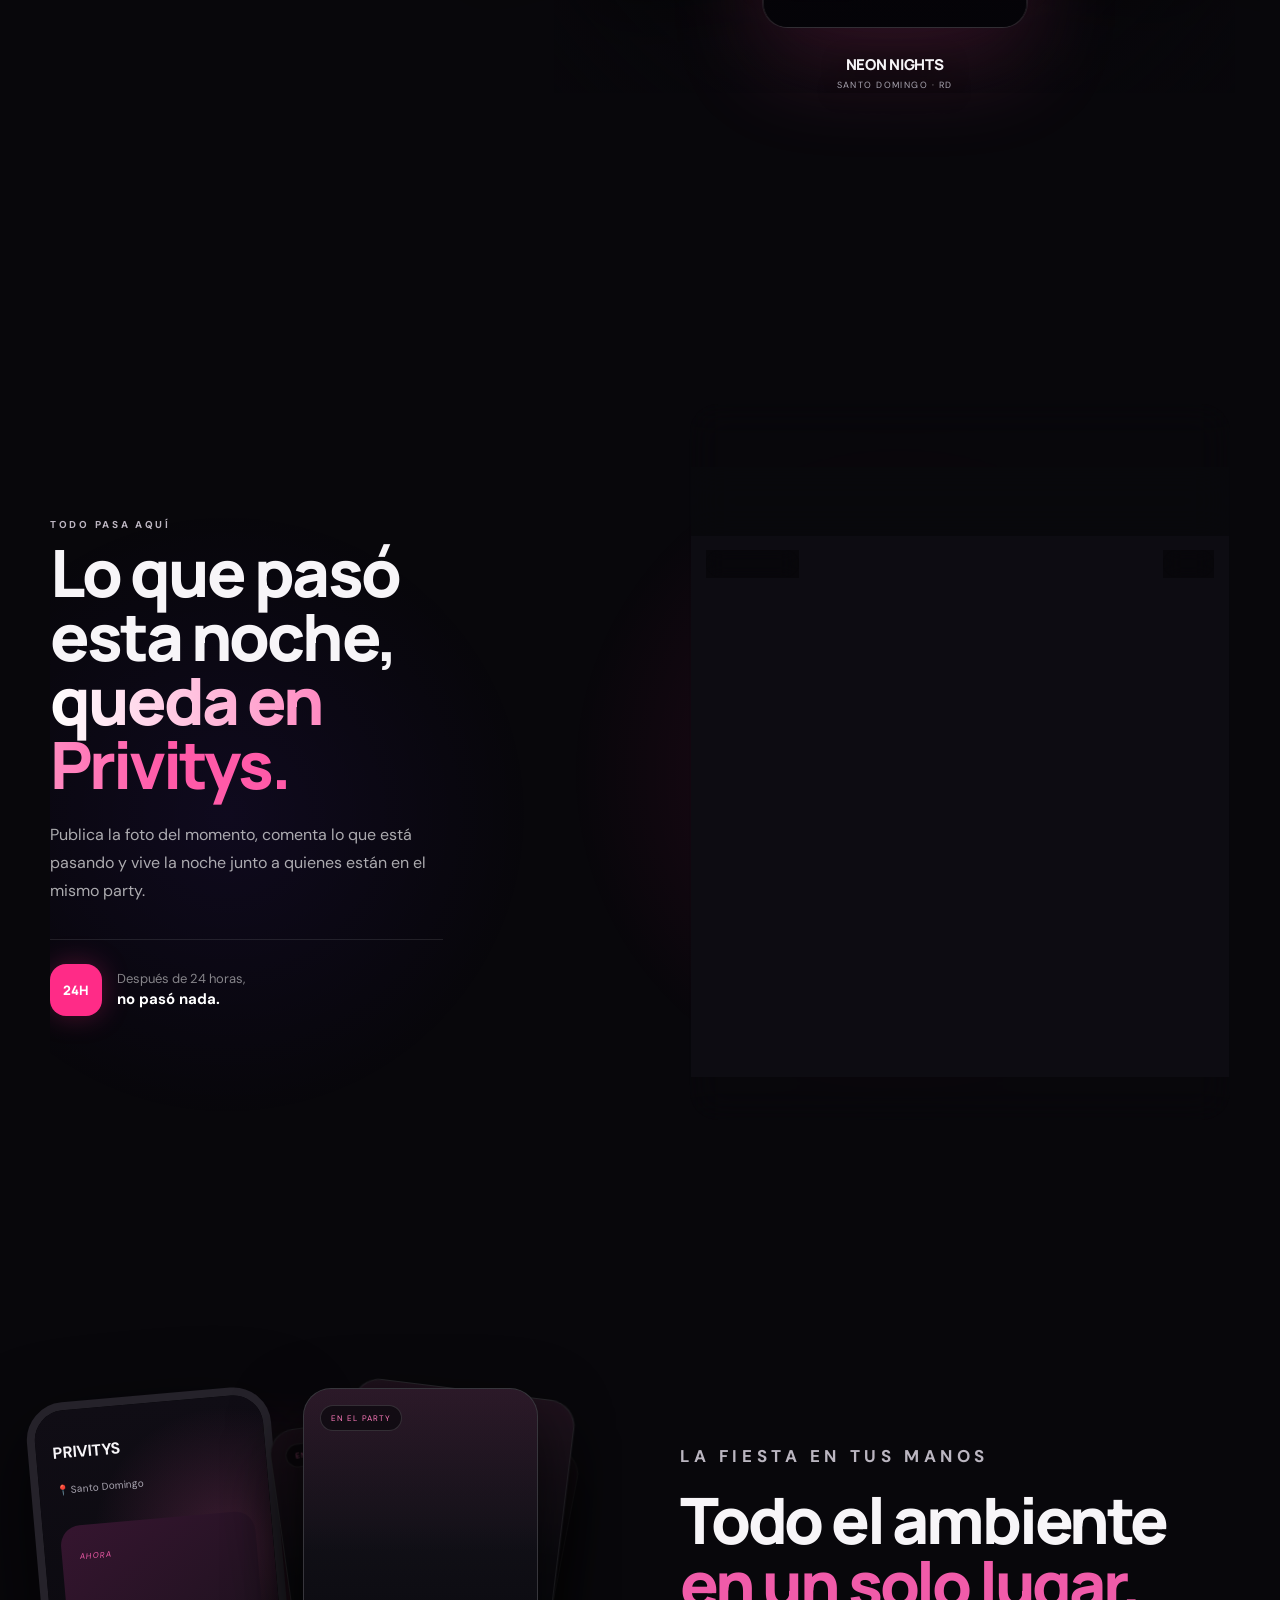
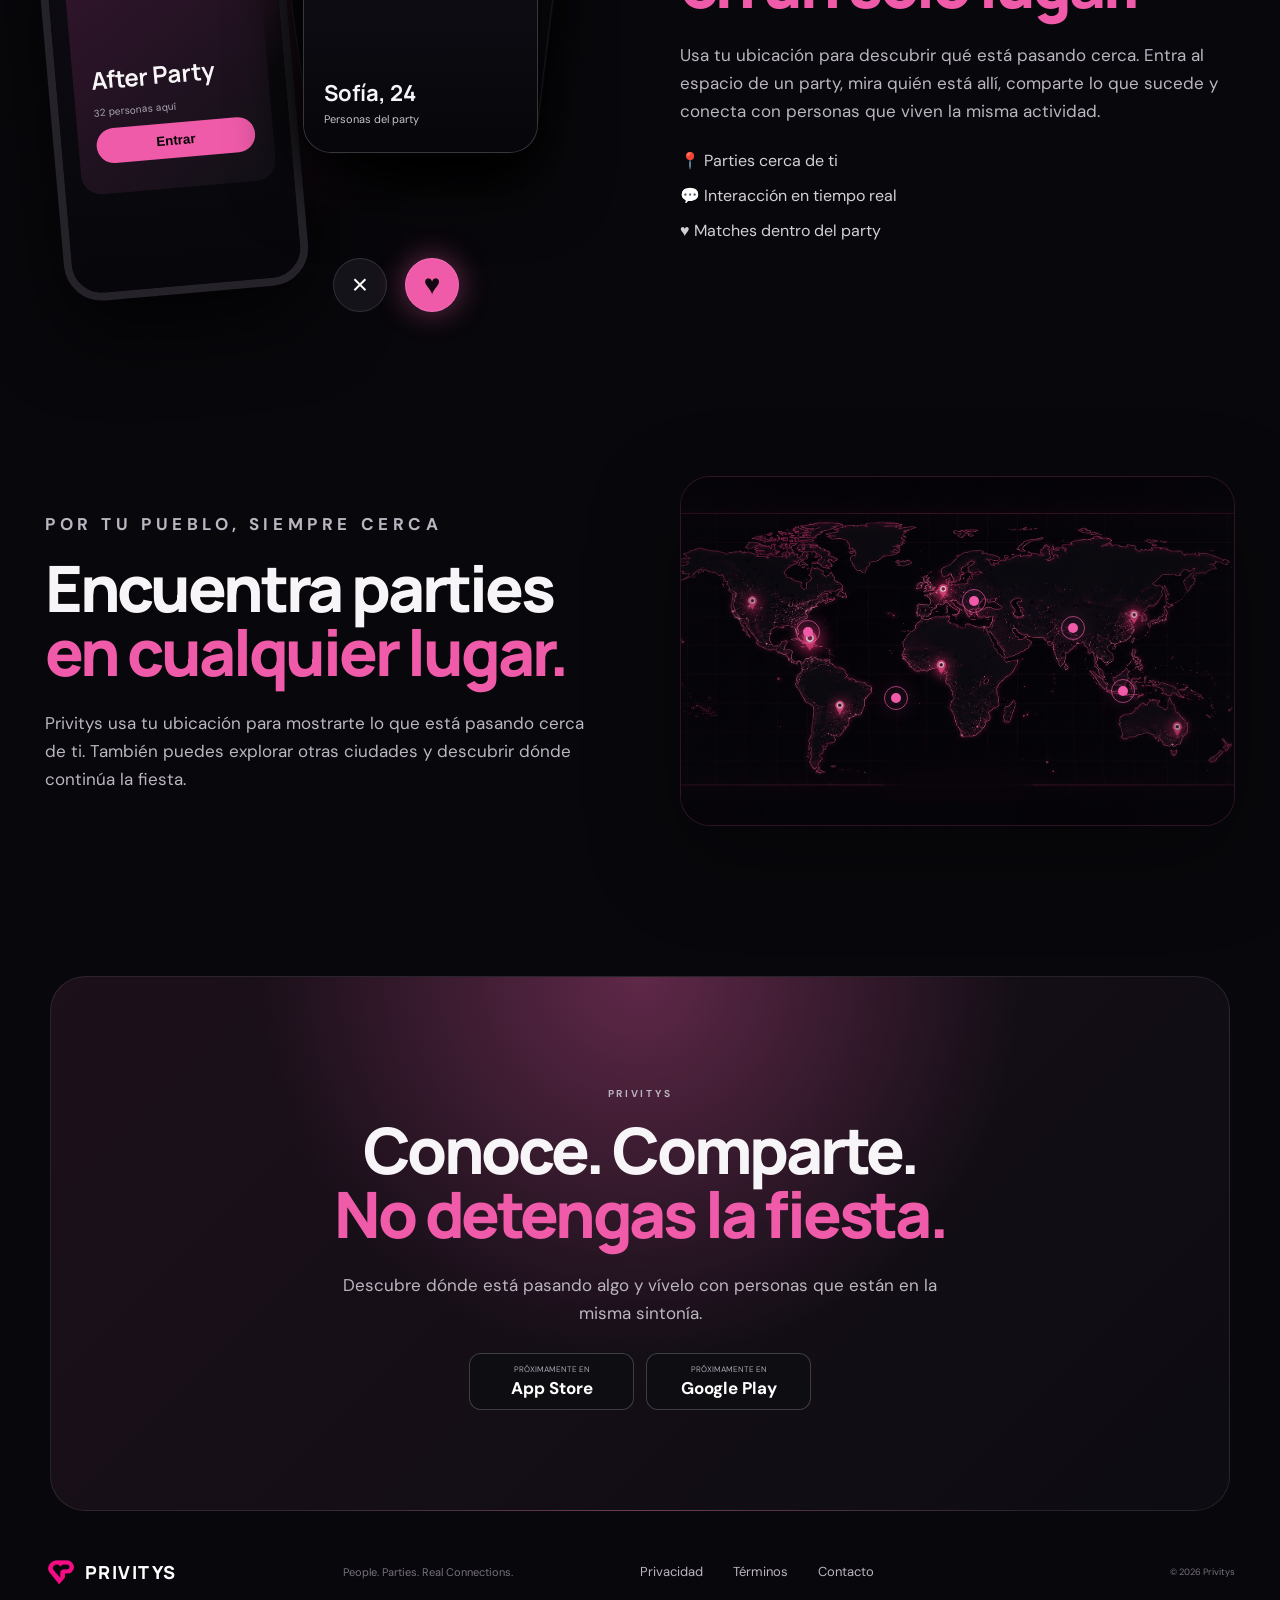
==== commit a513a217: "Add files via upload" ====
--- a/index.html
+++ b/index.html
@@ -13,7 +13,7 @@
 <header class="site-header reveal">
   <a class="brand" href="#"><img class="brand-mark" src="./privitys-logo.png" alt="PRIVITYS">PRIVITYS</a>
   <nav><a href="./como-funciona.html">Cómo funciona</a><a href="#features">Características</a><a href="#descargar">Descargar</a></nav>
-  <a class="cta small" href="#descargar">Descargar app</a>
+  <div class="header-actions"><button class="lang-switch" type="button" data-lang-toggle aria-label="Cambiar idioma">EN</button><a class="cta small" href="#descargar">Descargar app</a></div>
 </header>
 <main>
 <section class="hero reveal-section">
--- a/styles.css
+++ b/styles.css
@@ -171,3 +171,7 @@
 .how-privacy{max-width:1100px;margin:0 auto 120px;padding:0 7vw}.privacy-panel{padding:55px;position:relative;overflow:hidden;border-radius:34px;border:1px solid rgba(255,79,163,.22);background:radial-gradient(circle at 80% 10%,rgba(255,79,163,.12),transparent 35%),linear-gradient(145deg,#171019,#0b090d)}.privacy-panel h2{font:800 clamp(40px,5vw,70px)/.95 Manrope,sans-serif;letter-spacing:-.055em;margin:12px 0 20px;max-width:800px}.privacy-panel h2 span{color:#ff4fa3}.privacy-panel p{max-width:760px;color:#b8b2bd;font-size:18px;line-height:1.75}.privacy-points{display:grid;grid-template-columns:repeat(3,1fr);gap:12px;margin-top:34px}.privacy-point{padding:18px;border-radius:18px;background:rgba(255,255,255,.045);color:#d9d4dc;line-height:1.5}.privacy-point b{display:block;color:#fff;margin-bottom:5px}
 .how-mantra{text-align:center;padding:40px 7vw 120px}.how-mantra .eyebrow{margin-bottom:18px}.how-mantra h2{font:800 clamp(45px,7vw,92px)/.94 Manrope,sans-serif;letter-spacing:-.065em;margin:0}.how-mantra h2 span{color:#ff4fa3}.how-mantra p{color:#aaa4b1;font-size:18px;margin-top:22px}
 @media(max-width:850px){.how-hero{grid-template-columns:1fr;padding-top:90px}.how-orbit{min-height:390px}.how-grid{grid-template-columns:1fr}.privacy-points{grid-template-columns:1fr}.privacy-panel{padding:34px 25px}.how-steps,.how-privacy{padding-left:5vw;padding-right:5vw}.how-hero{padding-left:5vw;padding-right:5vw}.how-mantra{padding-left:5vw;padding-right:5vw}}
+
+
+/* Language switcher */
+.header-actions{display:flex;align-items:center;gap:10px}.lang-switch{appearance:none;border:1px solid rgba(255,255,255,.16);background:rgba(255,255,255,.04);color:#fff;border-radius:999px;height:38px;min-width:48px;padding:0 13px;font:700 12px/1 inherit;letter-spacing:.06em;cursor:pointer;transition:.2s ease}.lang-switch:hover{border-color:rgba(255,54,171,.7);background:rgba(255,54,171,.1);transform:translateY(-1px)}.lang-switch:focus-visible{outline:2px solid #ff36ab;outline-offset:3px}@media(max-width:760px){.header-actions{gap:7px}.lang-switch{height:34px;min-width:44px;padding:0 10px}.site-header nav{gap:12px}}
